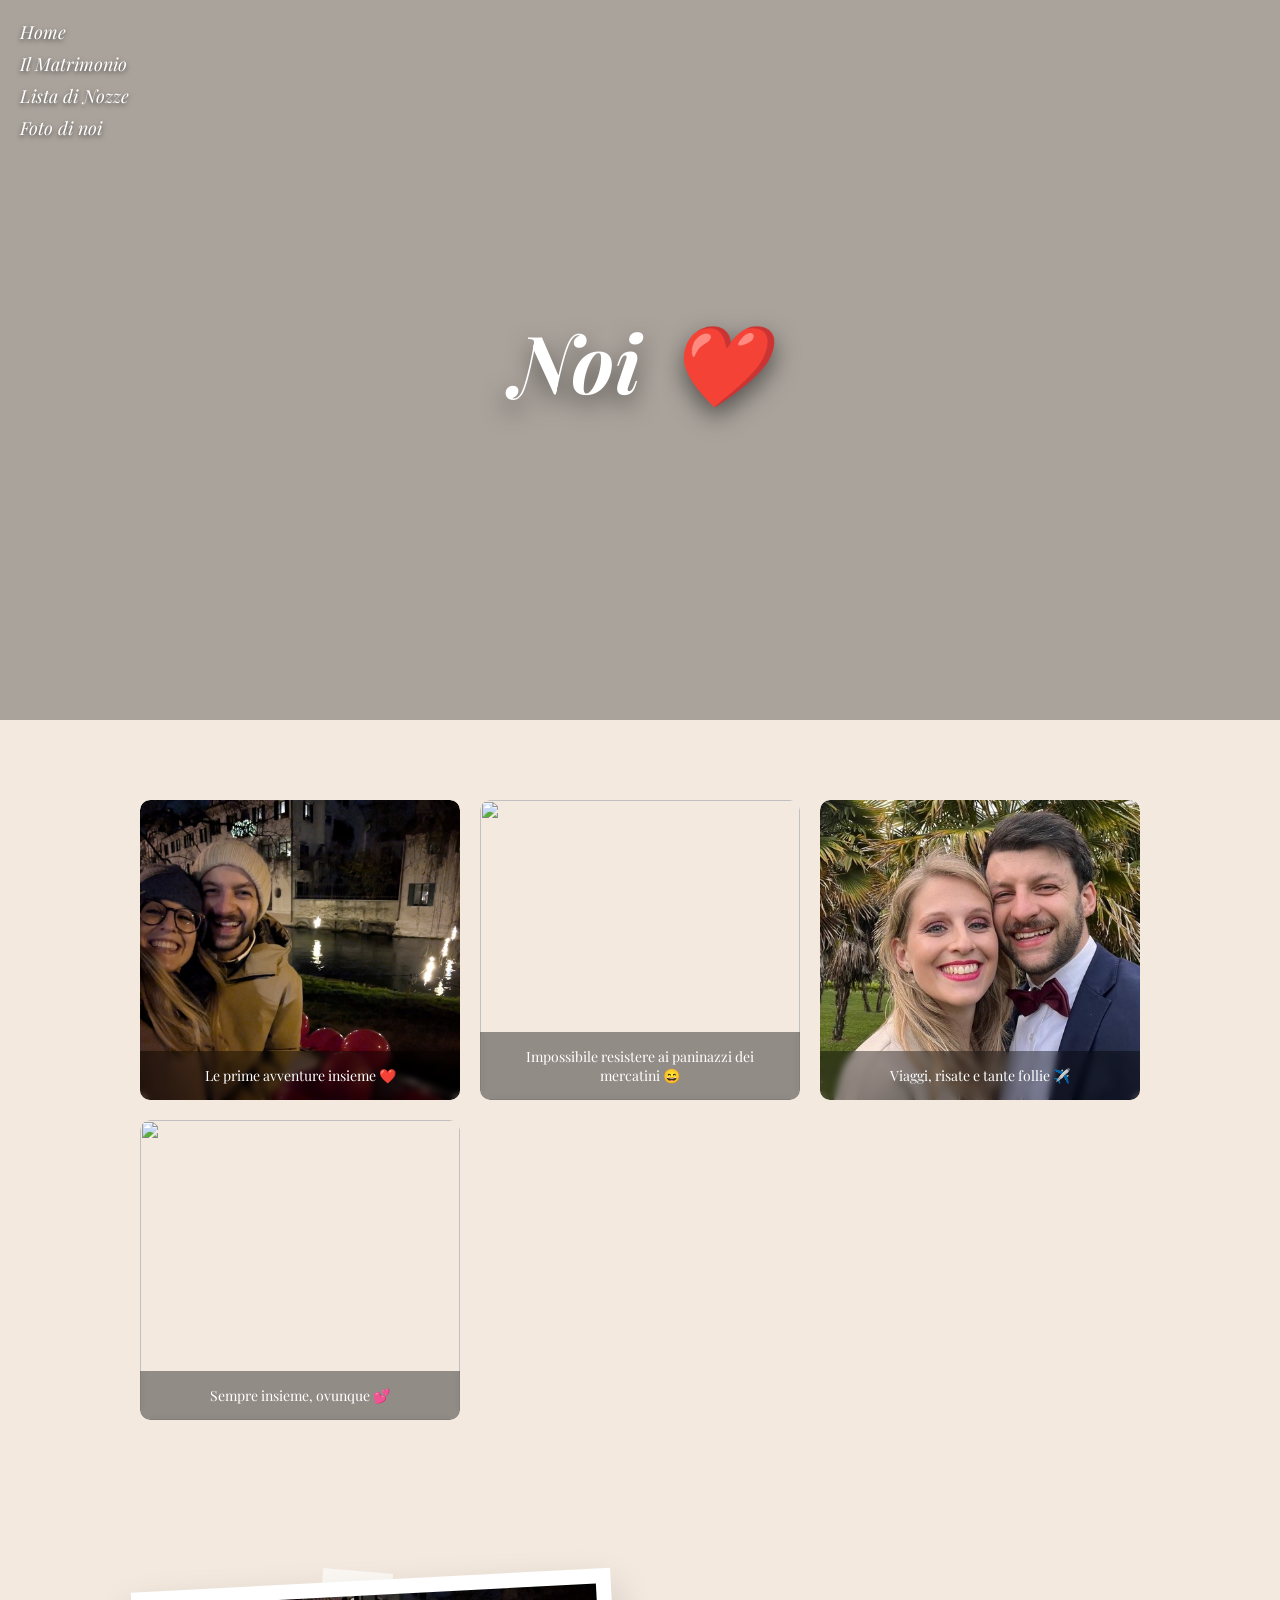
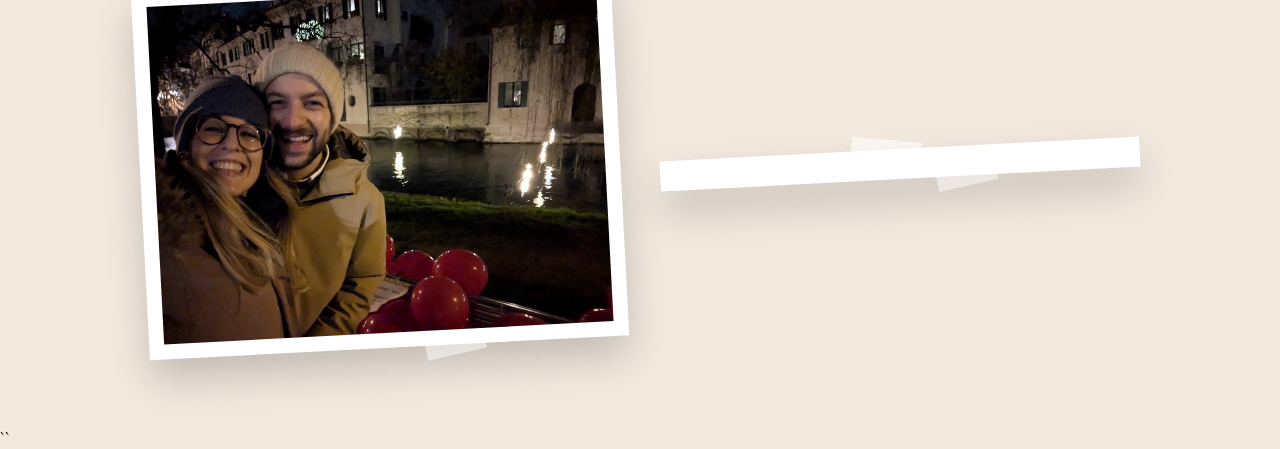
==== foto.html @ 4dd93241 "Add files via upload" ====
<!DOCTYPE html>
<html lang="it">
<head>
<meta charset="UTF-8">
<title>Foto di noi</title>
<meta name="viewport" content="width=device-width, initial-scale=1.0">
<link rel="stylesheet" href="style.css">
<link href="https://fonts.googleapis.com/css2?family=Playfair+Display:ital@0;1&display=swap" rel="stylesheet">
</head>

<body class="beige">

<!-- MENU -->
<nav class="menu">
  <a href="index.html">Home</a>
  <a href="matrimonio.html">Il Matrimonio</a>
  <a href="#">Lista di Nozze</a>
  <a href="foto.html">Foto di noi</a>
</nav>

<!-- VIDEO HERO -->
<section class="video-hero">
  <video autoplay muted loop playsinline>
    <source src="video.mp4" type="video/mp4">
  </video>

  <div class="video-overlay">
   <h1 class="title title-anim">
   Noi <span class="heart">❤️</span>
  </h1>
  </div>
</section>


<section class="section">

  <div class="gallery">

    <div class="photo-card">
      <img src="foto1.jpg" alt="">
      <div class="caption">Le prime avventure insieme ❤️</div>
    </div>

    <div class="photo-card">
      <img src="foto2.jpg" alt="">
      <div class="caption">
        Impossibile resistere ai paninazzi dei mercatini 😄
      </div>
    </div>

    <div class="photo-card">
      <img src="foto3.jpg" alt="">
      <div class="caption">Viaggi, risate e tante follie ✈️</div>
    </div>

    <div class="photo-card">
      <img src="foto4.jpg" alt="">
      <div class="caption">Sempre insieme, ovunque 💕</div>
    </div>

  </div>

</section>

<!-- FOTO -->
<section class="section">

  <div class="grid">

    <div class="photo polaroid">
      <img src="foto1.jpg" alt="">
    </div>

    <div class="photo polaroid">
      <img src="foto2.jpg" alt="">
    </div>

  </div>

</section>

</body>
</html>
``
---- style.css ----
/* FONT */
body {
  margin: 0;
  font-family: 'Playfair Display', serif;
}

/* MENU */
/* MENU */
.menu {
  position: absolute;
  top: 20px;
  left: 20px;
  z-index: 10;

  display: flex;
  flex-direction: column;   /* verticale ✅ */
  gap: 8px;
}

.menu a {
  color: white;              /* bianco ✅ */
  text-decoration: none;
  font-style: italic;
  font-family: 'Playfair Display', serif; /* font elegante ✅ */
  font-size: 18px;

  text-shadow: 0 2px 5px rgba(0,0,0,0.6);

  transition: opacity 0.3s;
}

.menu a:hover {
  opacity: 0.7;
}

/* ANIMAZIONE */
@keyframes menuFade {
  from {
    opacity: 1;
    transform: translateY(-10px);
  }
  to {
    opacity: 1;
    transform: translateY(0);
  }
}

/* RITARDI */
.menu a:nth-child(1) { animation-delay: 0.3s; }
.menu a:nth-child(2) { animation-delay: 0.6s; }
.menu a:nth-child(3) { animation-delay: 0.9s; }
.menu a:nth-child(4) { animation-delay: 1.2s; }
``
/* ANIMAZIONE */
@keyframes menuFade {
  0% {
    opacity: 1;
    transform: translateY(-10px);
  }
  100% {
    opacity: 1;
    transform: translateY(0);
  }
}

/* ANIMAZIONE MENU */
@keyframes menuFade {
  to {
    opacity: 1;
    transform: translateY(0);
  }
}

/* RITARDI MENU */
.menu a:nth-child(1) { animation-delay: 0.3s; }
.menu a:nth-child(2) { animation-delay: 0.6s; }
.menu a:nth-child(3) { animation-delay: 0.9s; }
.menu a:nth-child(4) { animation-delay: 1.2s; }

/* HERO */
.hero {
  height: 100vh;
  background: url("sfondo.jpg") center/cover no-repeat;
  display: flex;
  justify-content: center;
  align-items: center;
}

.hero-small {
  position: relative;
  height: 60vh;
  background: url("anello.jpg") center/cover no-repeat;
  display: flex;
  justify-content: center;
  align-items: center;
}

.hero-small::after {
  content: "";
  position: absolute;
  inset: 0;
  background: rgba(0,0,0,0.25);
}

/* TITOLI */
.title {
  position: relative;
  z-index: 1;
  color: white;
  font-size: 80px;
  font-style: italic;
  letter-spacing: 1px;
  text-shadow: 0 10px 25px rgba(0,0,0,0.5);
}

/* ANIMAZIONE TITOLI */
.title-anim {
  opacity: 1;
  transform: translateY(40px);
  animation: titleFade 1.5s ease forwards;
}

@keyframes titleFade {
  to {
    opacity: 1;
    transform: translateY(0);
  }
}

/* NOMI HOME */
.name {
  font-size: 80px;
  color: white;
  font-style: italic;
  margin: 0;
}

.and {
  font-size: 30px;
  color: white;
}

/* BACKGROUND */
.beige {
  background: #f3e9df;
}

/* SEZIONI */
.section {
  padding: 80px 20px;
}

.section.light {
  background: #ebe3da;
}

/* GRID */
.grid {
  display: flex;
  gap: 40px;
  align-items: center;
  max-width: 1000px;
  margin: auto;
}

.grid.reverse {
  flex-direction: row-reverse;
}

/* TESTO */
.text {
  flex: 1;
  text-align: center;
}

.text.left {
  text-align: left;
}

.text h2 {
  font-style: italic;
  font-size: 34px;
  color: #6b5b4d;
  margin-bottom: 20px;
}

.text p {
  max-width: 350px;
  margin: auto;
  line-height: 1.8;
  color: #6b5b4d;
}

/* FOTO */
.photo {
  flex: 1;
}

.polaroid {
  background: white;
  padding: 15px;
  transform: rotate(-3deg);
  box-shadow: 0 20px 40px rgba(0,0,0,0.2);
  position: relative;
}

.polaroid img {
  width: 100%;
  display: block;
}

/* SCOTCH */
.polaroid::before {
  content: "";
  width: 70px;
  height: 20px;
  background: rgba(255,255,255,0.6);
  position: absolute;
  top: -10px;
  left: 40%;
  transform: rotate(8deg);
}

.polaroid::after {
  content: "";
  width: 60px;
  height: 18px;
  background: rgba(255,255,255,0.5);
  position: absolute;
  bottom: -10px;
  right: 30%;
  transform: rotate(-10deg);
}

/* MAPPA */
.map {
  width: 100%;
  height: 250px;
  border: 0;
  border-radius: 8px;
  margin-top: 20px;
}

/* LINK HOME */
.center-home {
  text-align: center;
  margin-top: 50px;
}

.center-home a {
  font-style: italic;
  color: #6b5b4d;
  text-decoration: underline;
}

/* FORM RSVP */
form {
  max-width: 400px;
  margin: 30px auto;
}

form input,
form textarea {
  width: 100%;
  padding: 12px;
  margin: 10px 0;
  border: 1px solid #ddd;
  border-radius: 5px;
  font-family: inherit;
}

form button {
  background: #8b6f5c;
  color: white;
  border: none;
  padding: 12px 20px;
  border-radius: 5px;
  cursor: pointer;
  font-style: italic;
}

form button:hover {
  background: #6b5b4d;
}

/* ANIMAZIONI GENERICHE */
.fade-in {
  opacity: 1;
  transform: translateY(20px);
  animation: fadeUp 1s ease forwards;
}

@keyframes fadeUp {
  to {
    opacity: 1;
    transform: translateY(0);
  }
}

/* MOBILE */
@media (max-width: 768px) {
  .grid {
    flex-direction: column;
  }

  .name {
    font-size: 40px;
  }

  .title {
    font-size: 40px;
  }
}
/* ANIMAZIONE MENU (SAFE) */
.menu a {
  animation: menuAppear 0.8s ease both;
}

/* RITARDI */
.menu a:nth-child(1) { animation-delay: 0.2s; }
.menu a:nth-child(2) { animation-delay: 0.4s; }
.menu a:nth-child(3) { animation-delay: 0.6s; }
.menu a:nth-child(4) { animation-delay: 0.8s; }

/* KEYFRAMES */
@keyframes menuAppear {
  from {
    transform: translateY(-10px);
    opacity: 0.4;   /* ⚠️ NON 0 → così NON spariscono */
  }
  to {
    transform: translateY(0);
    opacity: 1;
  }
}
@media (max-width: 768px) {

  .grid {
    flex-direction: column !important;
    text-align: center;
  }

  .photo,
  .text {
    width: 100%;
  }

}
/* VIDEO HERO */
.video-hero {
  position: relative;
  height: 70vh;
  overflow: hidden;
}

.video-hero video {
  width: 100%;
  height: 100%;
  object-fit: cover;
}

/* OVERLAY (scritta sopra) */
.video-overlay {
  position: absolute;
  inset: 0;
  background: rgba(0,0,0,0.3);

  display: flex;
  align-items: center;
  justify-content: center;
}

/* MOBILE */
@media (max-width: 768px) {
  .video-hero {
    height: 50vh;
  }
}
/* VIDEO HERO */
.video-hero {
  position: relative;
  height: 80vh;          /* più grande */
  overflow: hidden;
}

/* VIDEO */
.video-hero video {
  width: 100%;
  height: 100%;
  object-fit: cover;     /* IMPORTANTISSIMO */
}

/* OVERLAY */
.video-overlay {
  position: absolute;
  inset: 0;
  background: rgba(0,0,0,0.3);

  display: flex;
  align-items: center;
  justify-content: center;
}

/* MOBILE */
@media (max-width: 768px) {
  .video-hero {
    height: 50vh;
  }
}
.heart {
  display: inline-block;
  margin-left: 5px;
  animation: pulse 1.5s infinite;
}

@keyframes pulse {
  0%   { transform: scale(1); }
  50%  { transform: scale(1.2); }
  100% { transform: scale(1); }
}
/* GALLERIA MODERNA */
.gallery {
  display: grid;
  grid-template-columns: repeat(3, 1fr);
  gap: 20px;
  max-width: 1000px;
  margin: auto;
}

/* IMMAGINI */
.gallery img {
  width: 100%;
  border-radius: 10px;
  object-fit: cover;
  height: 300px;

  transition: transform 0.3s, box-shadow 0.3s;
}

/* HOVER FIGO */
.gallery img:hover {
  transform: scale(1.03);
  box-shadow: 0 10px 25px rgba(0,0,0,0.2);
}
@media (max-width: 768px) {
  .gallery {
    grid-template-columns: 1fr 1fr;
  }

  .gallery img {
    height: 200px;
  }
}
/* GALLERIA */
.gallery {
  display: grid;
  grid-template-columns: repeat(3, 1fr);
  gap: 20px;
  max-width: 1000px;
  margin: auto;
}

/* CARD */
.photo-card {
  position: relative;
  overflow: hidden;
  border-radius: 10px;
}

/* IMMAGINE */
.photo-card img {
  width: 100%;
  height: 300px;
  object-fit: cover;
  display: block;
}

/* TESTO SOPRA FOTO */
.caption {
  position: absolute;
  bottom: 0;
  left: 0;
  right: 0;
  padding: 15px;

  background: rgba(0,0,0,0.4);
  color: white;
  font-size: 14px;
  text-align: center;

  backdrop-filter: blur(3px);
}

/* HOVER */
.photo-card:hover img {
  transform: scale(1.05);
  transition: 0.3s;
}
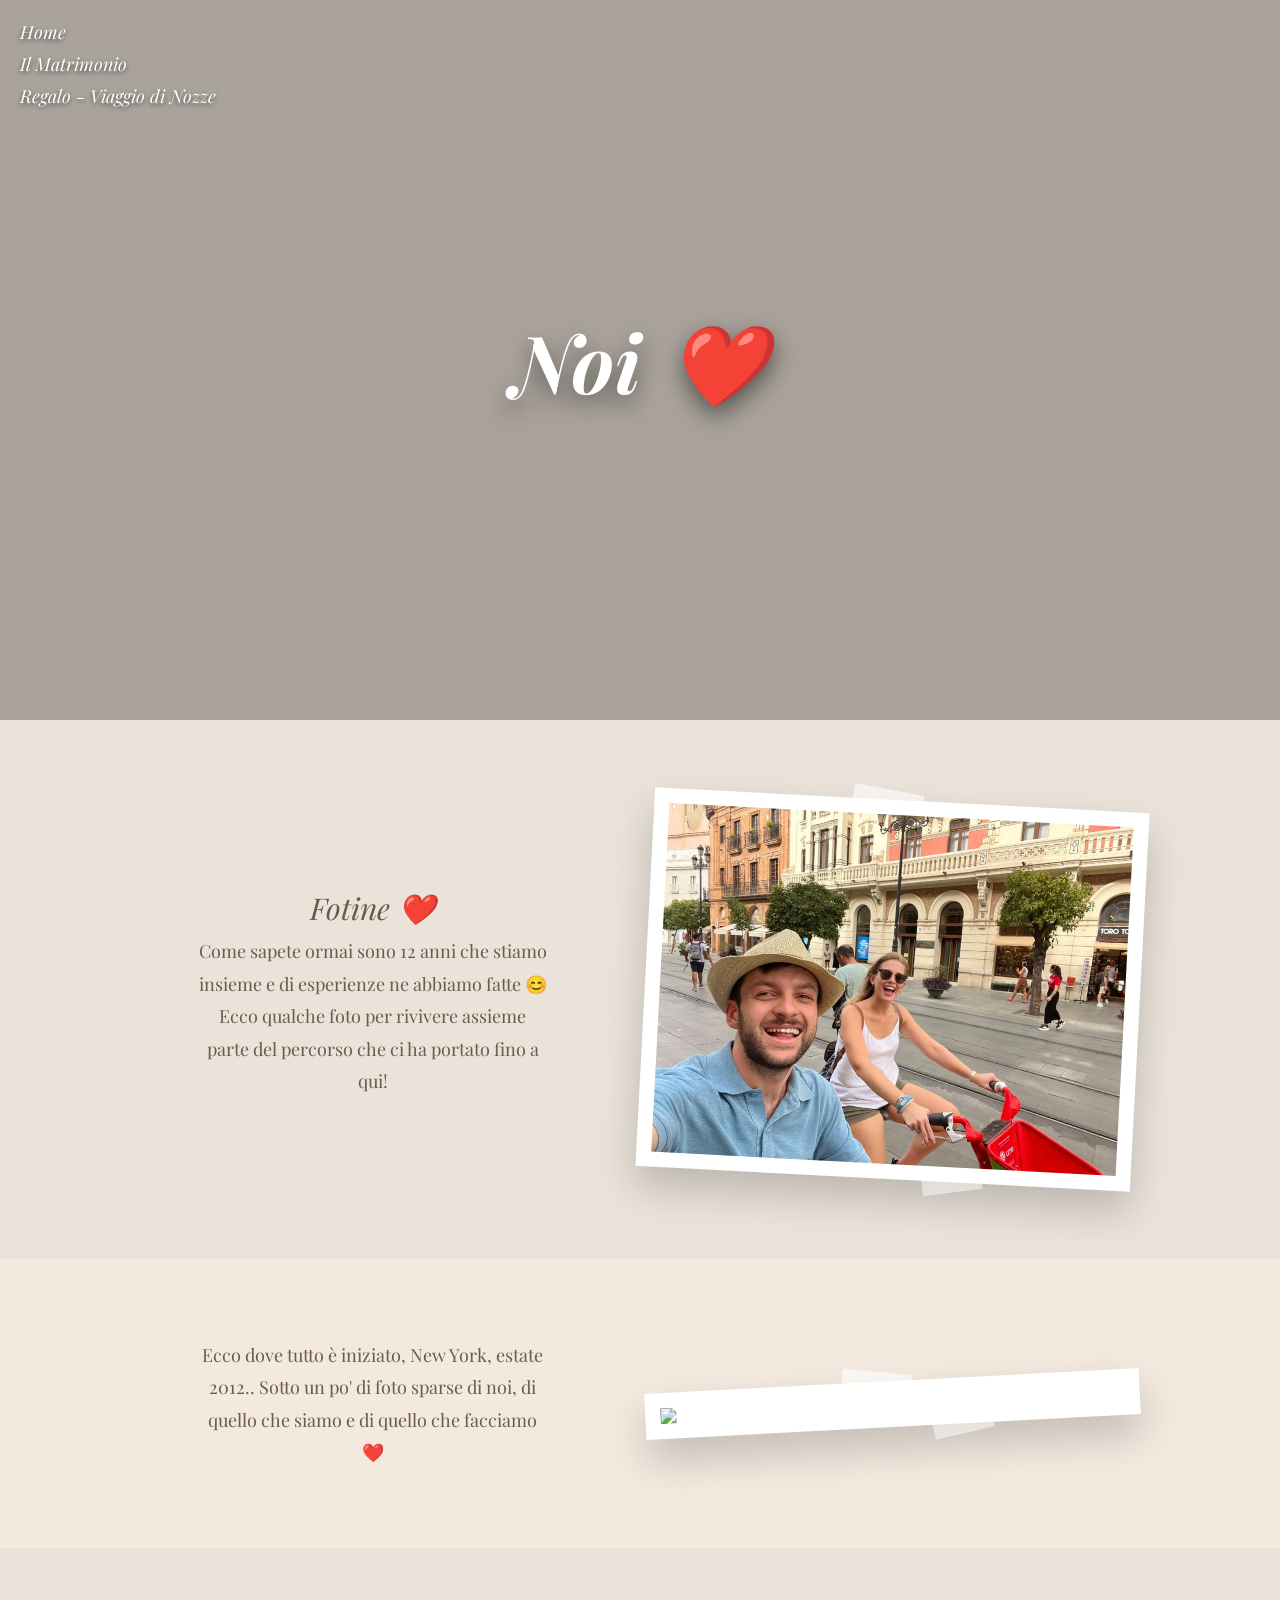
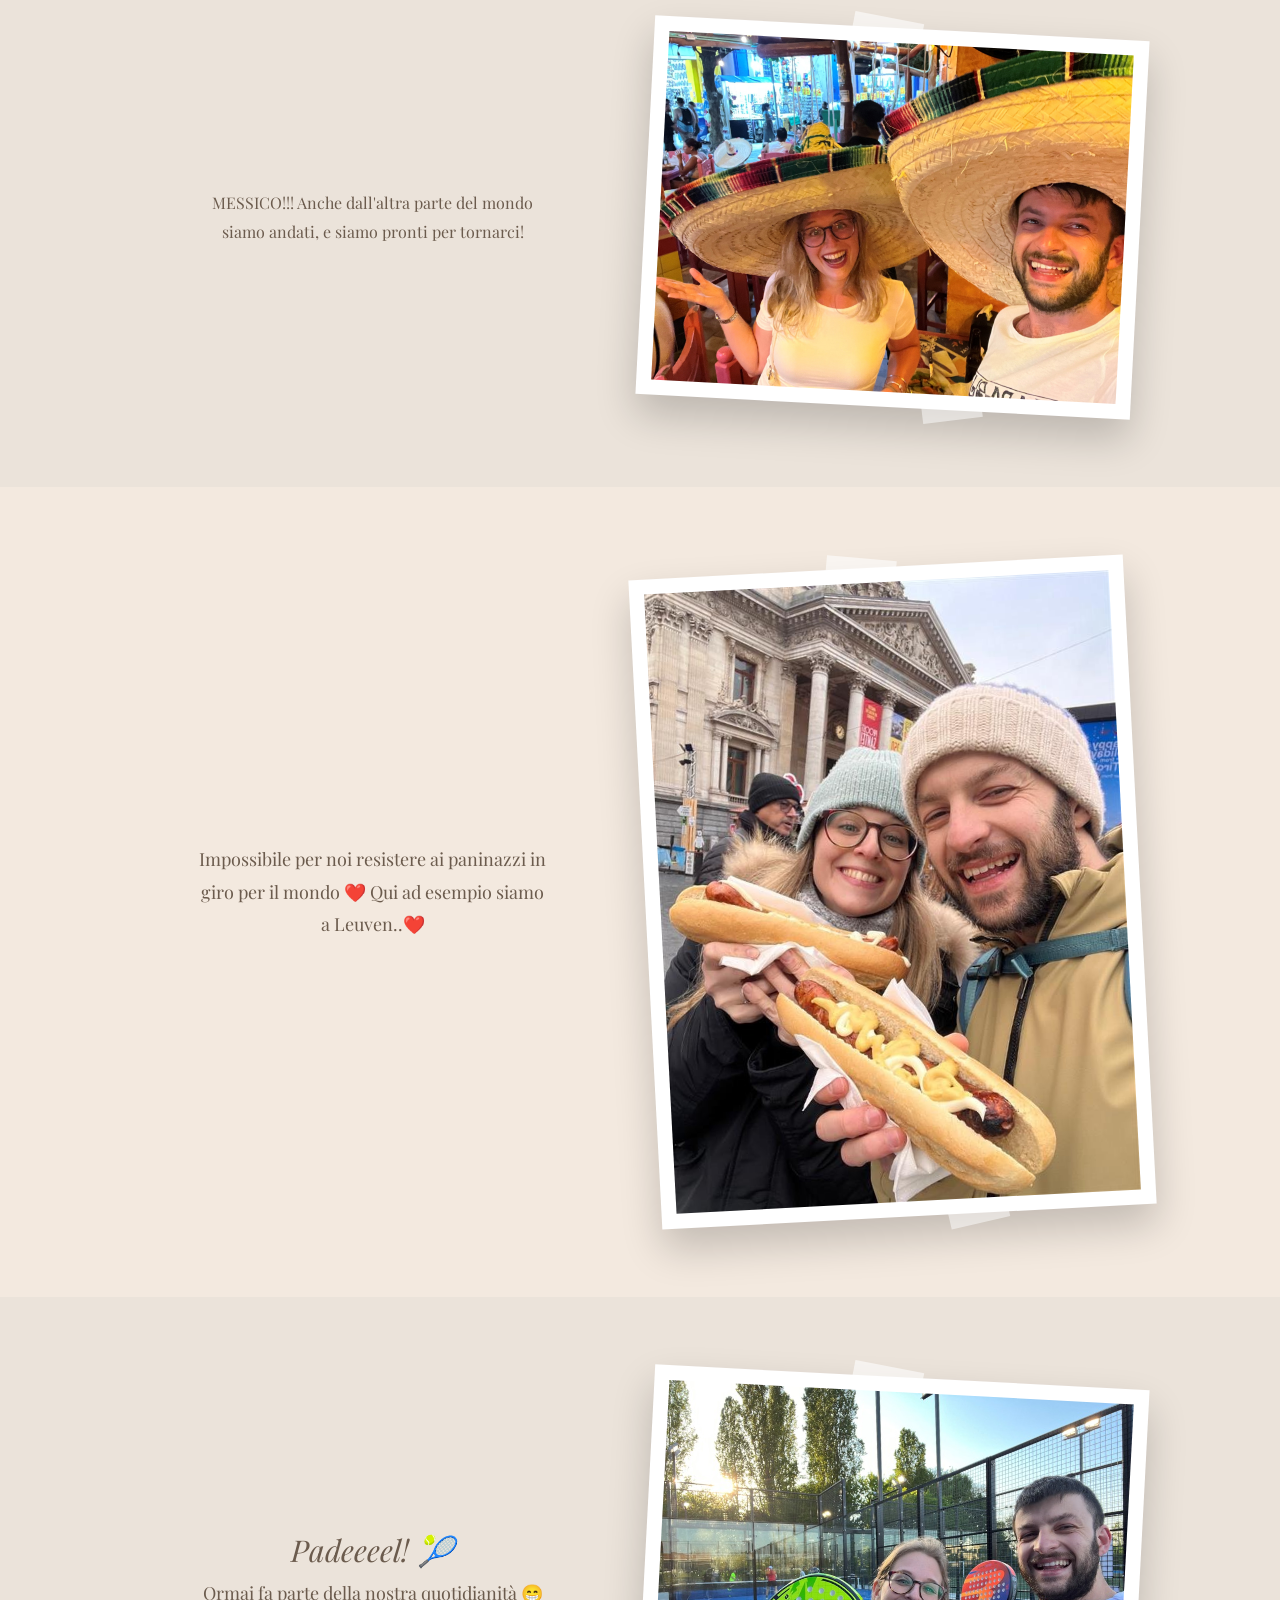
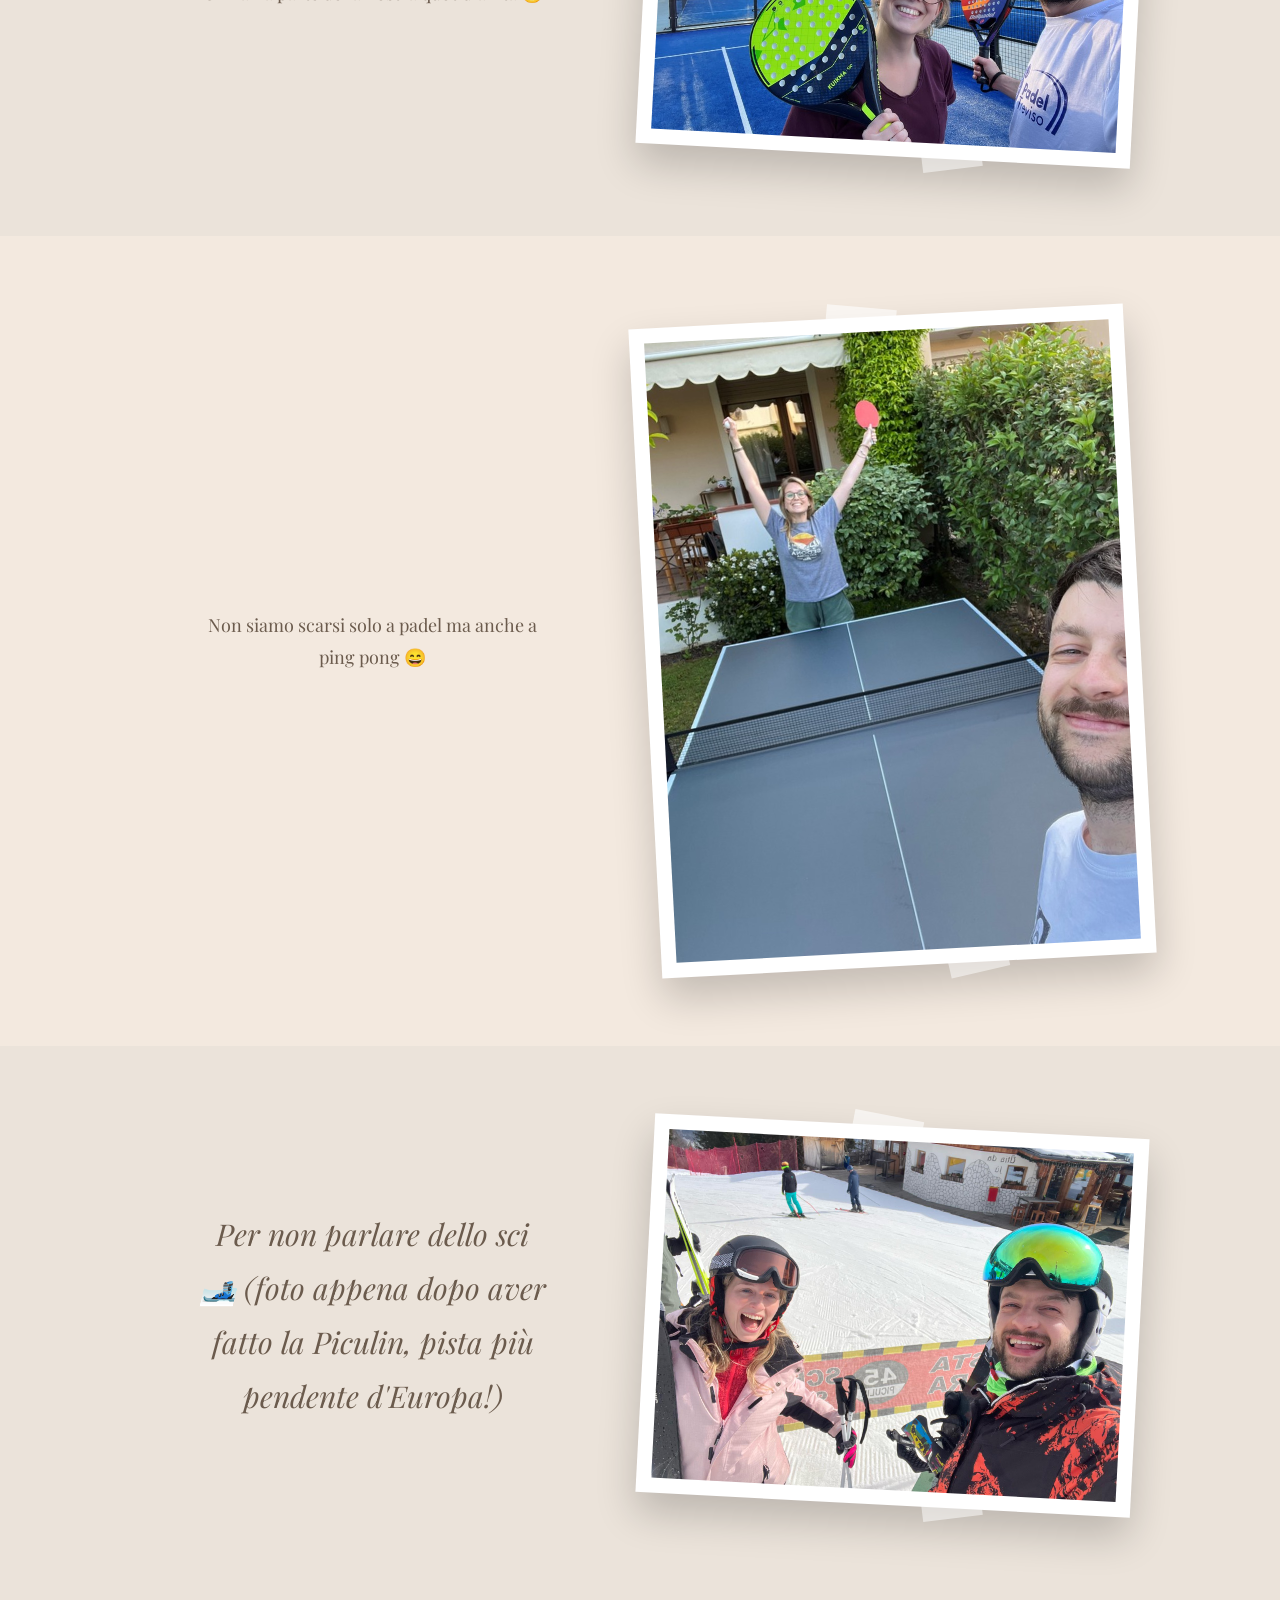
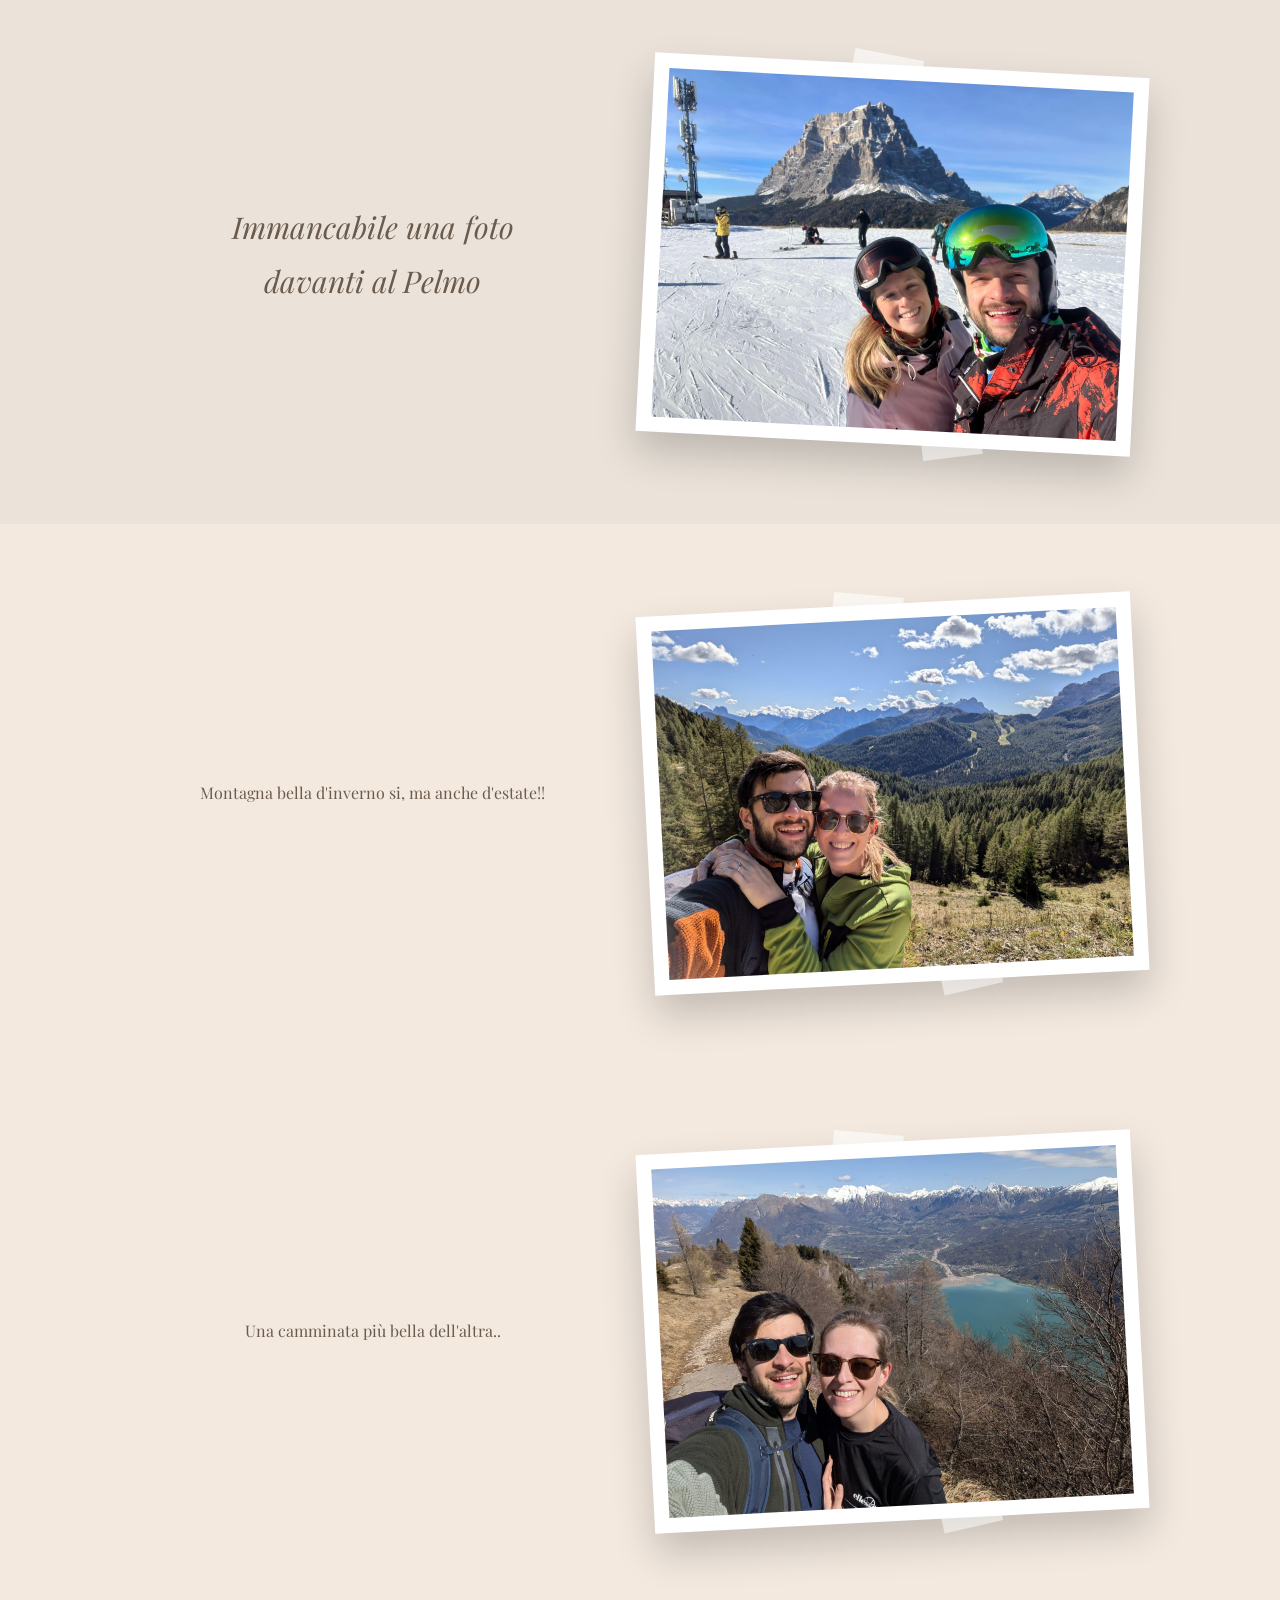
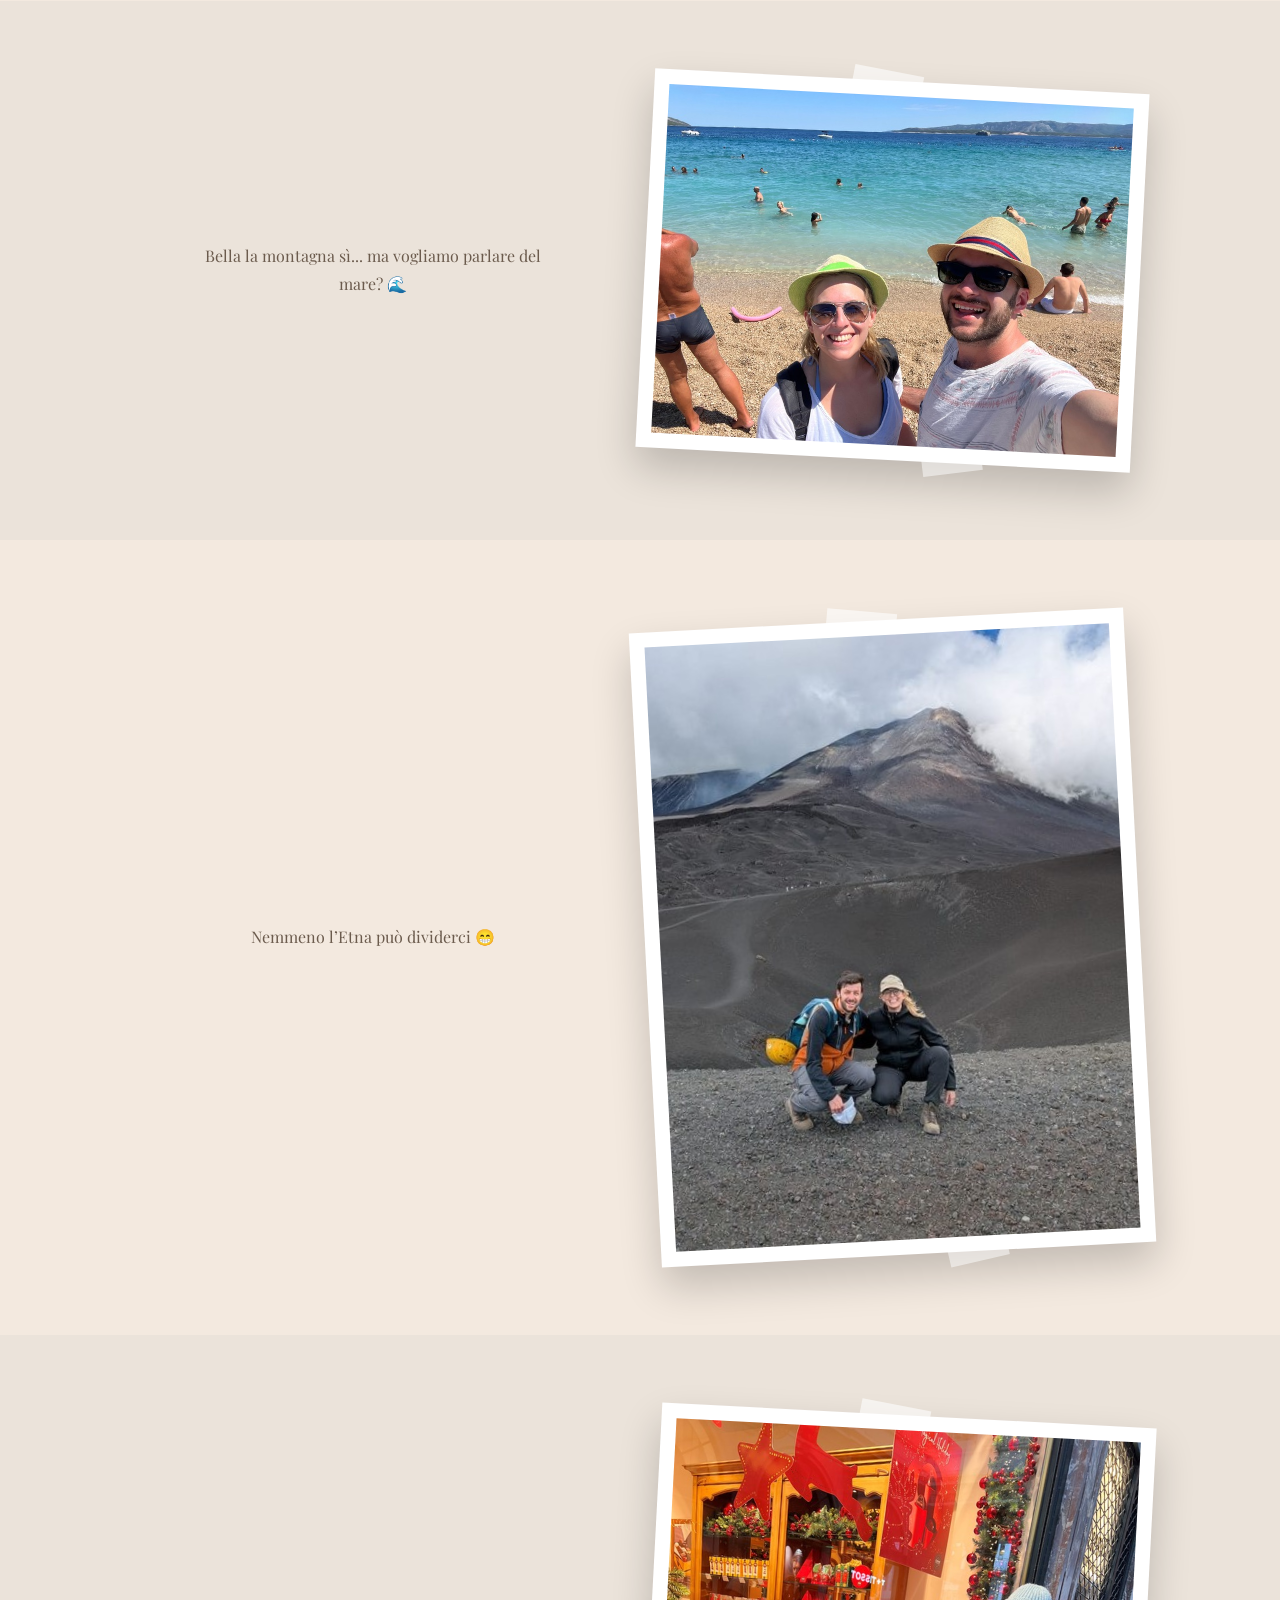
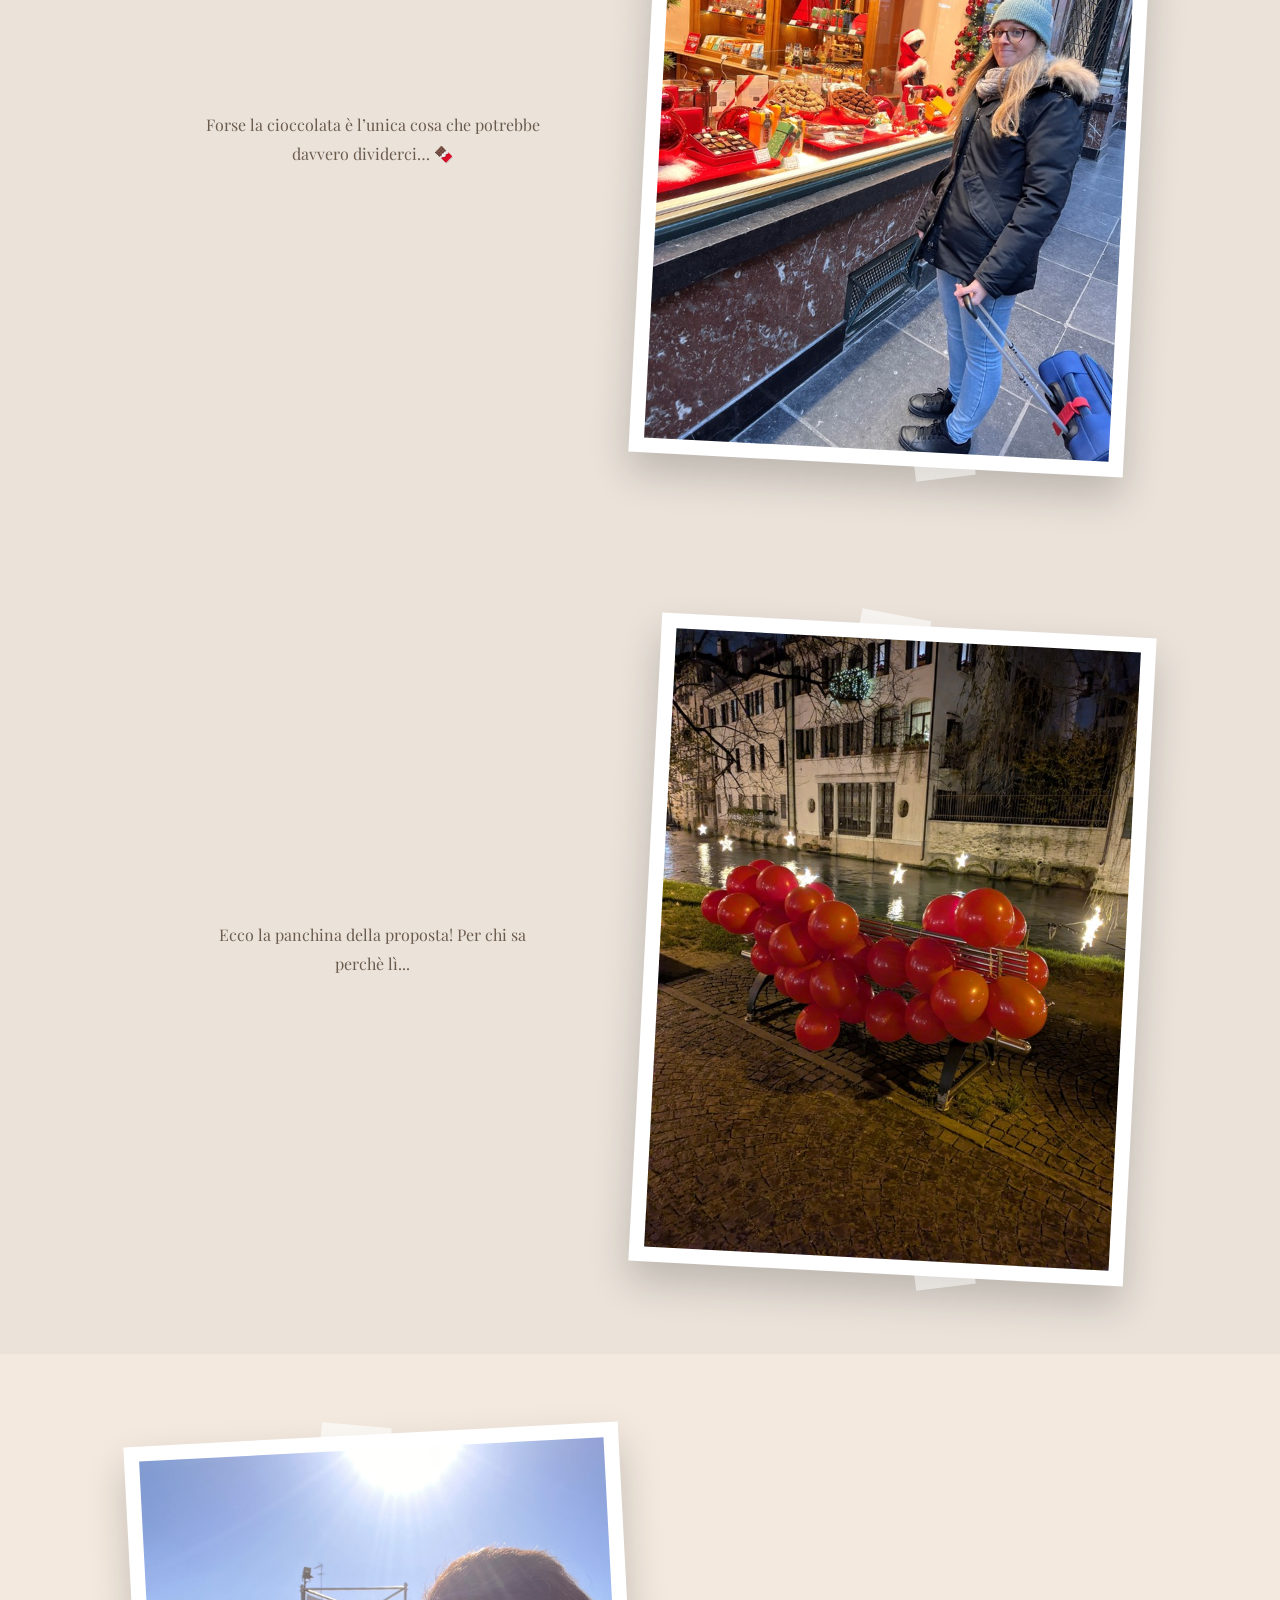
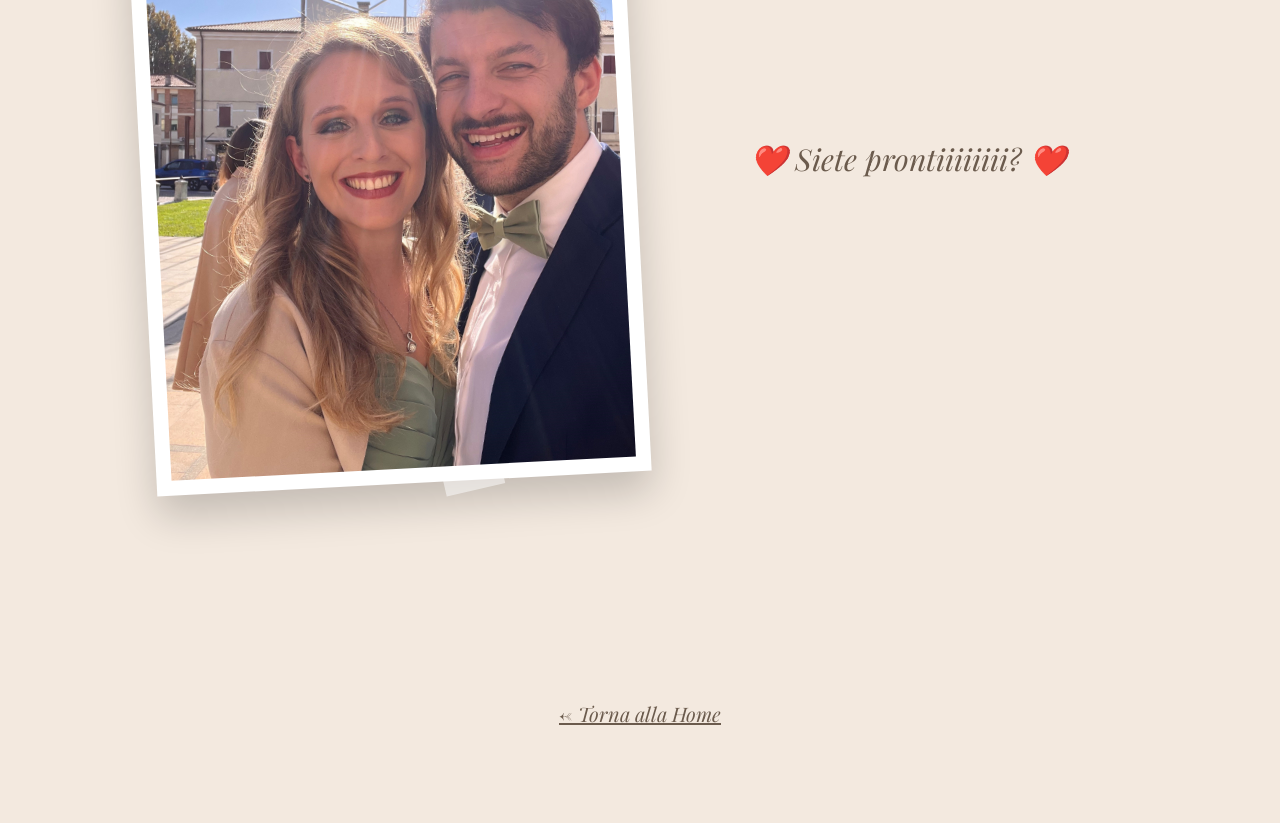
==== commit 7a213923: "Add files via upload" ====
--- a/foto.html
+++ b/foto.html
@@ -14,8 +14,7 @@
 <nav class="menu">
   <a href="index.html">Home</a>
   <a href="matrimonio.html">Il Matrimonio</a>
-  <a href="#">Lista di Nozze</a>
-  <a href="foto.html">Foto di noi</a>
+  <a href="viaggio.html">Regalo - Viaggio di Nozze</a>
 </nav>
 
 <!-- VIDEO HERO -->
@@ -25,60 +24,270 @@
   </video>
 
   <div class="video-overlay">
-   <h1 class="title title-anim">
-   Noi <span class="heart">❤️</span>
-  </h1>
-  </div>
-</section>
-
-
-<section class="section">
-
-  <div class="gallery">
-
-    <div class="photo-card">
-      <img src="foto1.jpg" alt="">
-      <div class="caption">Le prime avventure insieme ❤️</div>
-    </div>
-
-    <div class="photo-card">
-      <img src="foto2.jpg" alt="">
-      <div class="caption">
-        Impossibile resistere ai paninazzi dei mercatini 😄
-      </div>
-    </div>
-
-    <div class="photo-card">
-      <img src="foto3.jpg" alt="">
-      <div class="caption">Viaggi, risate e tante follie ✈️</div>
-    </div>
-
-    <div class="photo-card">
-      <img src="foto4.jpg" alt="">
-      <div class="caption">Sempre insieme, ovunque 💕</div>
-    </div>
-
-  </div>
-
-</section>
-
-<!-- FOTO -->
-<section class="section">
-
-  <div class="grid">
-
-    <div class="photo polaroid">
-      <img src="foto1.jpg" alt="">
-    </div>
-
-    <div class="photo polaroid">
-      <img src="foto2.jpg" alt="">
-    </div>
-
-  </div>
-
+    <h1 class="title title-anim">
+      Noi <span class="heart">❤️</span>
+    </h1>
+  </div>
+</section>
+
+<!-- INTRO -->
+<section class="section light">
+  <div class="grid">
+
+    <div class="text">
+      <p class="title-photo">Fotine ❤️</p>
+
+      <p class="desc-photo">
+        Come sapete ormai sono 12 anni che stiamo insieme  
+        e di esperienze ne abbiamo fatte 😊  
+        Ecco qualche foto per rivivere assieme parte del percorso  
+        che ci ha portato fino a qui!
+      </p>
+    </div>
+
+    <div class="photo polaroid right">
+      <img src="andalucia.jpg">
+    </div>
+
+  </div>
+</section>
+
+<!-- NY -->
+<section class="section">
+  <div class="grid reverse">
+
+    <div class="photo polaroid">
+      <img src="NY.jpg">
+    </div>
+
+    <div class="text">
+      <p class="desc-photo">
+        Ecco dove tutto è iniziato, New York, estate 2012.. Sotto un po' di foto sparse di noi, di quello che siamo e di quello che facciamo ❤️
+      </p>
+    </div>
+
+  </div>
+</section>
+
+<!-- MESSICO -->
+<section class="section light">
+  <div class="grid">
+
+    <div class="text">
+      <p>
+        MESSICO!!! Anche dall'altra parte del mondo siamo andati, e siamo pronti per tornarci!
+      </p>
+    </div>
+
+    <div class="photo polaroid right">
+      <img src="messico.jpg">
+    </div>
+
+  </div>
+</section>
+
+<!-- PANINI -->
+<section class="section">
+  <div class="grid reverse">
+
+    <div class="photo polaroid">
+      <img src="panino.jpg">
+    </div>
+
+    <div class="text">
+      <p class="desc-photo">
+        Impossibile per noi resistere ai paninazzi in giro per il mondo ❤️ Qui ad esempio siamo a Leuven..❤️
+      </p>
+    </div>
+
+  </div>
+</section>
+
+<!-- PADEL -->
+<section class="section light">
+  <div class="grid">
+
+    <div class="text">
+      <p class="title-photo">Padeeeel! 🎾</p>
+      <p class="desc-photo">
+        Ormai fa parte della nostra quotidianità 😁
+      </p>
+    </div>
+
+    <div class="photo polaroid right">
+      <img src="padel.jpg">
+    </div>
+
+  </div>
+</section>
+<!-- PING PONG -->
+<section class="section">
+  <div class="grid reverse">
+
+    <div class="photo polaroid">
+      <img src="pingpong.jpg">
+    </div>
+
+    <div class="text">
+      <p class="desc-photo">
+        Non siamo scarsi solo a padel ma anche a ping pong 😄
+      </p>
+    </div>
+
+  </div>
+</section>
+<!-- SCI -->
+<section class="section light">
+  <div class="grid">
+
+    <div class="text">
+      <p class="title-photo">Per non parlare dello sci 🎿 (foto appena dopo aver fatto la Piculin, pista più pendente d'Europa!)</p>
+    </div>
+
+    <div class="photo polaroid right">
+      <img src="sci.jpg">
+    </div>
+
+  </div>
+</section>
+
+<!-- SCI2 -->
+<section class="section light">
+  <div class="grid">
+
+    <div class="text">
+      <p class="title-photo">Immancabile una foto davanti al Pelmo</p>
+    </div>
+
+    <div class="photo polaroid right">
+      <img src="pelmo.jpg">
+    </div>
+
+  </div>
+</section>
+
+<!-- MONTAGNA -->
+<section class="section">
+  <div class="grid reverse">
+
+    <div class="photo polaroid">
+      <img src="montagna.jpg">
+    </div>
+
+    <div class="text">
+      <p>
+        Montagna bella d'inverno si, ma anche d'estate!!
+      </p>
+    </div>
+
+  </div>
+</section>
+<!-- MONTAGNA2 -->
+<section class="section">
+  <div class="grid reverse">
+
+    <div class="photo polaroid">
+      <img src="montagnaLago.jpg">
+    </div>
+
+    <div class="text">
+      <p>
+        Una camminata più bella dell'altra..
+      </p>
+    </div>
+
+  </div>
+</section>
+
+<!-- MARE -->
+<section class="section light">
+  <div class="grid">
+
+    <div class="text">
+      <p>
+        Bella la montagna sì... ma vogliamo parlare del mare? 🌊
+      </p>
+    </div>
+
+    <div class="photo polaroid right">
+      <img src="mare.jpg">
+    </div>
+
+  </div>
+</section>
+
+<!-- ETNA -->
+<section class="section">
+  <div class="grid reverse">
+
+    <div class="photo polaroid">
+      <img src="etna.jpg">
+    </div>
+
+    <div class="text">
+      <p>
+        Nemmeno l’Etna può dividerci 😁
+      </p>
+    </div>
+
+  </div>
+</section>
+
+<!-- CIOCCO -->
+<section class="section light">
+  <div class="grid">
+
+    <div class="text">
+      <p>
+        Forse la cioccolata è l’unica cosa che potrebbe davvero dividerci… 🍫
+      </p>
+    </div>
+
+    <div class="photo polaroid right">
+      <img src="ciocco.jpg">
+    </div>
+
+  </div>
+</section>
+
+<!-- Panchina -->
+<section class="section light">
+  <div class="grid">
+
+    <div class="text">
+      <p>
+        Ecco la panchina della proposta! Per chi sa perchè lì...
+      </p>
+    </div>
+
+    <div class="photo polaroid right">
+      <img src="panchina.jpg">
+    </div>
+
+  </div>
+</section>
+
+
+<!-- FINALE -->
+<section class="section">
+  <div class="grid">
+
+    <div class="photo polaroid">
+      <img src="noiVale.jpg">
+    </div>
+
+    <div class="text">
+      <p class="title-photo">❤️ Siete prontiiiiiiii? ❤️</p>
+    </div>
+
+  </div>
 </section>
 
 </body>
 </html>
-``+<!-- LINK HOME FINALE -->
+<section class="section center-home">
+  <p>
+    <a href="index.html">← Torna alla Home</a>
+  </p>
+</section>
--- a/style.css
+++ b/style.css
@@ -5,77 +5,45 @@
 }
 
 /* MENU */
-/* MENU */
 .menu {
   position: absolute;
   top: 20px;
   left: 20px;
   z-index: 10;
-
-  display: flex;
-  flex-direction: column;   /* verticale ✅ */
+  display: flex;
+  flex-direction: column;
   gap: 8px;
 }
 
 .menu a {
-  color: white;              /* bianco ✅ */
+  color: white;
   text-decoration: none;
   font-style: italic;
-  font-family: 'Playfair Display', serif; /* font elegante ✅ */
   font-size: 18px;
-
   text-shadow: 0 2px 5px rgba(0,0,0,0.6);
-
   transition: opacity 0.3s;
+  animation: menuAppear 0.8s ease both;
 }
 
 .menu a:hover {
   opacity: 0.7;
 }
 
-/* ANIMAZIONE */
-@keyframes menuFade {
+.menu a:nth-child(1) { animation-delay: 0.2s; }
+.menu a:nth-child(2) { animation-delay: 0.4s; }
+.menu a:nth-child(3) { animation-delay: 0.6s; }
+.menu a:nth-child(4) { animation-delay: 0.8s; }
+
+@keyframes menuAppear {
   from {
+    transform: translateY(-10px);
+    opacity: 0.4;
+  }
+  to {
+    transform: translateY(0);
     opacity: 1;
-    transform: translateY(-10px);
-  }
-  to {
-    opacity: 1;
-    transform: translateY(0);
-  }
-}
-
-/* RITARDI */
-.menu a:nth-child(1) { animation-delay: 0.3s; }
-.menu a:nth-child(2) { animation-delay: 0.6s; }
-.menu a:nth-child(3) { animation-delay: 0.9s; }
-.menu a:nth-child(4) { animation-delay: 1.2s; }
-``
-/* ANIMAZIONE */
-@keyframes menuFade {
-  0% {
-    opacity: 1;
-    transform: translateY(-10px);
-  }
-  100% {
-    opacity: 1;
-    transform: translateY(0);
-  }
-}
-
-/* ANIMAZIONE MENU */
-@keyframes menuFade {
-  to {
-    opacity: 1;
-    transform: translateY(0);
-  }
-}
-
-/* RITARDI MENU */
-.menu a:nth-child(1) { animation-delay: 0.3s; }
-.menu a:nth-child(2) { animation-delay: 0.6s; }
-.menu a:nth-child(3) { animation-delay: 0.9s; }
-.menu a:nth-child(4) { animation-delay: 1.2s; }
+  }
+}
 
 /* HERO */
 .hero {
@@ -84,6 +52,7 @@
   display: flex;
   justify-content: center;
   align-items: center;
+  text-align: center;
 }
 
 .hero-small {
@@ -113,26 +82,26 @@
   text-shadow: 0 10px 25px rgba(0,0,0,0.5);
 }
 
-/* ANIMAZIONE TITOLI */
 .title-anim {
-  opacity: 1;
-  transform: translateY(40px);
   animation: titleFade 1.5s ease forwards;
 }
 
 @keyframes titleFade {
+  from {
+    transform: translateY(40px);
+    opacity: 0.5;
+  }
   to {
+    transform: translateY(0);
     opacity: 1;
-    transform: translateY(0);
-  }
-}
-
-/* NOMI HOME */
+  }
+}
+
+/* HOME TEXT */
 .name {
-  font-size: 80px;
-  color: white;
-  font-style: italic;
-  margin: 0;
+  font-size: 120px;
+  color: white;
+  font-style: italic;
 }
 
 .and {
@@ -181,7 +150,6 @@
   font-style: italic;
   font-size: 34px;
   color: #6b5b4d;
-  margin-bottom: 20px;
 }
 
 .text p {
@@ -204,6 +172,10 @@
   position: relative;
 }
 
+.polaroid.right {
+  transform: rotate(3deg);
+}
+
 .polaroid img {
   width: 100%;
   display: block;
@@ -236,24 +208,11 @@
 .map {
   width: 100%;
   height: 250px;
-  border: 0;
   border-radius: 8px;
   margin-top: 20px;
 }
 
-/* LINK HOME */
-.center-home {
-  text-align: center;
-  margin-top: 50px;
-}
-
-.center-home a {
-  font-style: italic;
-  color: #6b5b4d;
-  text-decoration: underline;
-}
-
-/* FORM RSVP */
+/* FORM */
 form {
   max-width: 400px;
   margin: 30px auto;
@@ -266,90 +225,20 @@
   margin: 10px 0;
   border: 1px solid #ddd;
   border-radius: 5px;
-  font-family: inherit;
 }
 
 form button {
   background: #8b6f5c;
   color: white;
+  padding: 12px 20px;
   border: none;
-  padding: 12px 20px;
   border-radius: 5px;
-  cursor: pointer;
-  font-style: italic;
-}
-
-form button:hover {
-  background: #6b5b4d;
-}
-
-/* ANIMAZIONI GENERICHE */
-.fade-in {
-  opacity: 1;
-  transform: translateY(20px);
-  animation: fadeUp 1s ease forwards;
-}
-
-@keyframes fadeUp {
-  to {
-    opacity: 1;
-    transform: translateY(0);
-  }
-}
-
-/* MOBILE */
-@media (max-width: 768px) {
-  .grid {
-    flex-direction: column;
-  }
-
-  .name {
-    font-size: 40px;
-  }
-
-  .title {
-    font-size: 40px;
-  }
-}
-/* ANIMAZIONE MENU (SAFE) */
-.menu a {
-  animation: menuAppear 0.8s ease both;
-}
-
-/* RITARDI */
-.menu a:nth-child(1) { animation-delay: 0.2s; }
-.menu a:nth-child(2) { animation-delay: 0.4s; }
-.menu a:nth-child(3) { animation-delay: 0.6s; }
-.menu a:nth-child(4) { animation-delay: 0.8s; }
-
-/* KEYFRAMES */
-@keyframes menuAppear {
-  from {
-    transform: translateY(-10px);
-    opacity: 0.4;   /* ⚠️ NON 0 → così NON spariscono */
-  }
-  to {
-    transform: translateY(0);
-    opacity: 1;
-  }
-}
-@media (max-width: 768px) {
-
-  .grid {
-    flex-direction: column !important;
-    text-align: center;
-  }
-
-  .photo,
-  .text {
-    width: 100%;
-  }
-
-}
+}
+
 /* VIDEO HERO */
 .video-hero {
   position: relative;
-  height: 70vh;
+  height: 80vh;
   overflow: hidden;
 }
 
@@ -359,54 +248,16 @@
   object-fit: cover;
 }
 
-/* OVERLAY (scritta sopra) */
 .video-overlay {
   position: absolute;
   inset: 0;
   background: rgba(0,0,0,0.3);
-
   display: flex;
   align-items: center;
   justify-content: center;
 }
 
-/* MOBILE */
-@media (max-width: 768px) {
-  .video-hero {
-    height: 50vh;
-  }
-}
-/* VIDEO HERO */
-.video-hero {
-  position: relative;
-  height: 80vh;          /* più grande */
-  overflow: hidden;
-}
-
-/* VIDEO */
-.video-hero video {
-  width: 100%;
-  height: 100%;
-  object-fit: cover;     /* IMPORTANTISSIMO */
-}
-
-/* OVERLAY */
-.video-overlay {
-  position: absolute;
-  inset: 0;
-  background: rgba(0,0,0,0.3);
-
-  display: flex;
-  align-items: center;
-  justify-content: center;
-}
-
-/* MOBILE */
-@media (max-width: 768px) {
-  .video-hero {
-    height: 50vh;
-  }
-}
+/* HEART */
 .heart {
   display: inline-block;
   margin-left: 5px;
@@ -414,85 +265,120 @@
 }
 
 @keyframes pulse {
-  0%   { transform: scale(1); }
-  50%  { transform: scale(1.2); }
+  0% { transform: scale(1); }
+  50% { transform: scale(1.2); }
   100% { transform: scale(1); }
 }
-/* GALLERIA MODERNA */
-.gallery {
-  display: grid;
-  grid-template-columns: repeat(3, 1fr);
-  gap: 20px;
-  max-width: 1000px;
+
+/* MOBILE */
+@media (max-width: 768px) {
+
+  .grid {
+    flex-direction: column;
+    text-align: center;
+  }
+
+  .photo,
+  .text {
+    width: 100%;
+  }
+
+  .title {
+    font-size: 40px;
+  }
+
+  .name {
+    font-size: 40px;
+  }
+
+  .video-hero {
+    height: 50vh;
+  }
+
+  .polaroid {
+    transform: rotate(0deg);
+  }
+}
+/* TITOLI FOTO */
+.title-photo {
+  font-size: 32px;
+  font-style: italic;
+  color: #6b5b4d;
+  margin-bottom: 15px;
+}
+
+/* TESTO FOTO */
+.desc-photo {
+  font-size: 18px;
+  line-height: 1.8;
+  color: #6b5b4d;
+  max-width: 400px;
   margin: auto;
 }
-
-/* IMMAGINI */
-.gallery img {
-  width: 100%;
-  border-radius: 10px;
-  object-fit: cover;
-  height: 300px;
-
-  transition: transform 0.3s, box-shadow 0.3s;
-}
-
-/* HOVER FIGO */
-.gallery img:hover {
-  transform: scale(1.03);
-  box-shadow: 0 10px 25px rgba(0,0,0,0.2);
-}
-@media (max-width: 768px) {
-  .gallery {
-    grid-template-columns: 1fr 1fr;
-  }
-
-  .gallery img {
-    height: 200px;
-  }
-}
-/* GALLERIA */
-.gallery {
-  display: grid;
-  grid-template-columns: repeat(3, 1fr);
-  gap: 20px;
-  max-width: 1000px;
+/* BLOCCA layout corretto */
+.grid {
+  display: flex;
+  justify-content: space-between;
+}
+
+/* INVERSIONE SICURA */
+.grid.reverse {
+  flex-direction: row-reverse !important;
+}
+.title-photo {
+  font-size: 30px;
+  font-style: italic;
+  color: #6b5b4d;
+  text-align: center;
+  margin-bottom: 15px;
+}
+
+.desc-photo {
+  font-size: 18px;
+  line-height: 1.8;
+  color: #6b5b4d;
+  text-align: center;
+  max-width: 400px;
   margin: auto;
 }
-
-/* CARD */
-.photo-card {
-  position: relative;
-  overflow: hidden;
-  border-radius: 10px;
-}
-
-/* IMMAGINE */
-.photo-card img {
-  width: 100%;
-  height: 300px;
-  object-fit: cover;
-  display: block;
-}
-
-/* TESTO SOPRA FOTO */
-.caption {
-  position: absolute;
-  bottom: 0;
-  left: 0;
-  right: 0;
-  padding: 15px;
-
-  background: rgba(0,0,0,0.4);
-  color: white;
-  font-size: 14px;
-  text-align: center;
-
-  backdrop-filter: blur(3px);
-}
-
-/* HOVER */
-.photo-card:hover img {
-  transform: scale(1.05);
-  transition: 0.3s;
+.center-home {
+  text-align: center;
+  margin-top: 40px;
+}
+
+.center-home a {
+  font-size: 20px;
+  font-style: italic;
+  color: #6b5b4d;
+  text-decoration: underline;
+  transition: opacity 0.3s;
+}
+
+.center-home a:hover {
+  opacity: 0.7;
+}
+/* HERO VIAGGIO */
+.viaggio-hero {
+  height: 100vh;
+  background: url("viaggio.jpg") center/cover no-repeat;
+  display: flex;
+  justify-content: center;
+  align-items: center;
+}
+
+.viaggio-hero .title {
+  color: #f2e7dc;
+  text-align: center;
+  line-height: 1.2;
+}
+
+/* QR */
+.qr {
+  margin: 40px 0;
+  text-align: center;
+}
+
+.qr img {
+  width: 140px;
+  height: auto;
 }
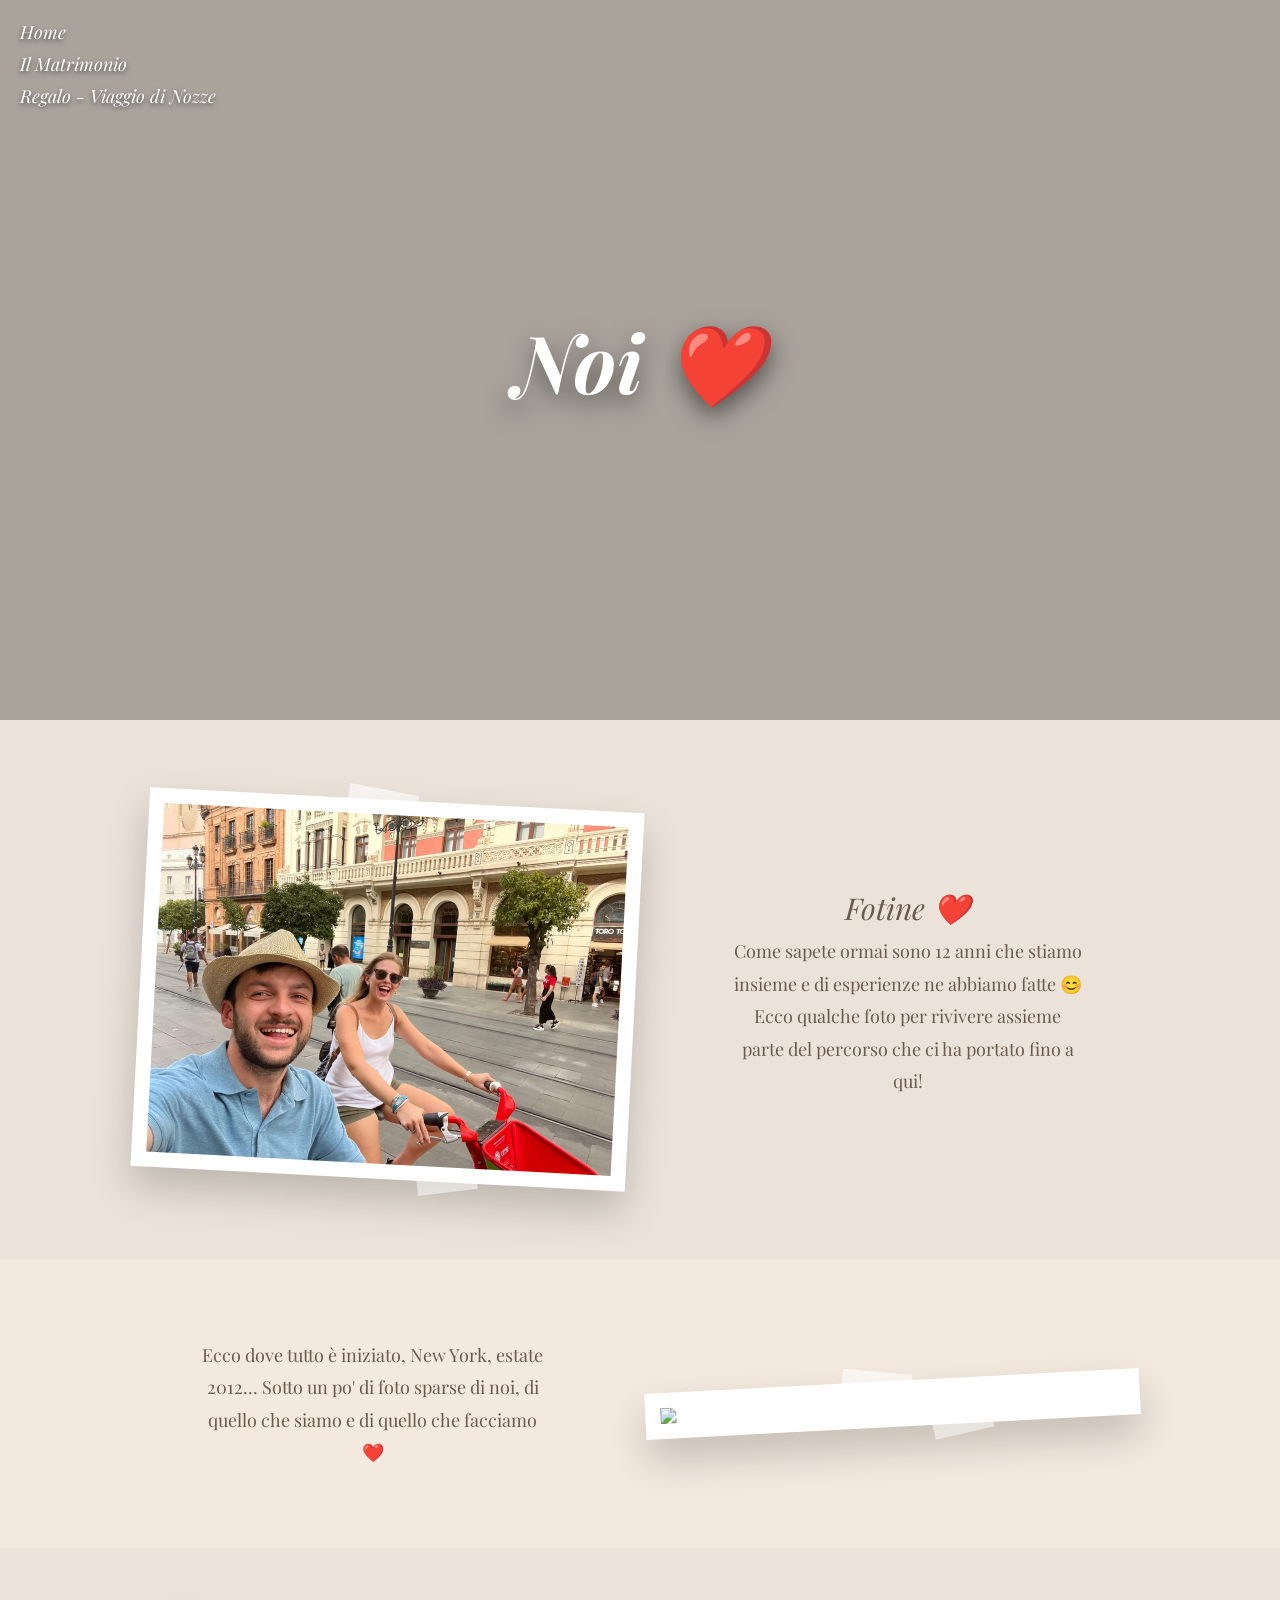
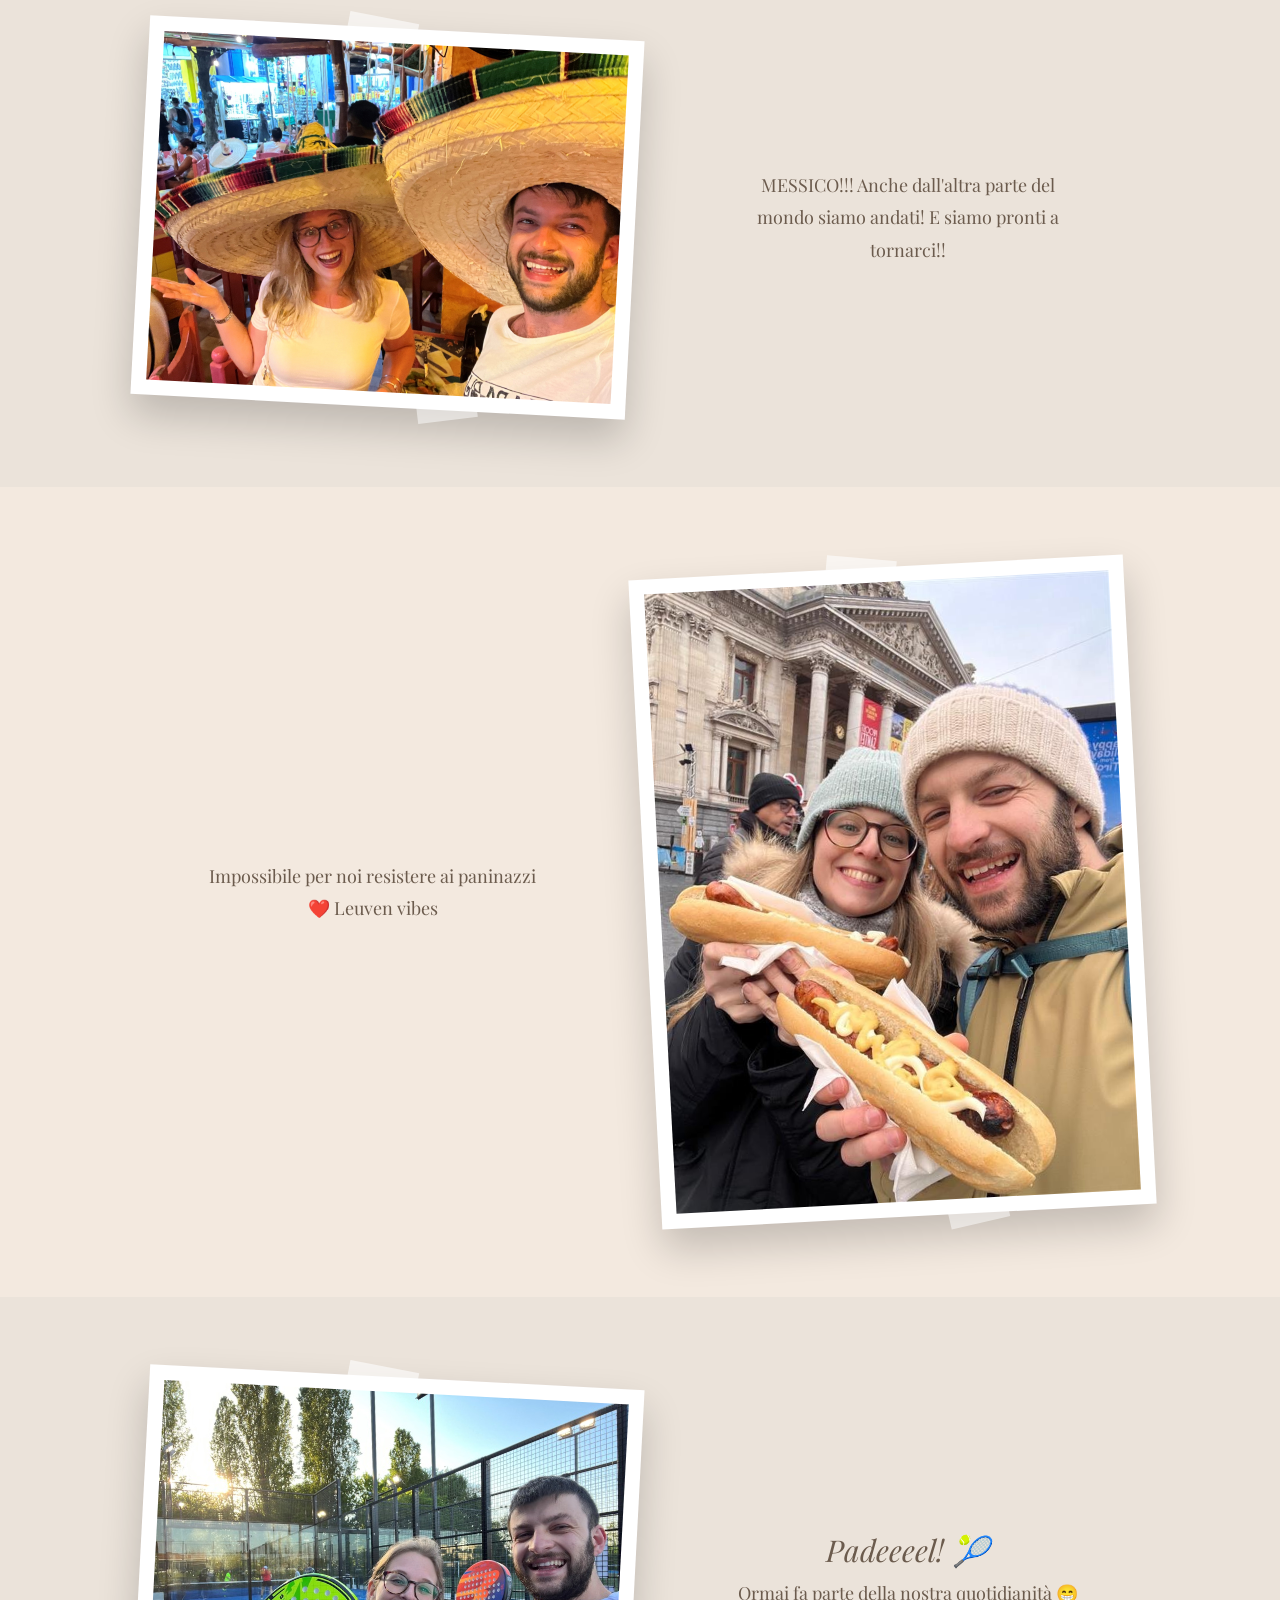
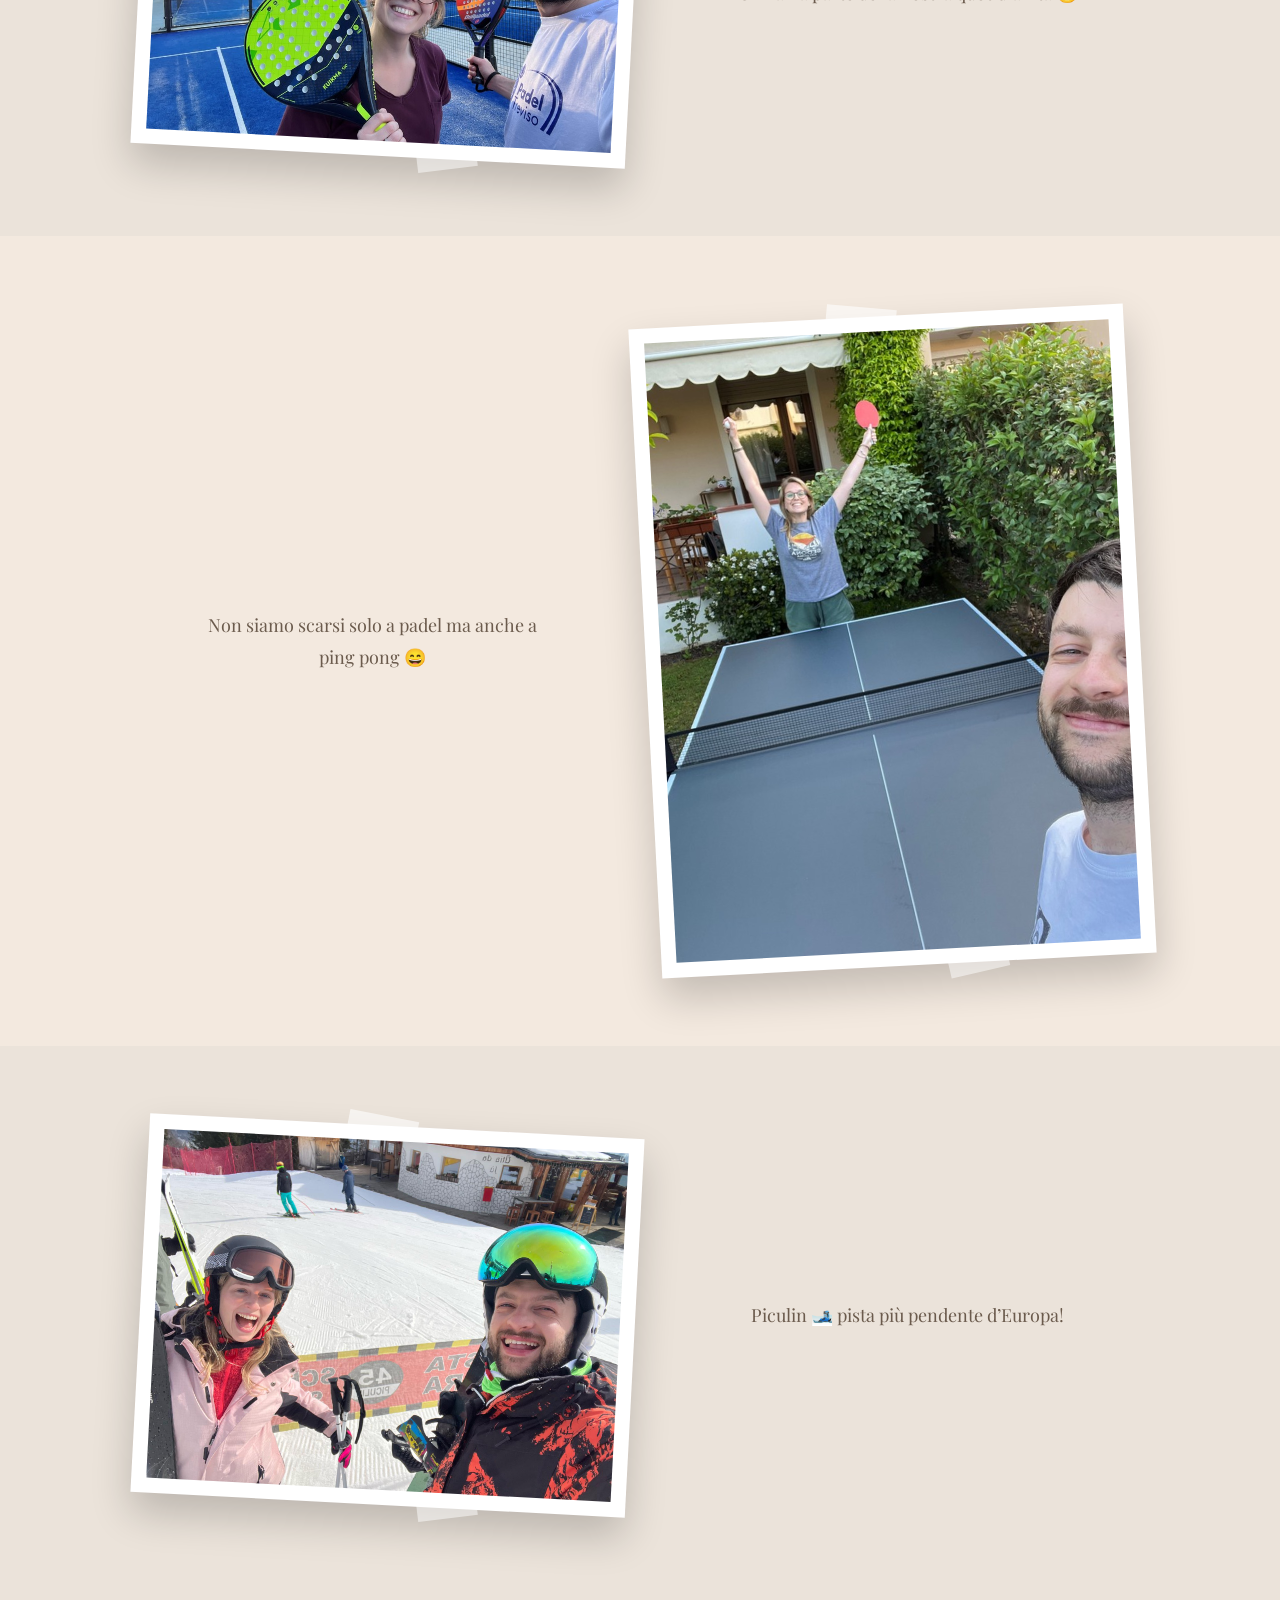
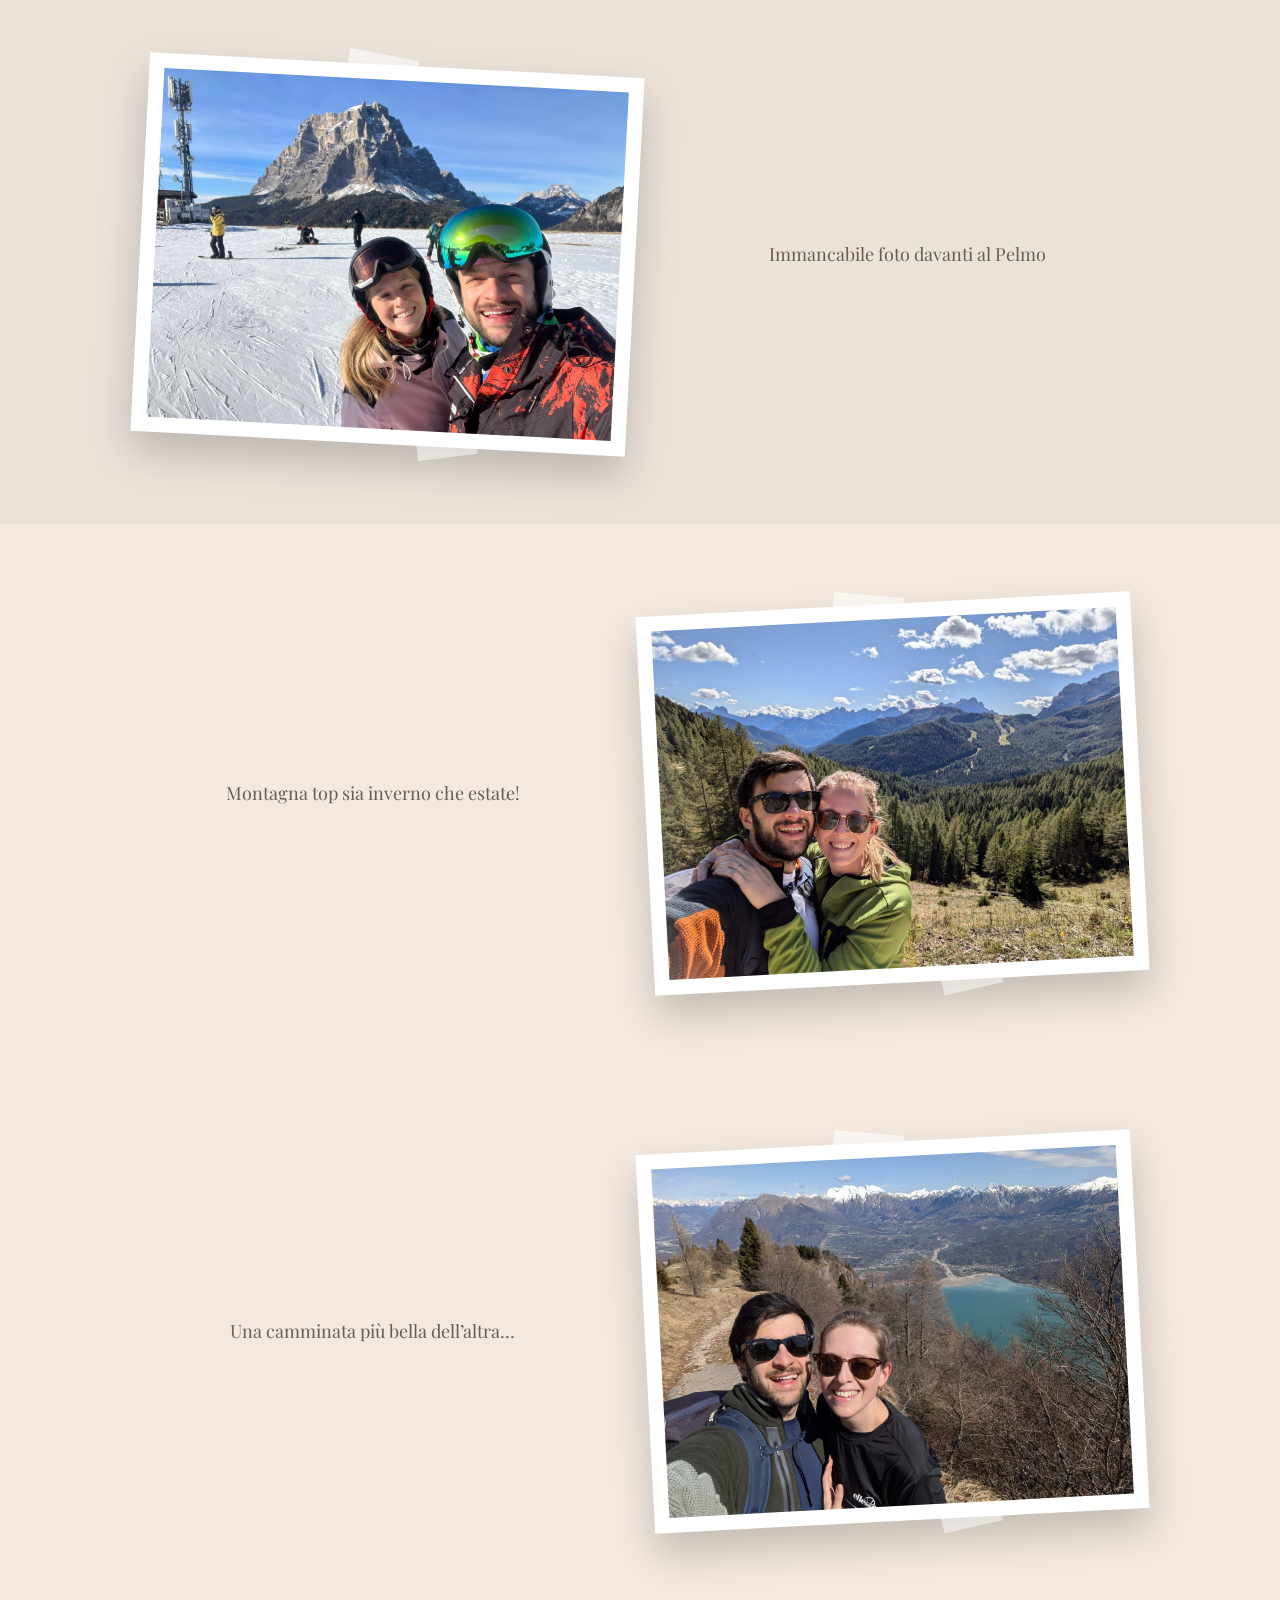
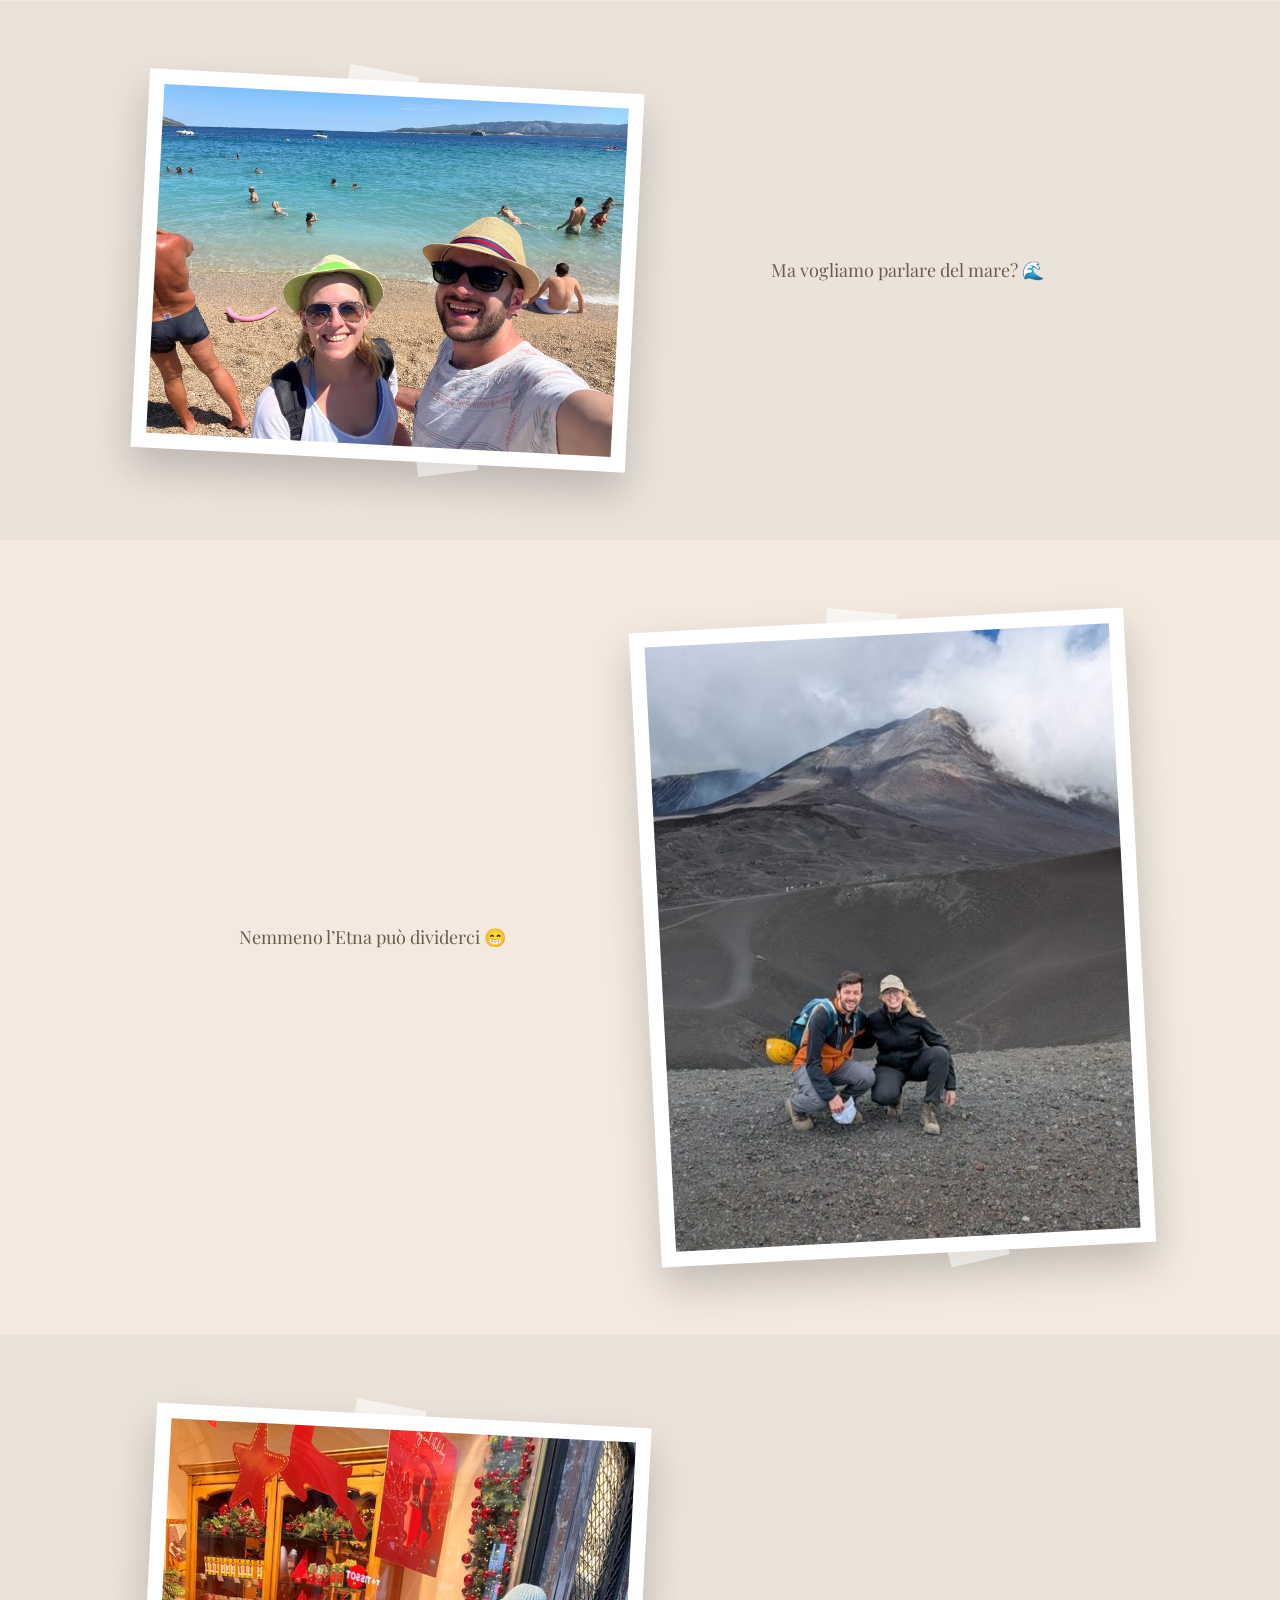
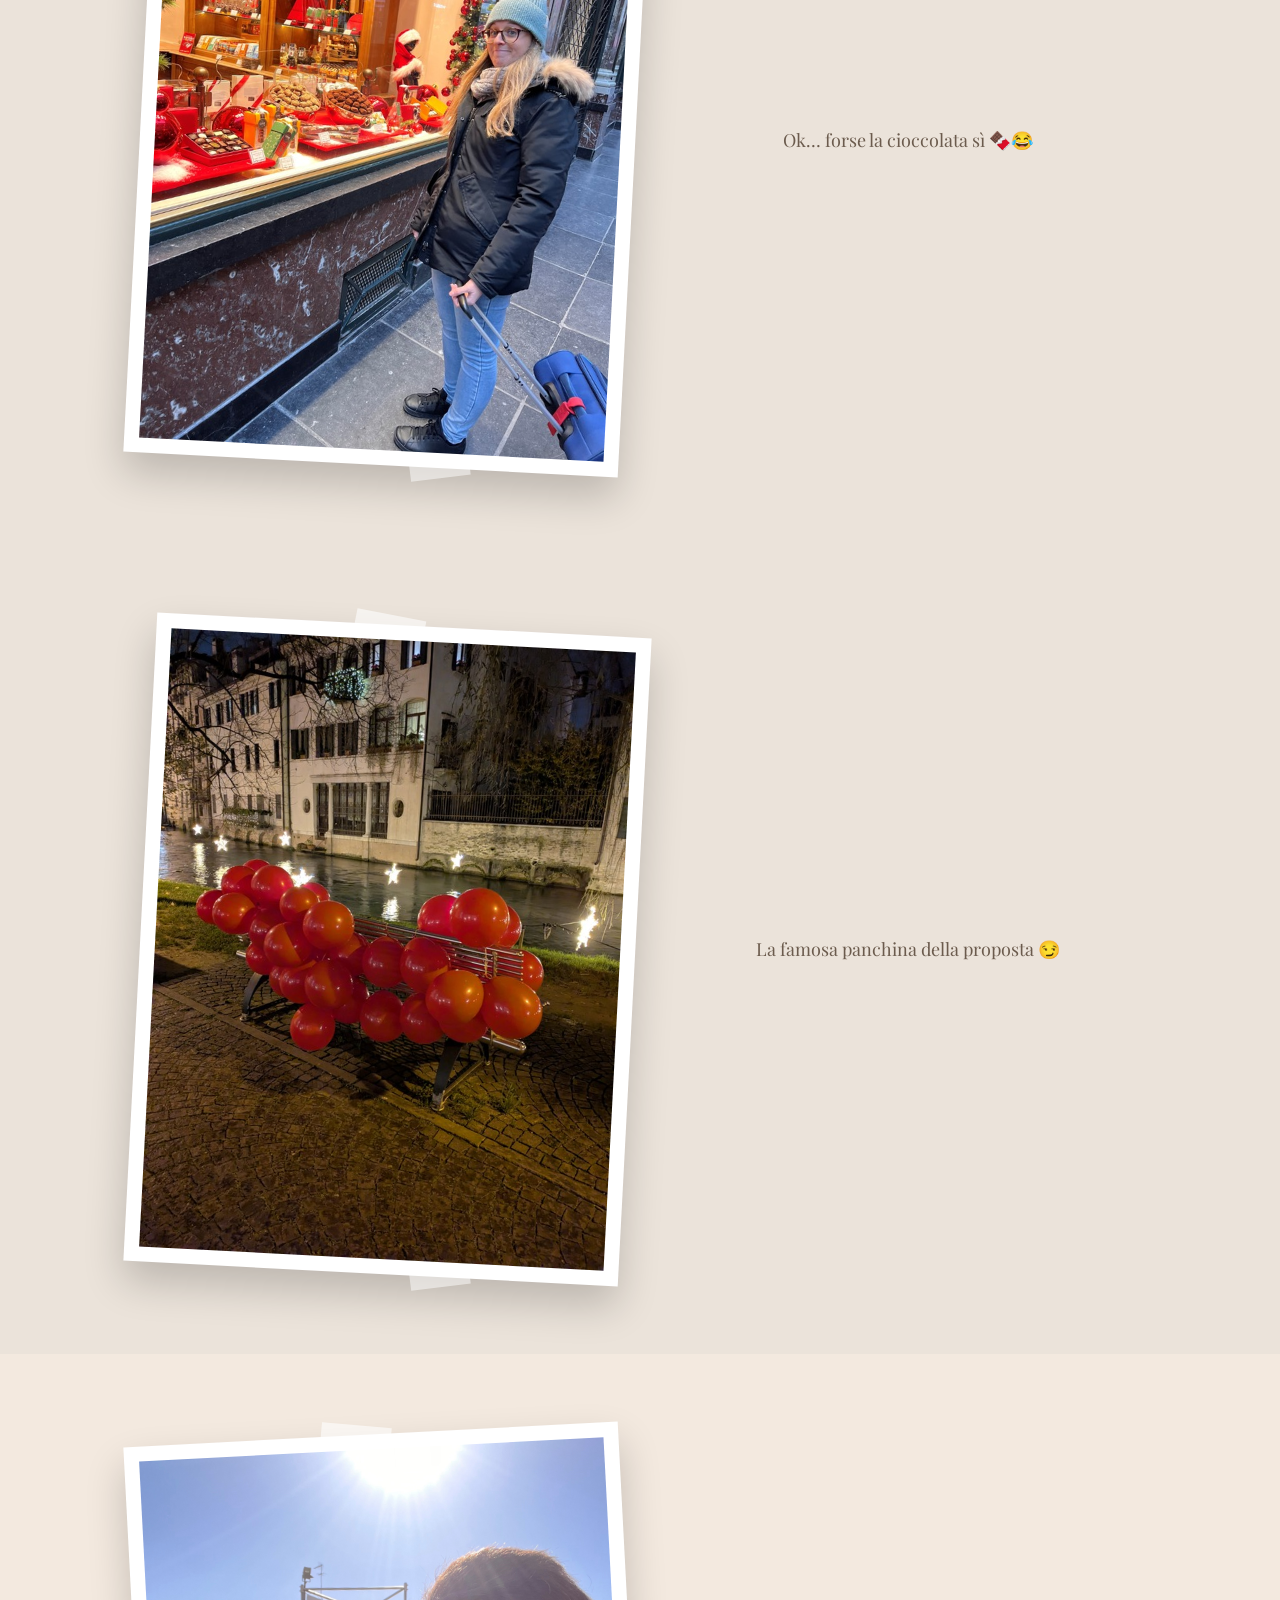
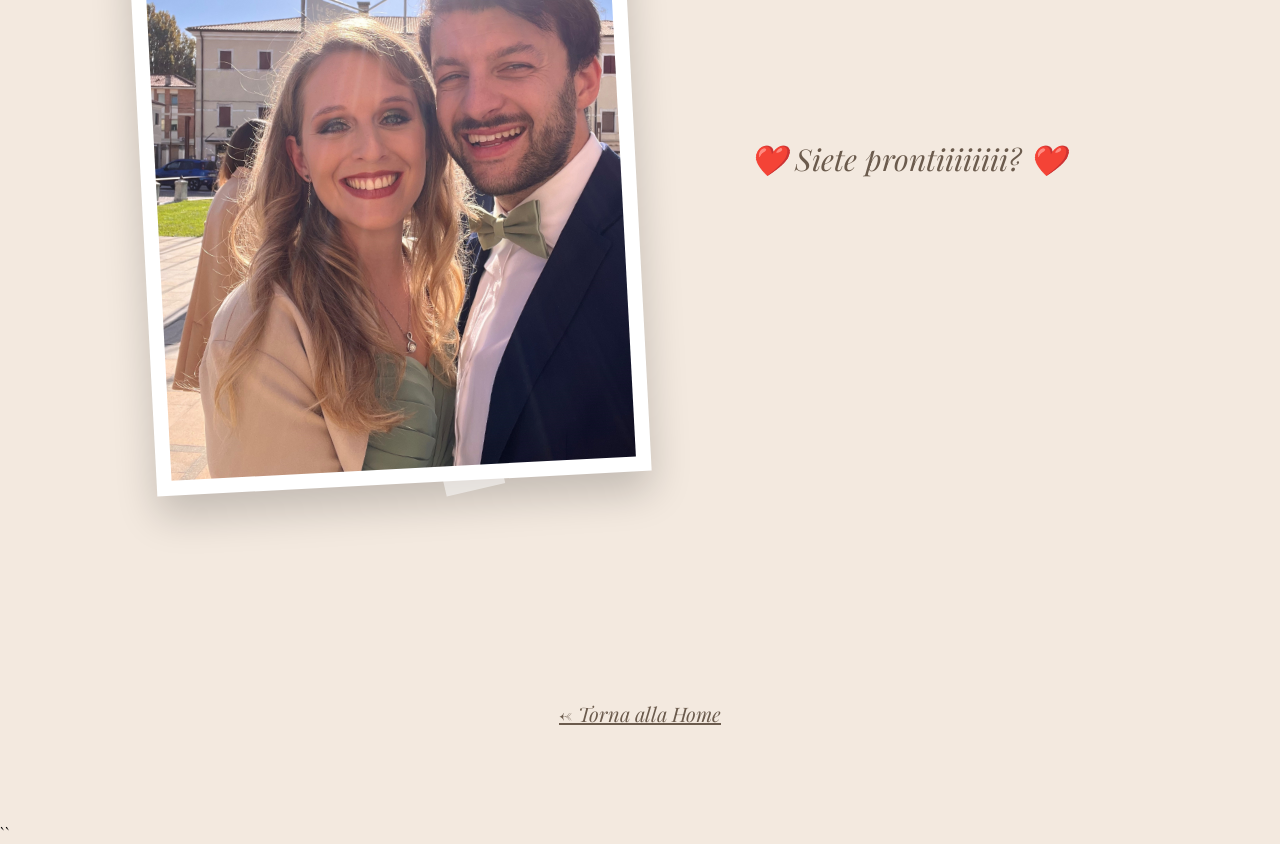
==== commit 95d8cc8a: "Add files via upload" ====
--- a/foto.html
+++ b/foto.html
@@ -10,33 +10,30 @@
 
 <body class="beige">
 
-<!-- MENU -->
 <nav class="menu">
   <a href="index.html">Home</a>
   <a href="matrimonio.html">Il Matrimonio</a>
   <a href="viaggio.html">Regalo - Viaggio di Nozze</a>
 </nav>
 
-<!-- VIDEO HERO -->
+<!-- HERO -->
 <section class="video-hero">
   <video autoplay muted loop playsinline>
     <source src="video.mp4" type="video/mp4">
   </video>
-
   <div class="video-overlay">
-    <h1 class="title title-anim">
-      Noi <span class="heart">❤️</span>
-    </h1>
+    <h1 class="title title-anim">Noi ❤️</h1>
   </div>
 </section>
 
 <!-- INTRO -->
 <section class="section light">
   <div class="grid">
-
+    <div class="photo polaroid right">
+      <img src="andalucia.jpg">
+    </div>
     <div class="text">
       <p class="title-photo">Fotine ❤️</p>
-
       <p class="desc-photo">
         Come sapete ormai sono 12 anni che stiamo insieme  
         e di esperienze ne abbiamo fatte 😊  
@@ -44,250 +41,210 @@
         che ci ha portato fino a qui!
       </p>
     </div>
-
-    <div class="photo polaroid right">
-      <img src="andalucia.jpg">
-    </div>
-
   </div>
 </section>
 
 <!-- NY -->
 <section class="section">
   <div class="grid reverse">
-
     <div class="photo polaroid">
       <img src="NY.jpg">
     </div>
-
-    <div class="text">
-      <p class="desc-photo">
-        Ecco dove tutto è iniziato, New York, estate 2012.. Sotto un po' di foto sparse di noi, di quello che siamo e di quello che facciamo ❤️
-      </p>
-    </div>
-
+    <div class="text">
+      <p class="desc-photo">
+        Ecco dove tutto è iniziato, New York, estate 2012… Sotto un po' di foto sparse di noi, di quello che siamo e di quello che facciamo ❤️
+      </p>
+    </div>
   </div>
 </section>
 
 <!-- MESSICO -->
 <section class="section light">
   <div class="grid">
-
-    <div class="text">
-      <p>
-        MESSICO!!! Anche dall'altra parte del mondo siamo andati, e siamo pronti per tornarci!
-      </p>
-    </div>
-
     <div class="photo polaroid right">
       <img src="messico.jpg">
     </div>
-
+    <div class="text">
+      <p class="desc-photo">
+        MESSICO!!! Anche dall'altra parte del mondo siamo andati! E siamo pronti a tornarci!!
+      </p>
+    </div>
   </div>
 </section>
 
 <!-- PANINI -->
 <section class="section">
   <div class="grid reverse">
-
     <div class="photo polaroid">
       <img src="panino.jpg">
     </div>
-
-    <div class="text">
-      <p class="desc-photo">
-        Impossibile per noi resistere ai paninazzi in giro per il mondo ❤️ Qui ad esempio siamo a Leuven..❤️
-      </p>
-    </div>
-
+    <div class="text">
+      <p class="desc-photo">
+        Impossibile per noi resistere ai paninazzi ❤️ Leuven vibes
+      </p>
+    </div>
   </div>
 </section>
 
 <!-- PADEL -->
 <section class="section light">
   <div class="grid">
-
+    <div class="photo polaroid right">
+      <img src="padel.jpg">
+    </div>
     <div class="text">
       <p class="title-photo">Padeeeel! 🎾</p>
       <p class="desc-photo">
         Ormai fa parte della nostra quotidianità 😁
       </p>
     </div>
-
-    <div class="photo polaroid right">
-      <img src="padel.jpg">
-    </div>
-
-  </div>
-</section>
+  </div>
+</section>
+
 <!-- PING PONG -->
 <section class="section">
   <div class="grid reverse">
-
     <div class="photo polaroid">
       <img src="pingpong.jpg">
     </div>
-
     <div class="text">
       <p class="desc-photo">
         Non siamo scarsi solo a padel ma anche a ping pong 😄
       </p>
     </div>
-
-  </div>
-</section>
+  </div>
+</section>
+
 <!-- SCI -->
 <section class="section light">
   <div class="grid">
-
-    <div class="text">
-      <p class="title-photo">Per non parlare dello sci 🎿 (foto appena dopo aver fatto la Piculin, pista più pendente d'Europa!)</p>
-    </div>
-
     <div class="photo polaroid right">
       <img src="sci.jpg">
     </div>
-
-  </div>
-</section>
-
-<!-- SCI2 -->
-<section class="section light">
-  <div class="grid">
-
-    <div class="text">
-      <p class="title-photo">Immancabile una foto davanti al Pelmo</p>
-    </div>
-
+    <div class="text">
+      <p class="desc-photo">
+        Piculin 🎿 pista più pendente d’Europa!
+      </p>
+    </div>
+  </div>
+</section>
+
+<!-- SCI 2 -->
+<section class="section light">
+  <div class="grid">
     <div class="photo polaroid right">
       <img src="pelmo.jpg">
     </div>
-
+    <div class="text">
+      <p class="desc-photo">
+        Immancabile foto davanti al Pelmo
+      </p>
+    </div>
   </div>
 </section>
 
 <!-- MONTAGNA -->
 <section class="section">
   <div class="grid reverse">
-
     <div class="photo polaroid">
       <img src="montagna.jpg">
     </div>
-
-    <div class="text">
-      <p>
-        Montagna bella d'inverno si, ma anche d'estate!!
-      </p>
-    </div>
-
-  </div>
-</section>
-<!-- MONTAGNA2 -->
-<section class="section">
-  <div class="grid reverse">
-
+    <div class="text">
+      <p class="desc-photo">
+        Montagna top sia inverno che estate!
+      </p>
+    </div>
+  </div>
+</section>
+
+<!-- MONTAGNA 2 -->
+<section class="section">
+  <div class="grid reverse">
     <div class="photo polaroid">
       <img src="montagnaLago.jpg">
     </div>
-
-    <div class="text">
-      <p>
-        Una camminata più bella dell'altra..
-      </p>
-    </div>
-
+    <div class="text">
+      <p class="desc-photo">
+        Una camminata più bella dell’altra…
+      </p>
+    </div>
   </div>
 </section>
 
 <!-- MARE -->
 <section class="section light">
   <div class="grid">
-
-    <div class="text">
-      <p>
-        Bella la montagna sì... ma vogliamo parlare del mare? 🌊
-      </p>
-    </div>
-
     <div class="photo polaroid right">
       <img src="mare.jpg">
     </div>
-
+    <div class="text">
+      <p class="desc-photo">
+        Ma vogliamo parlare del mare? 🌊
+      </p>
+    </div>
   </div>
 </section>
 
 <!-- ETNA -->
 <section class="section">
   <div class="grid reverse">
-
     <div class="photo polaroid">
       <img src="etna.jpg">
     </div>
-
-    <div class="text">
-      <p>
+    <div class="text">
+      <p class="desc-photo">
         Nemmeno l’Etna può dividerci 😁
       </p>
     </div>
-
   </div>
 </section>
 
 <!-- CIOCCO -->
 <section class="section light">
   <div class="grid">
-
-    <div class="text">
-      <p>
-        Forse la cioccolata è l’unica cosa che potrebbe davvero dividerci… 🍫
-      </p>
-    </div>
-
     <div class="photo polaroid right">
       <img src="ciocco.jpg">
     </div>
-
-  </div>
-</section>
-
-<!-- Panchina -->
-<section class="section light">
-  <div class="grid">
-
-    <div class="text">
-      <p>
-        Ecco la panchina della proposta! Per chi sa perchè lì...
-      </p>
-    </div>
-
+    <div class="text">
+      <p class="desc-photo">
+        Ok… forse la cioccolata sì 🍫😂
+      </p>
+    </div>
+  </div>
+</section>
+
+<!-- PANCHINA -->
+<section class="section light">
+  <div class="grid">
     <div class="photo polaroid right">
       <img src="panchina.jpg">
     </div>
-
-  </div>
-</section>
-
+    <div class="text">
+      <p class="desc-photo">
+        La famosa panchina della proposta 😏
+      </p>
+    </div>
+  </div>
+</section>
 
 <!-- FINALE -->
 <section class="section">
   <div class="grid">
-
     <div class="photo polaroid">
       <img src="noiVale.jpg">
     </div>
-
     <div class="text">
       <p class="title-photo">❤️ Siete prontiiiiiiii? ❤️</p>
     </div>
-
-  </div>
-</section>
-
-</body>
-</html>
-<!-- LINK HOME FINALE -->
+  </div>
+</section>
+
 <section class="section center-home">
   <p>
     <a href="index.html">← Torna alla Home</a>
   </p>
-</section>+</section>
+
+</body>
+</html>
+``
--- a/style.css
+++ b/style.css
@@ -270,7 +270,6 @@
   100% { transform: scale(1); }
 }
 
-/* MOBILE */
 @media (max-width: 768px) {
 
   .grid {
@@ -278,9 +277,20 @@
     text-align: center;
   }
 
-  .photo,
+  /* 🔥 FIX PRINCIPALE */
+  .grid.reverse {
+    flex-direction: column;
+  }
+
+  /* 🔥 ORDINE SEMPRE FOTO → TESTO */
+  .photo {
+    width: 100%;
+    order: 1;
+  }
+
   .text {
     width: 100%;
+    order: 2;
   }
 
   .title {
@@ -295,10 +305,15 @@
     height: 50vh;
   }
 
+  /* FOTO DRITTE E CENTRATE */
   .polaroid {
     transform: rotate(0deg);
-  }
-}
+    max-width: 500px;
+    margin: auto;
+  }
+
+}
+
 /* TITOLI FOTO */
 .title-photo {
   font-size: 32px;
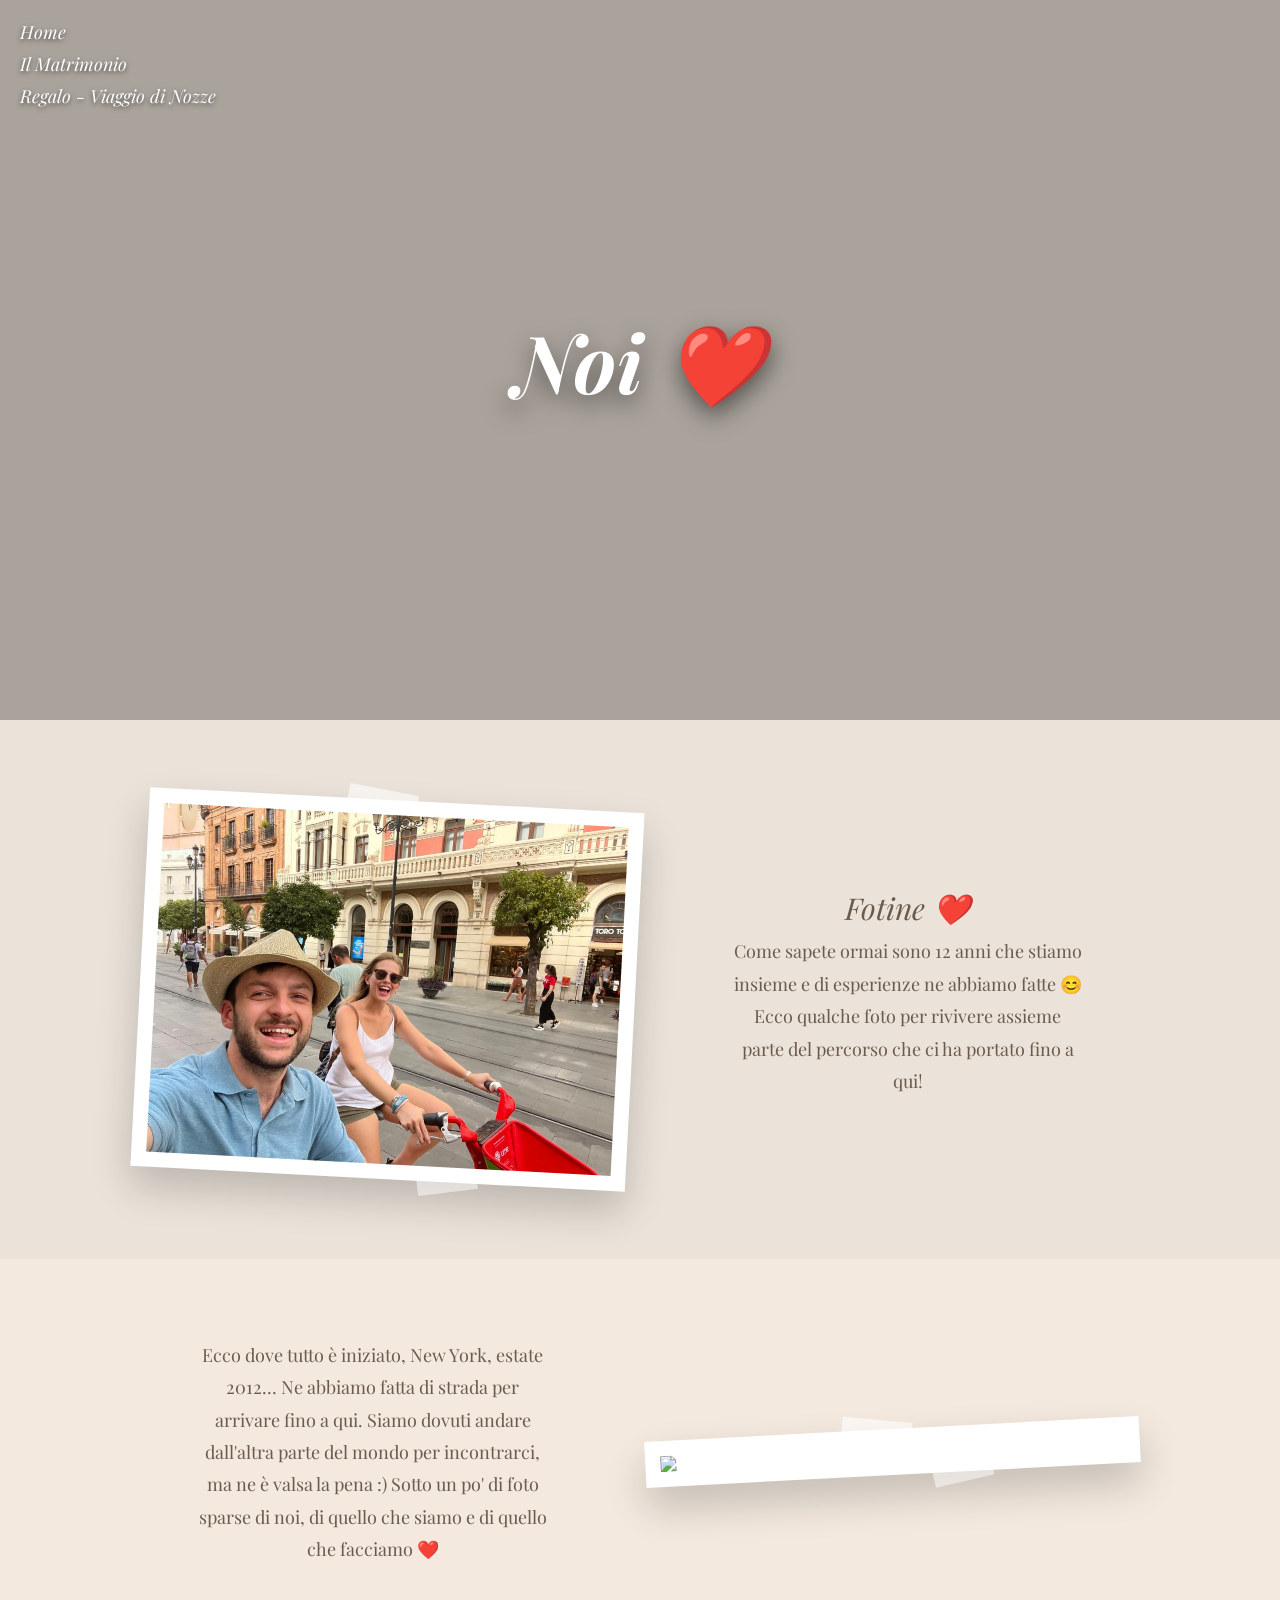
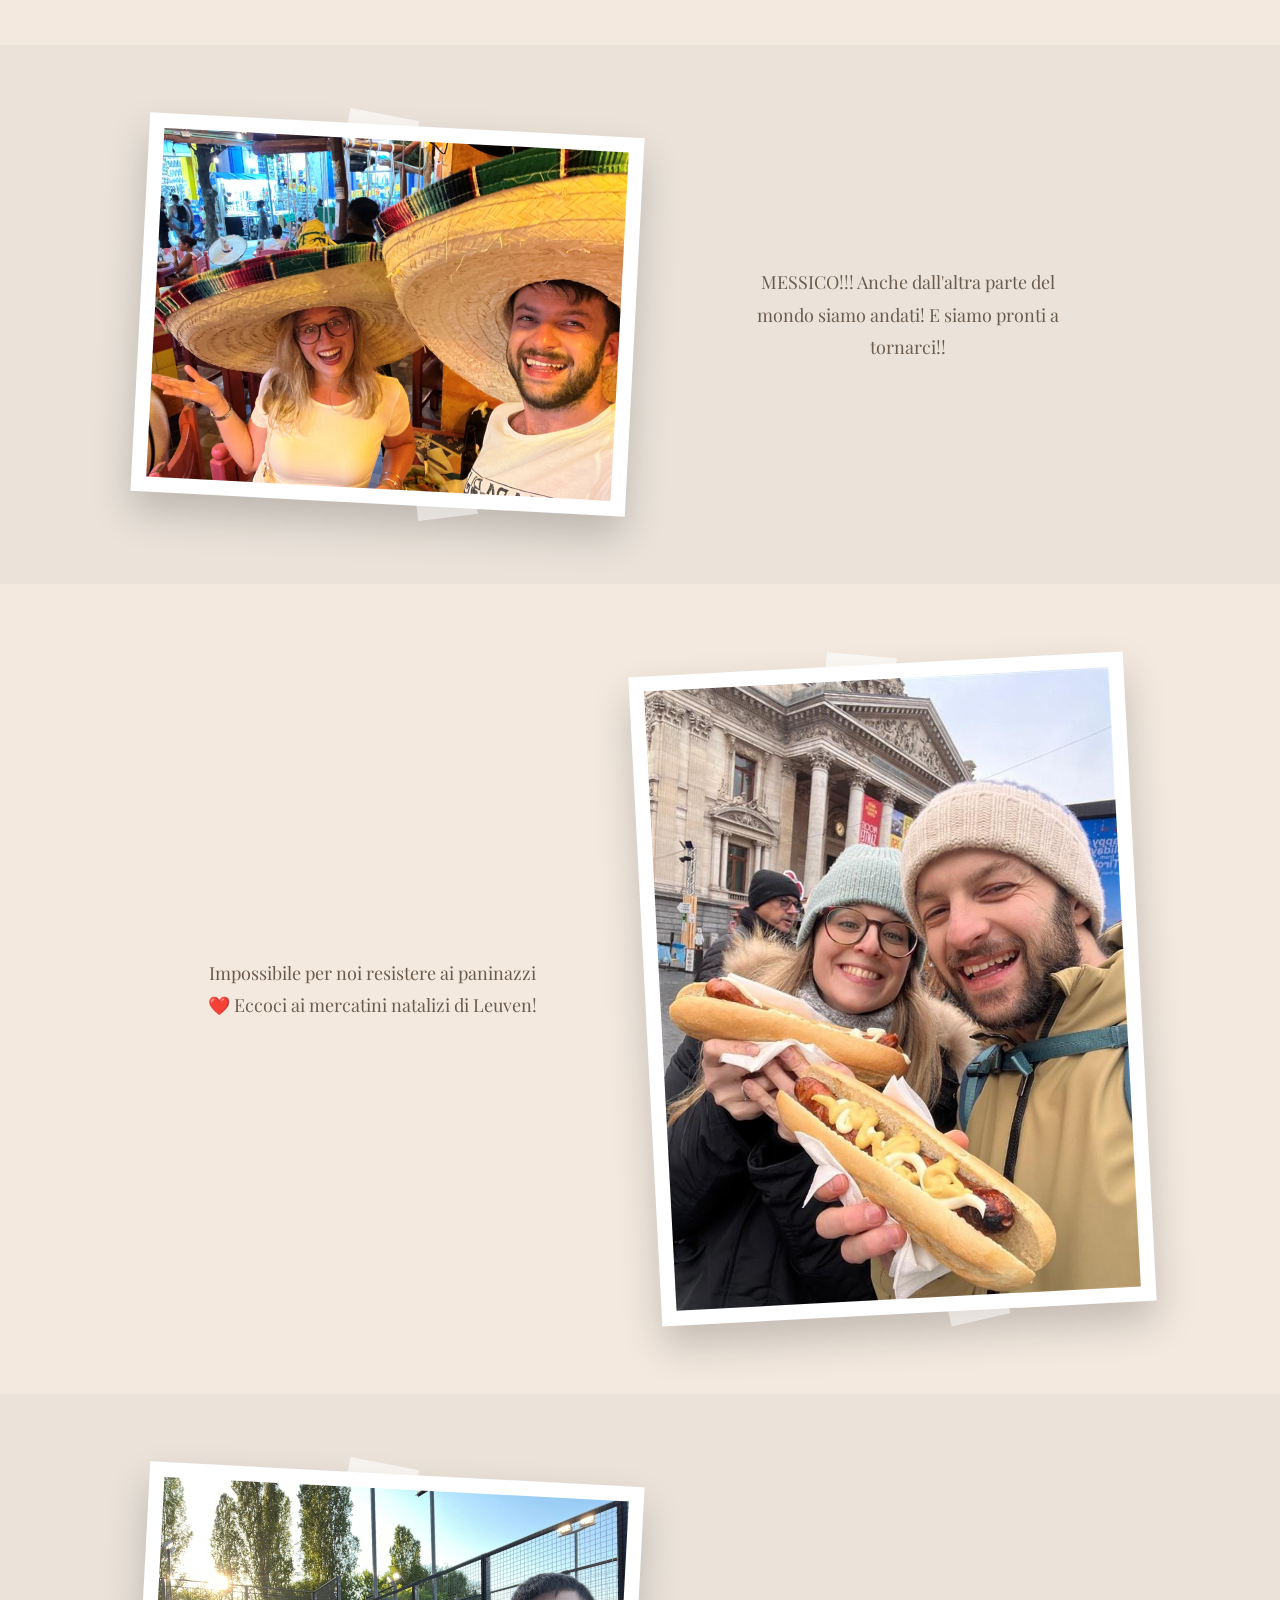
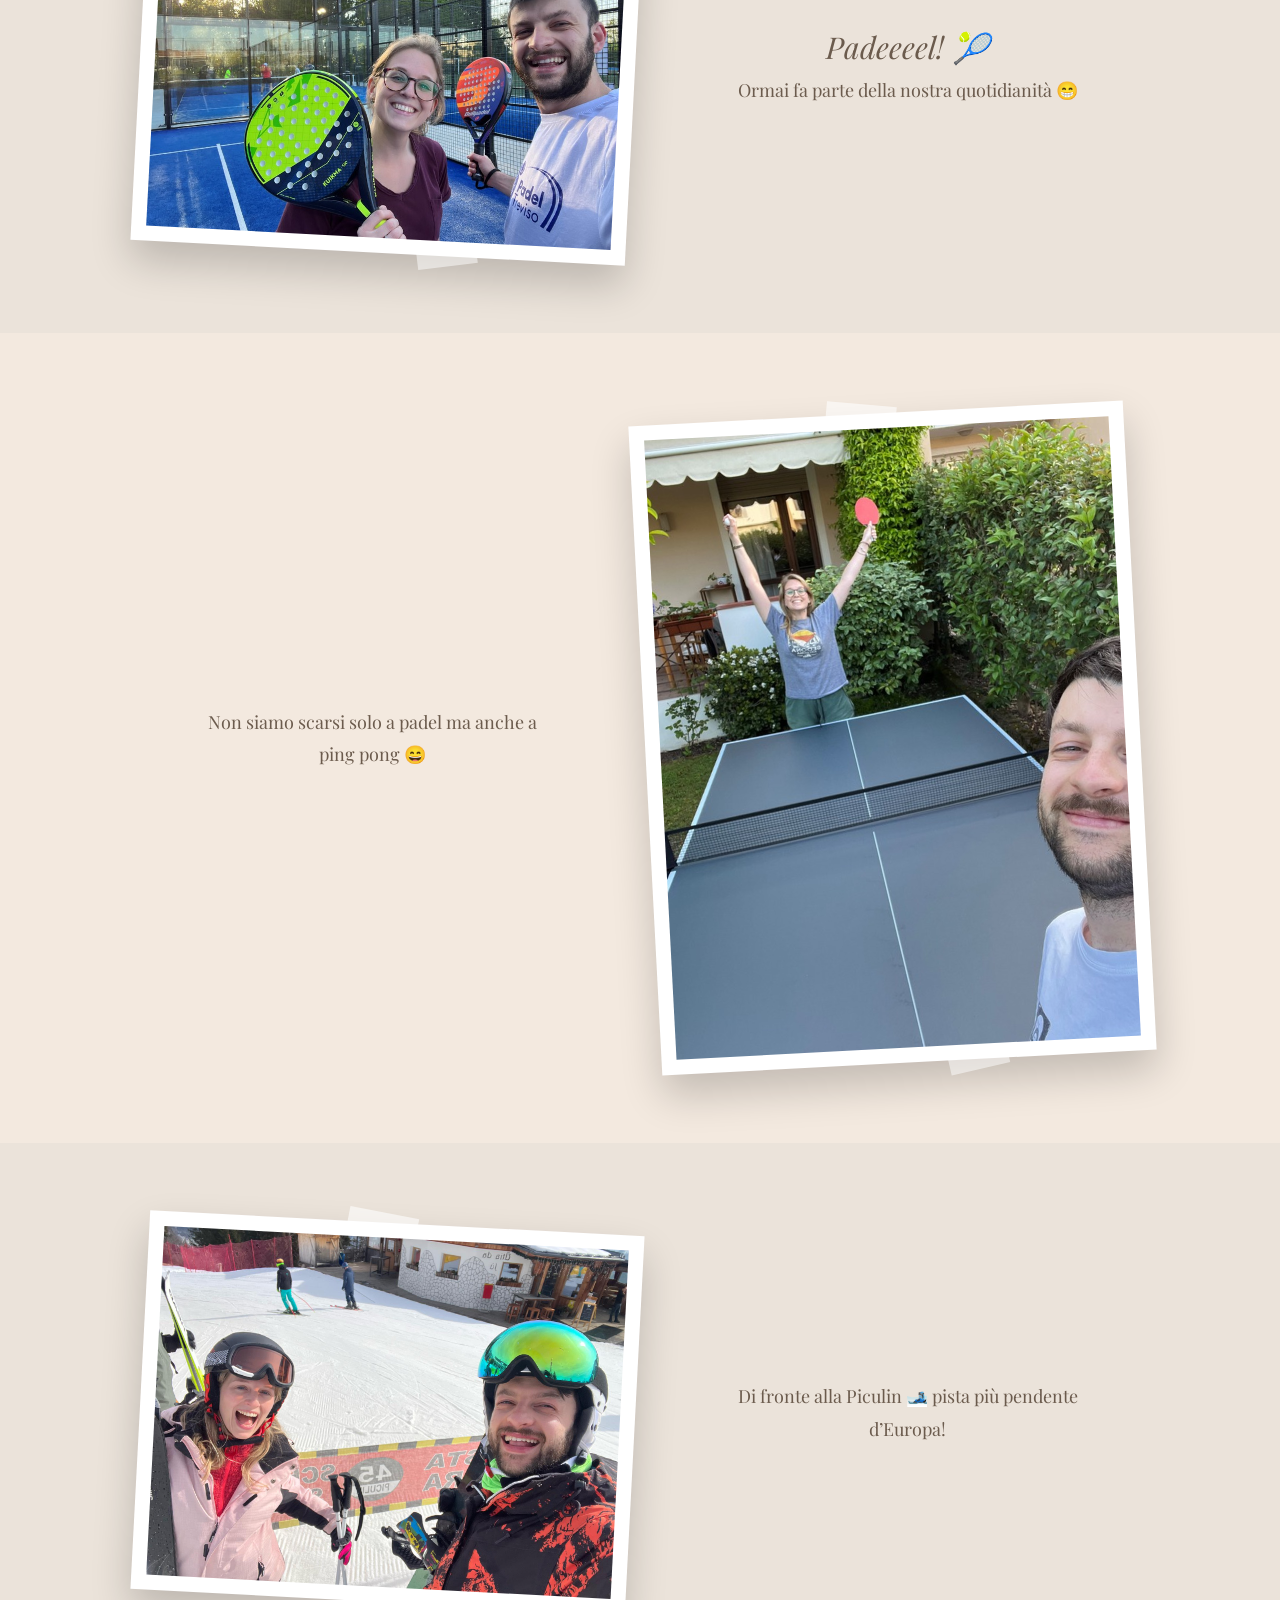
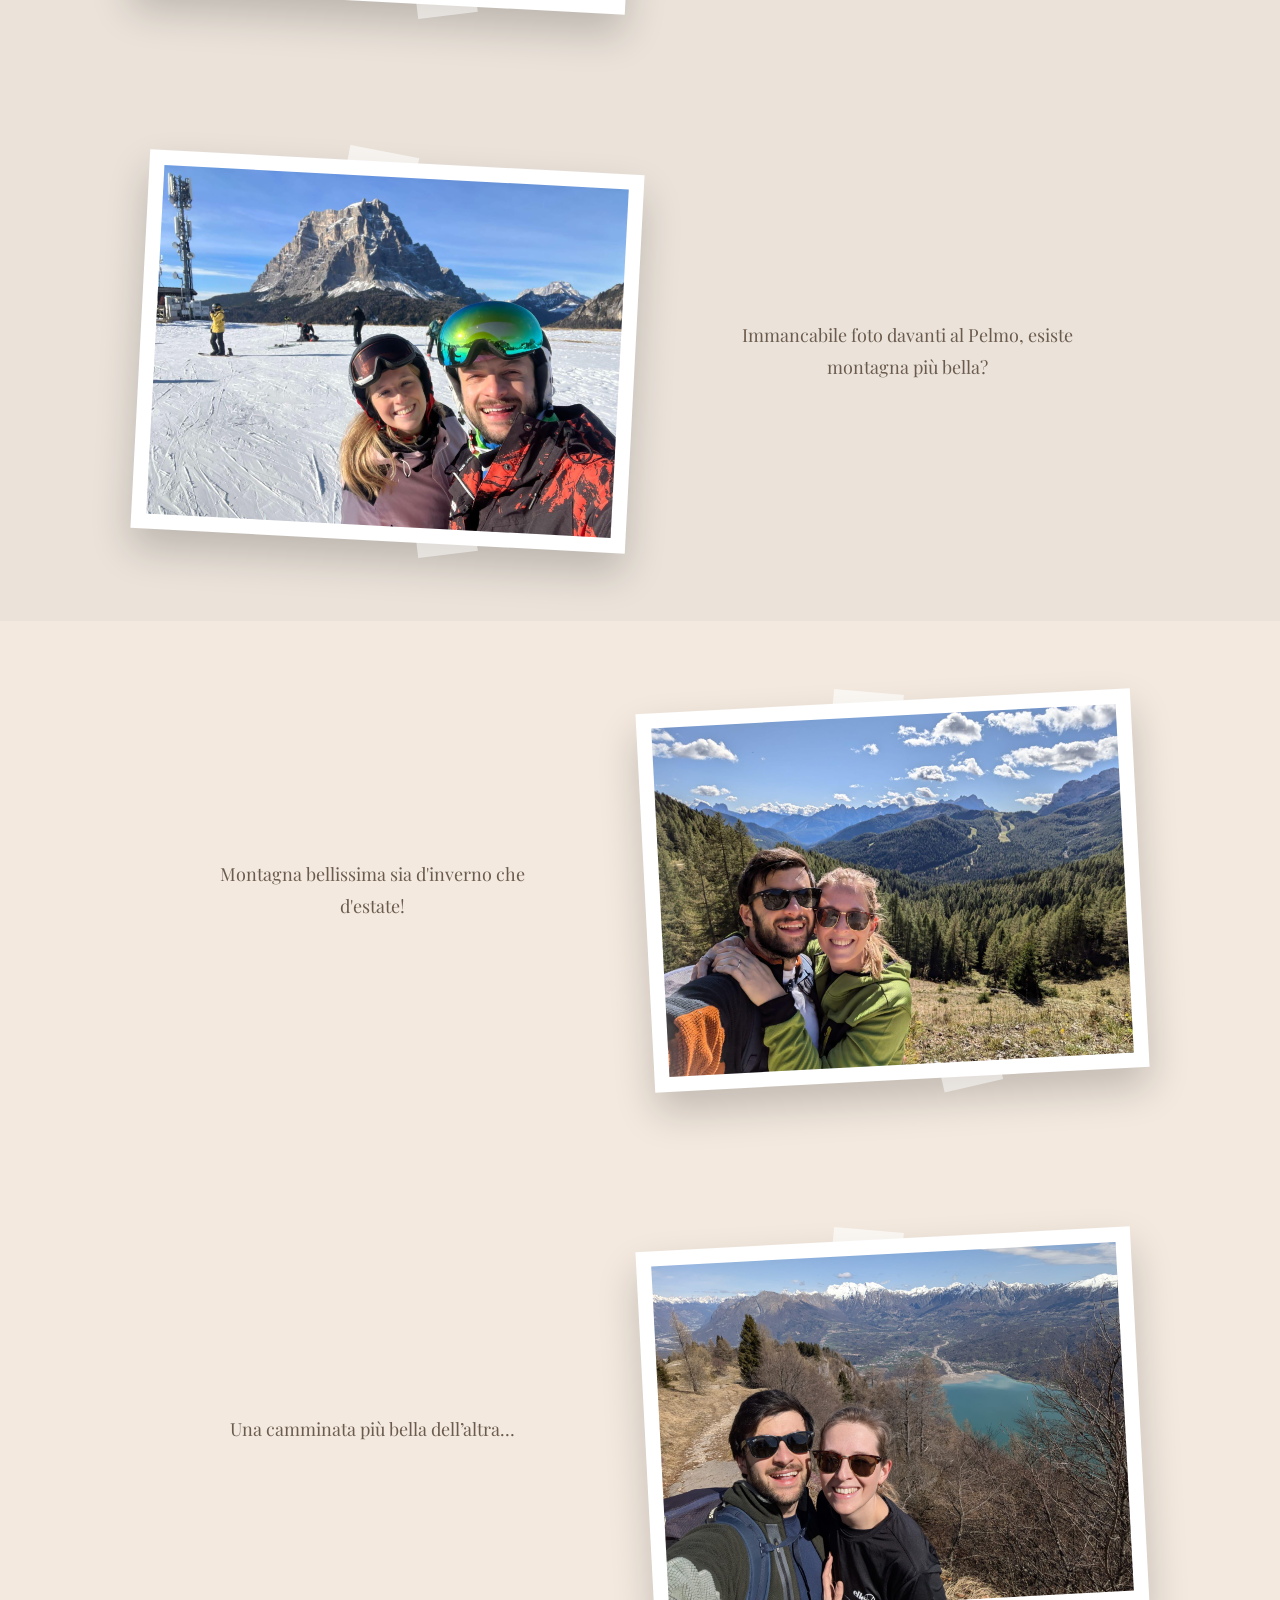
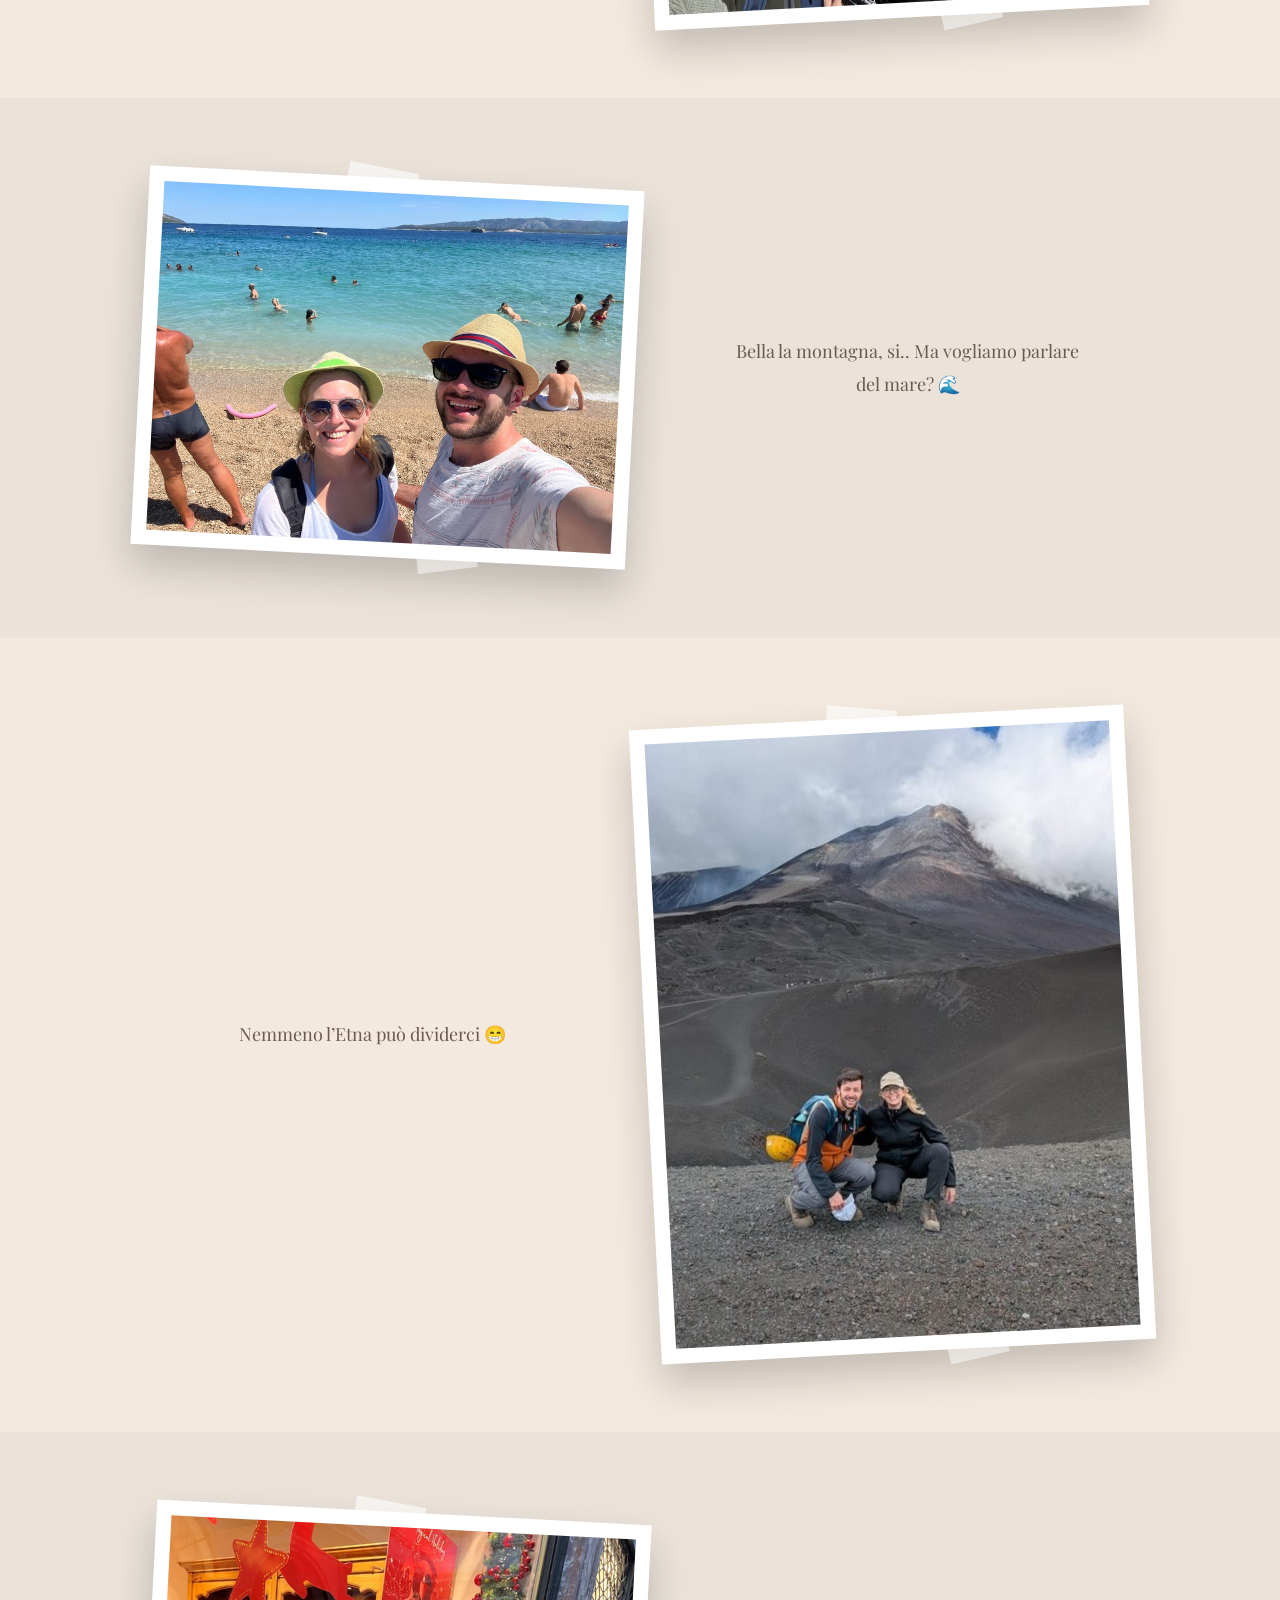
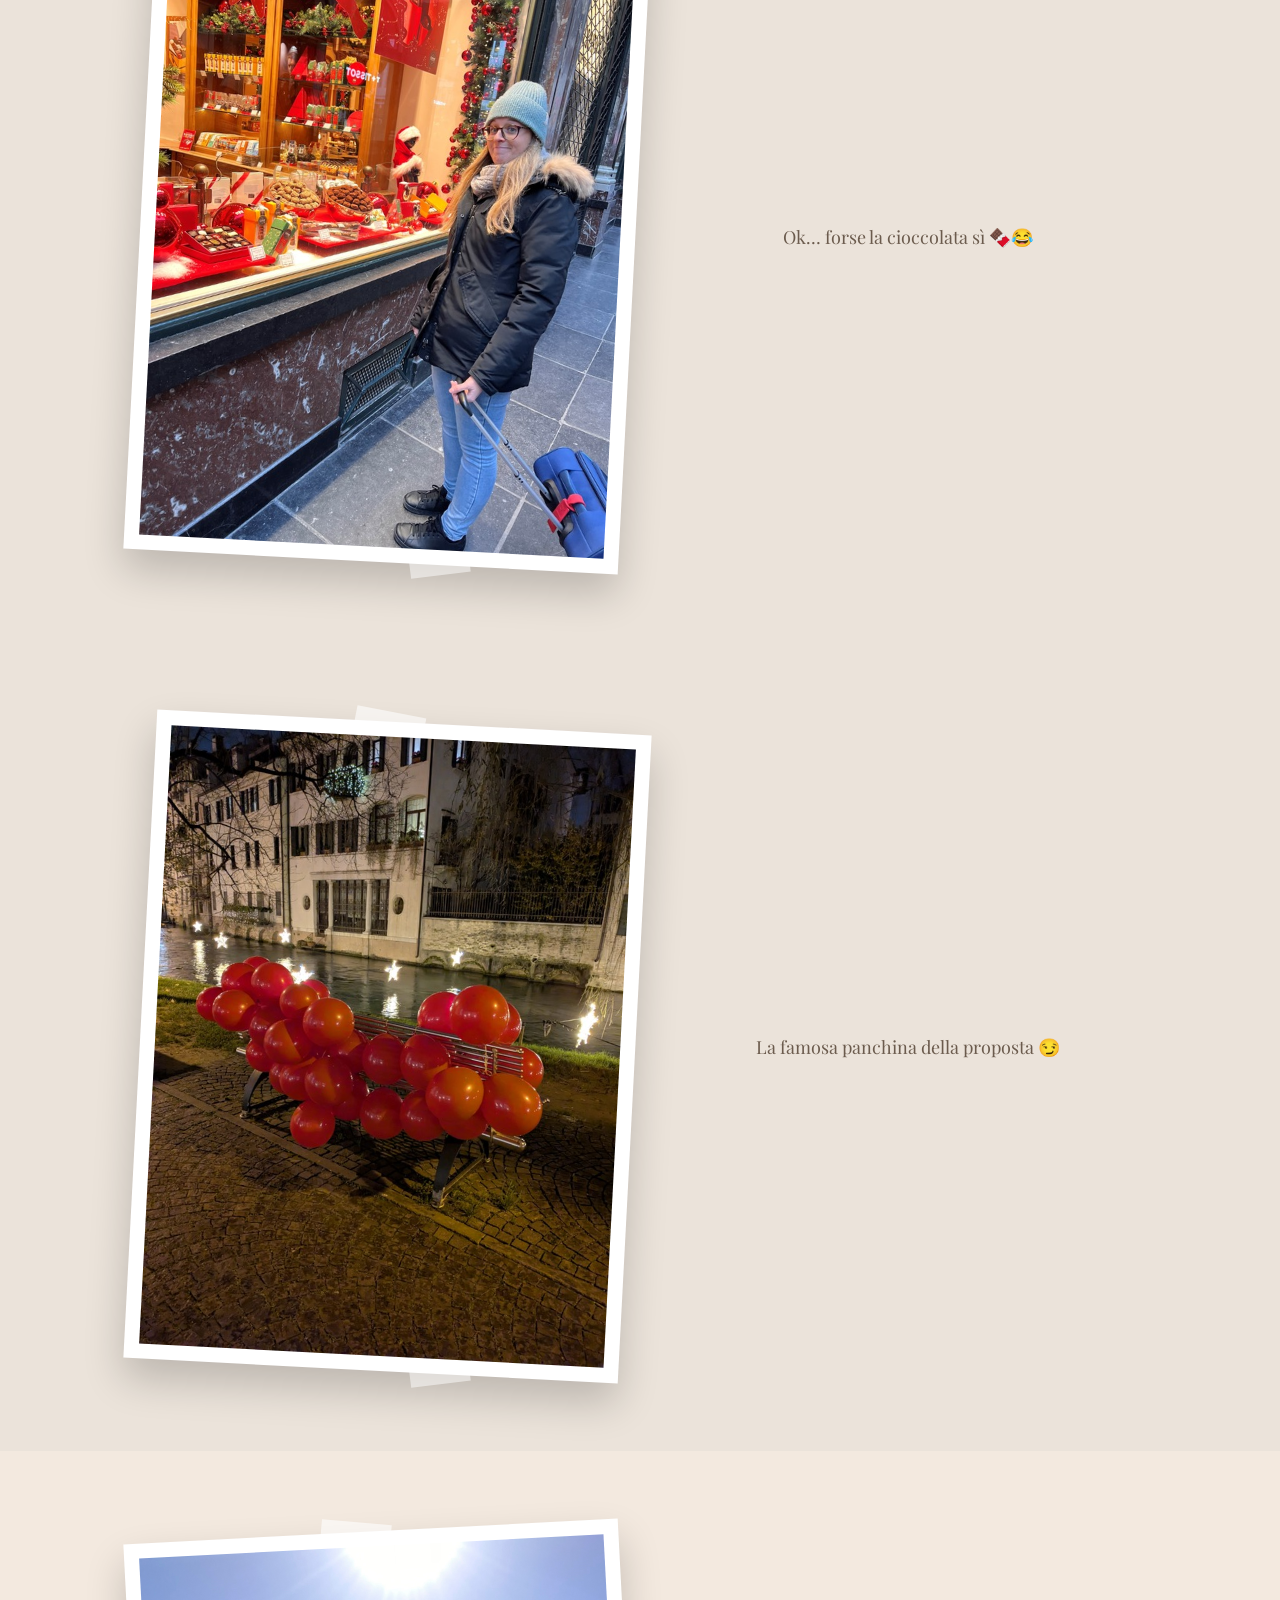
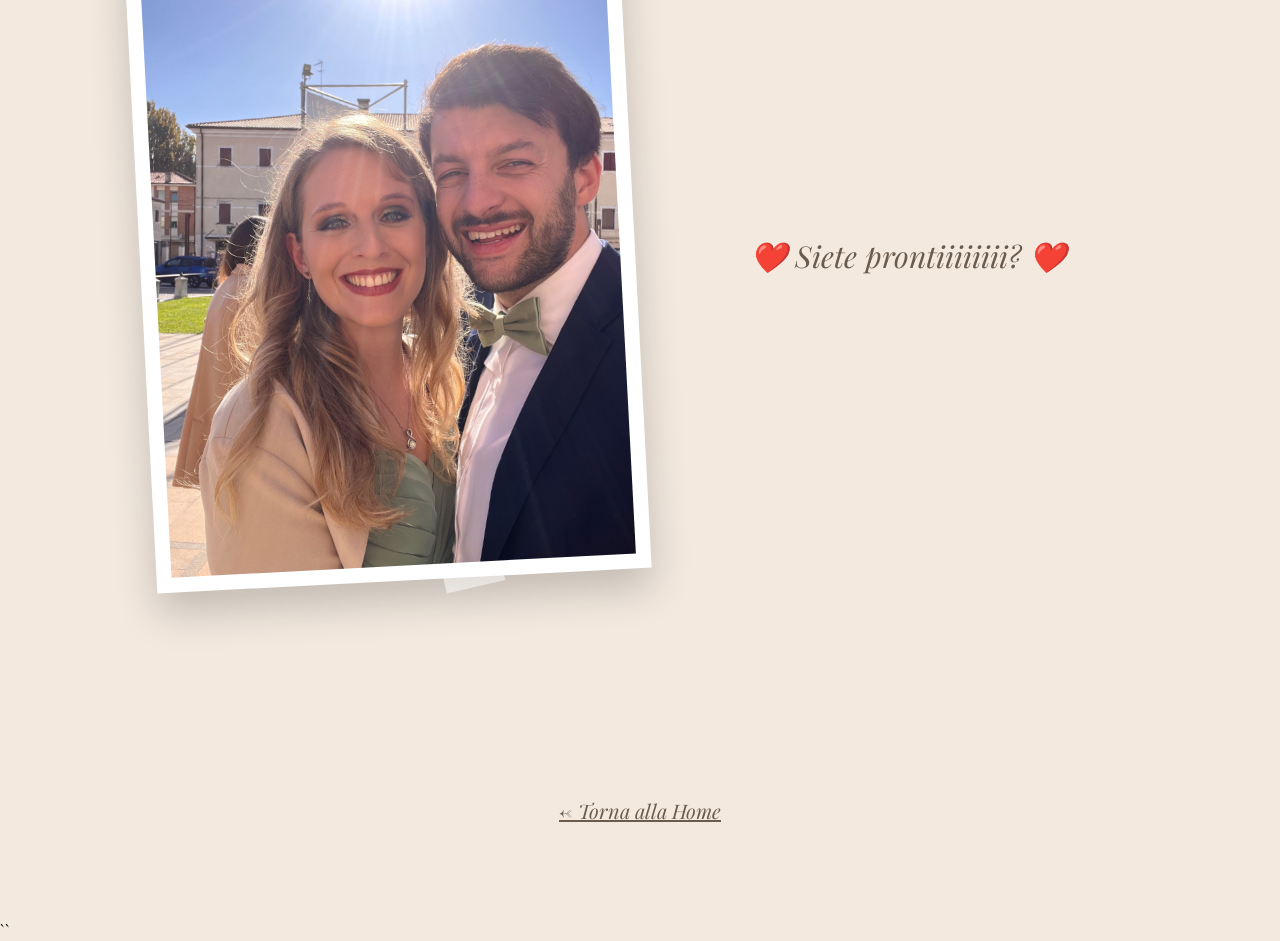
==== commit bac31d70: "Add files via upload" ====
--- a/foto.html
+++ b/foto.html
@@ -52,7 +52,8 @@
     </div>
     <div class="text">
       <p class="desc-photo">
-        Ecco dove tutto è iniziato, New York, estate 2012… Sotto un po' di foto sparse di noi, di quello che siamo e di quello che facciamo ❤️
+        Ecco dove tutto è iniziato, New York, estate 2012… Ne abbiamo fatta di strada per arrivare fino a qui. Siamo dovuti andare dall'altra parte del mondo per incontrarci, ma ne è valsa la pena :)
+        Sotto un po' di foto sparse di noi, di quello che siamo e di quello che facciamo ❤️
       </p>
     </div>
   </div>
@@ -80,7 +81,7 @@
     </div>
     <div class="text">
       <p class="desc-photo">
-        Impossibile per noi resistere ai paninazzi ❤️ Leuven vibes
+        Impossibile per noi resistere ai paninazzi ❤️ Eccoci ai mercatini natalizi di Leuven!
       </p>
     </div>
   </div>
@@ -123,7 +124,7 @@
     </div>
     <div class="text">
       <p class="desc-photo">
-        Piculin 🎿 pista più pendente d’Europa!
+        Di fronte alla Piculin 🎿 pista più pendente d’Europa!
       </p>
     </div>
   </div>
@@ -137,7 +138,7 @@
     </div>
     <div class="text">
       <p class="desc-photo">
-        Immancabile foto davanti al Pelmo
+        Immancabile foto davanti al Pelmo, esiste montagna più bella?
       </p>
     </div>
   </div>
@@ -151,7 +152,7 @@
     </div>
     <div class="text">
       <p class="desc-photo">
-        Montagna top sia inverno che estate!
+        Montagna bellissima sia d'inverno che d'estate!
       </p>
     </div>
   </div>
@@ -179,7 +180,7 @@
     </div>
     <div class="text">
       <p class="desc-photo">
-        Ma vogliamo parlare del mare? 🌊
+        Bella la montagna, si.. Ma vogliamo parlare del mare? 🌊
       </p>
     </div>
   </div>
@@ -217,7 +218,7 @@
 <section class="section light">
   <div class="grid">
     <div class="photo polaroid right">
-      <img src="panchina.jpg">
+      <img src="panchina2.jpg">
     </div>
     <div class="text">
       <p class="desc-photo">
--- a/style.css
+++ b/style.css
@@ -126,8 +126,9 @@
 /* GRID */
 .grid {
   display: flex;
+  align-items: center;
+  justify-content: center;
   gap: 40px;
-  align-items: center;
   max-width: 1000px;
   margin: auto;
 }
@@ -162,6 +163,8 @@
 /* FOTO */
 .photo {
   flex: 1;
+  display: flex;
+  justify-content: center;
 }
 
 .polaroid {
@@ -270,6 +273,7 @@
   100% { transform: scale(1); }
 }
 
+/* MOBILE */
 @media (max-width: 768px) {
 
   .grid {
@@ -277,48 +281,40 @@
     text-align: center;
   }
 
-  /* 🔥 FIX PRINCIPALE */
   .grid.reverse {
     flex-direction: column;
   }
 
-  /* 🔥 ORDINE SEMPRE FOTO → TESTO */
-  .photo {
-    width: 100%;
-    order: 1;
-  }
-
+  .photo,
   .text {
     width: 100%;
-    order: 2;
-  }
-
-  .title {
-    font-size: 40px;
-  }
-
-  .name {
-    font-size: 40px;
-  }
-
-  .video-hero {
-    height: 50vh;
-  }
-
-  /* FOTO DRITTE E CENTRATE */
+  }
+
   .polaroid {
     transform: rotate(0deg);
     max-width: 500px;
     margin: auto;
   }
 
+  .title {
+    font-size: 40px;
+  }
+
+  .name {
+    font-size: 40px;
+  }
+
+  .video-hero {
+    height: 50vh;
+  }
 }
 
 /* TITOLI FOTO */
 .title-photo {
-  font-size: 32px;
-  font-style: italic;
-  color: #6b5b4d;
+  font-size: 30px;
+  font-style: italic;
+  color: #6b5b4d;
+  text-align: center;
   margin-bottom: 15px;
 }
 
@@ -327,35 +323,12 @@
   font-size: 18px;
   line-height: 1.8;
   color: #6b5b4d;
+  text-align: center;
   max-width: 400px;
   margin: auto;
 }
-/* BLOCCA layout corretto */
-.grid {
-  display: flex;
-  justify-content: space-between;
-}
-
-/* INVERSIONE SICURA */
-.grid.reverse {
-  flex-direction: row-reverse !important;
-}
-.title-photo {
-  font-size: 30px;
-  font-style: italic;
-  color: #6b5b4d;
-  text-align: center;
-  margin-bottom: 15px;
-}
-
-.desc-photo {
-  font-size: 18px;
-  line-height: 1.8;
-  color: #6b5b4d;
-  text-align: center;
-  max-width: 400px;
-  margin: auto;
-}
+
+/* LINK HOME */
 .center-home {
   text-align: center;
   margin-top: 40px;
@@ -372,6 +345,7 @@
 .center-home a:hover {
   opacity: 0.7;
 }
+
 /* HERO VIAGGIO */
 .viaggio-hero {
   height: 100vh;
@@ -383,7 +357,6 @@
 
 .viaggio-hero .title {
   color: #f2e7dc;
-  text-align: center;
   line-height: 1.2;
 }
 
@@ -395,5 +368,4 @@
 
 .qr img {
   width: 140px;
-  height: auto;
 }
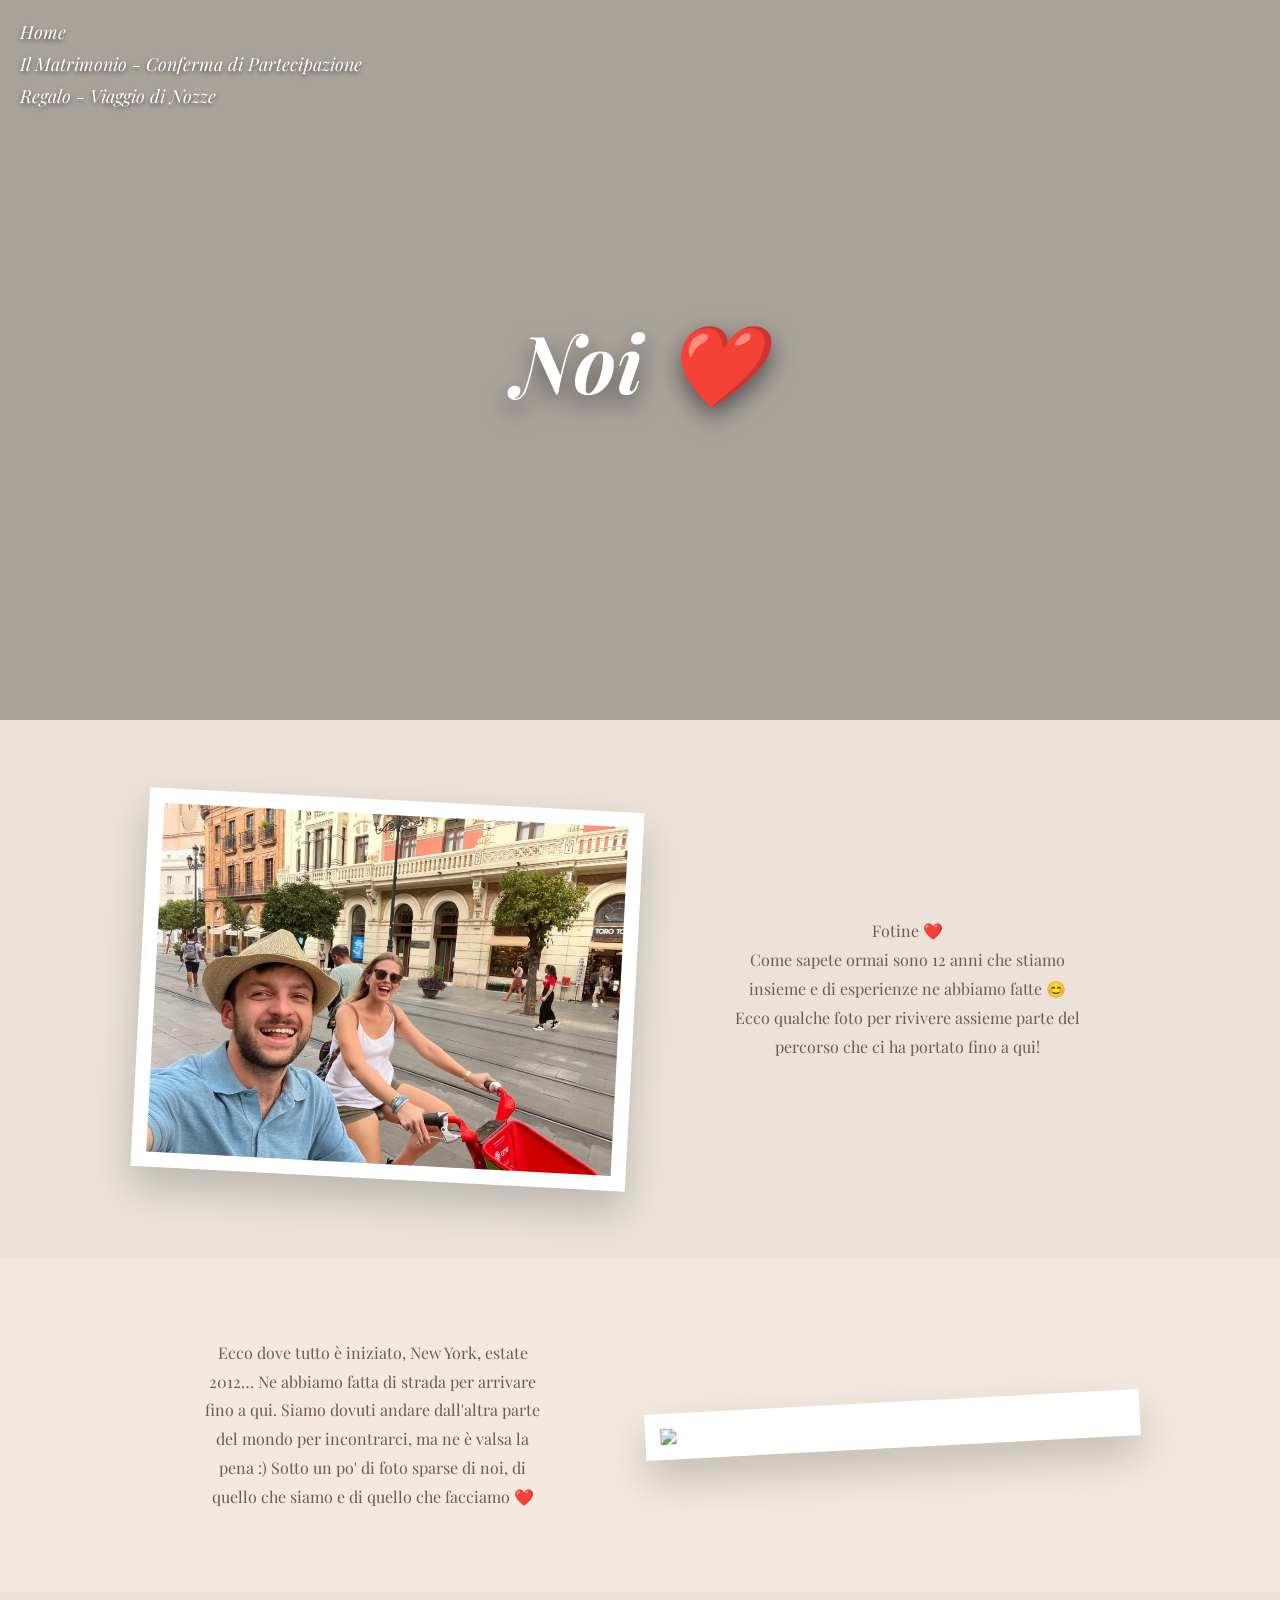
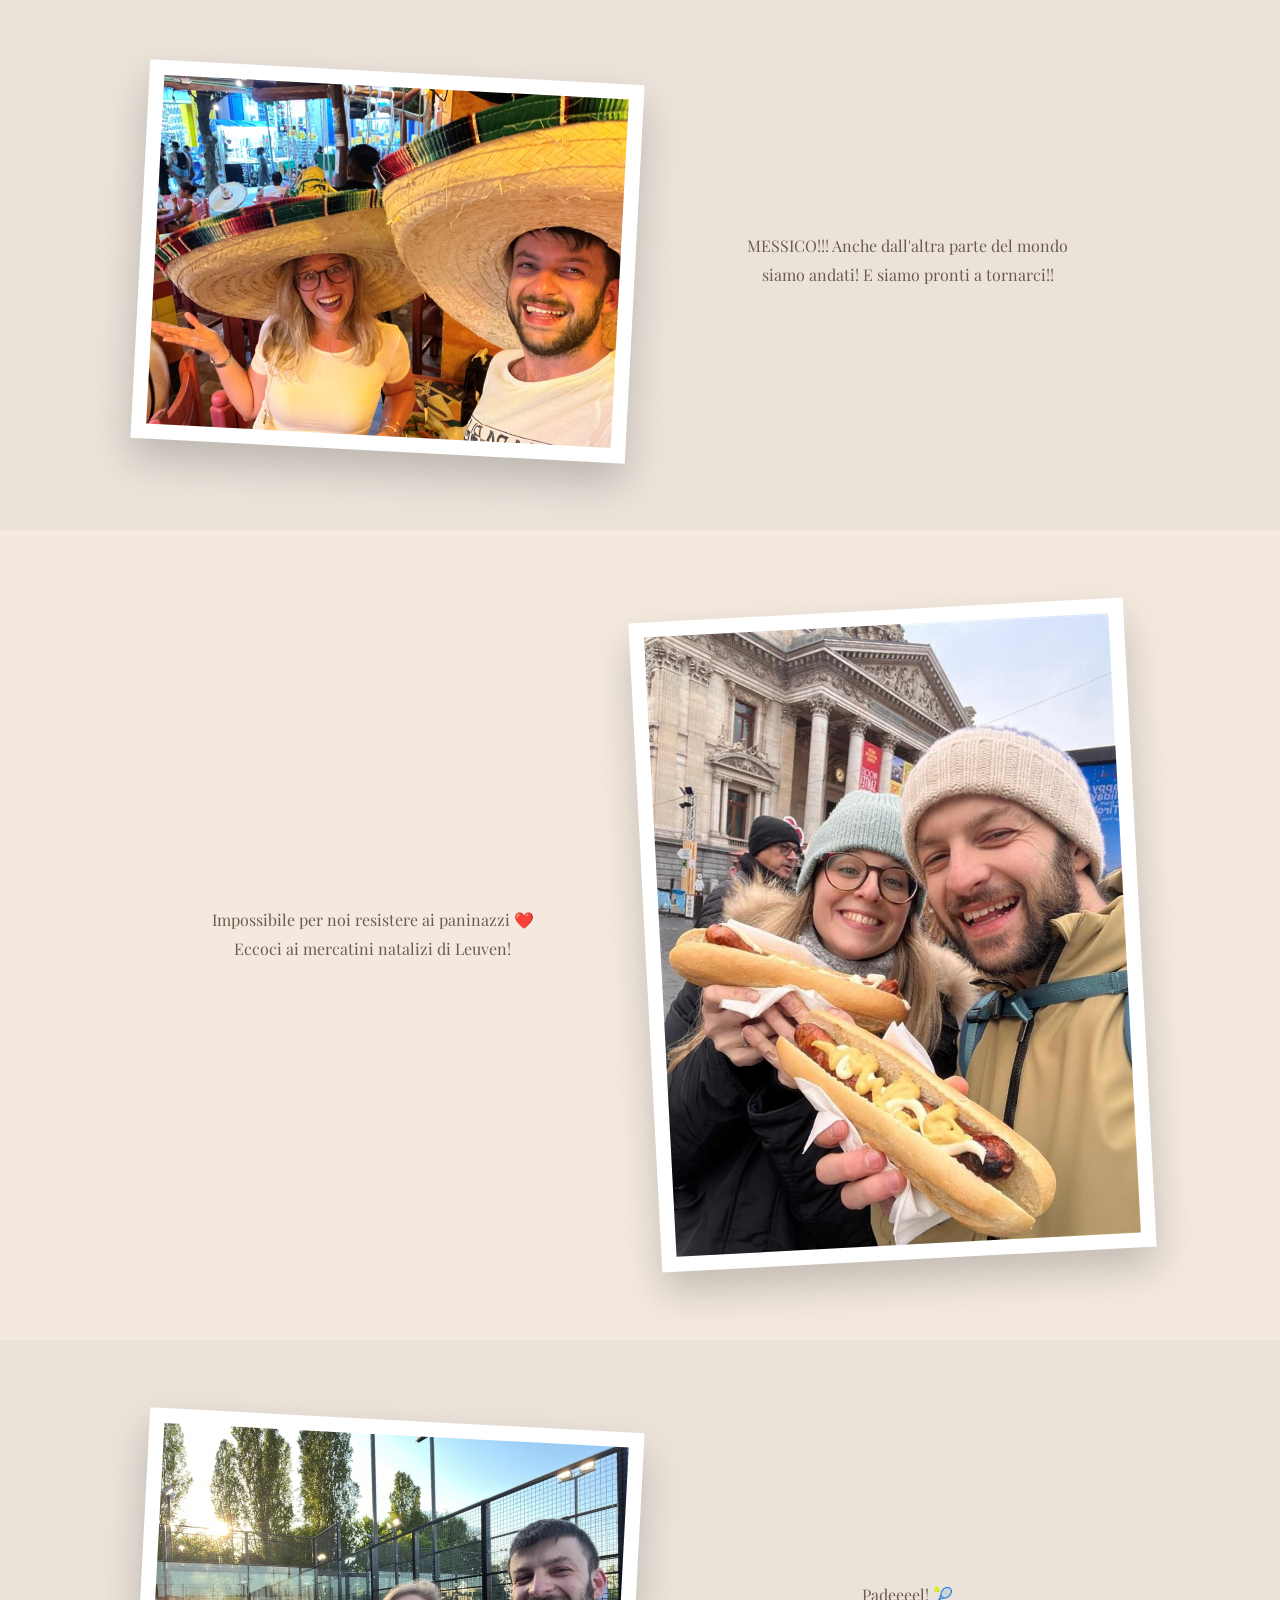
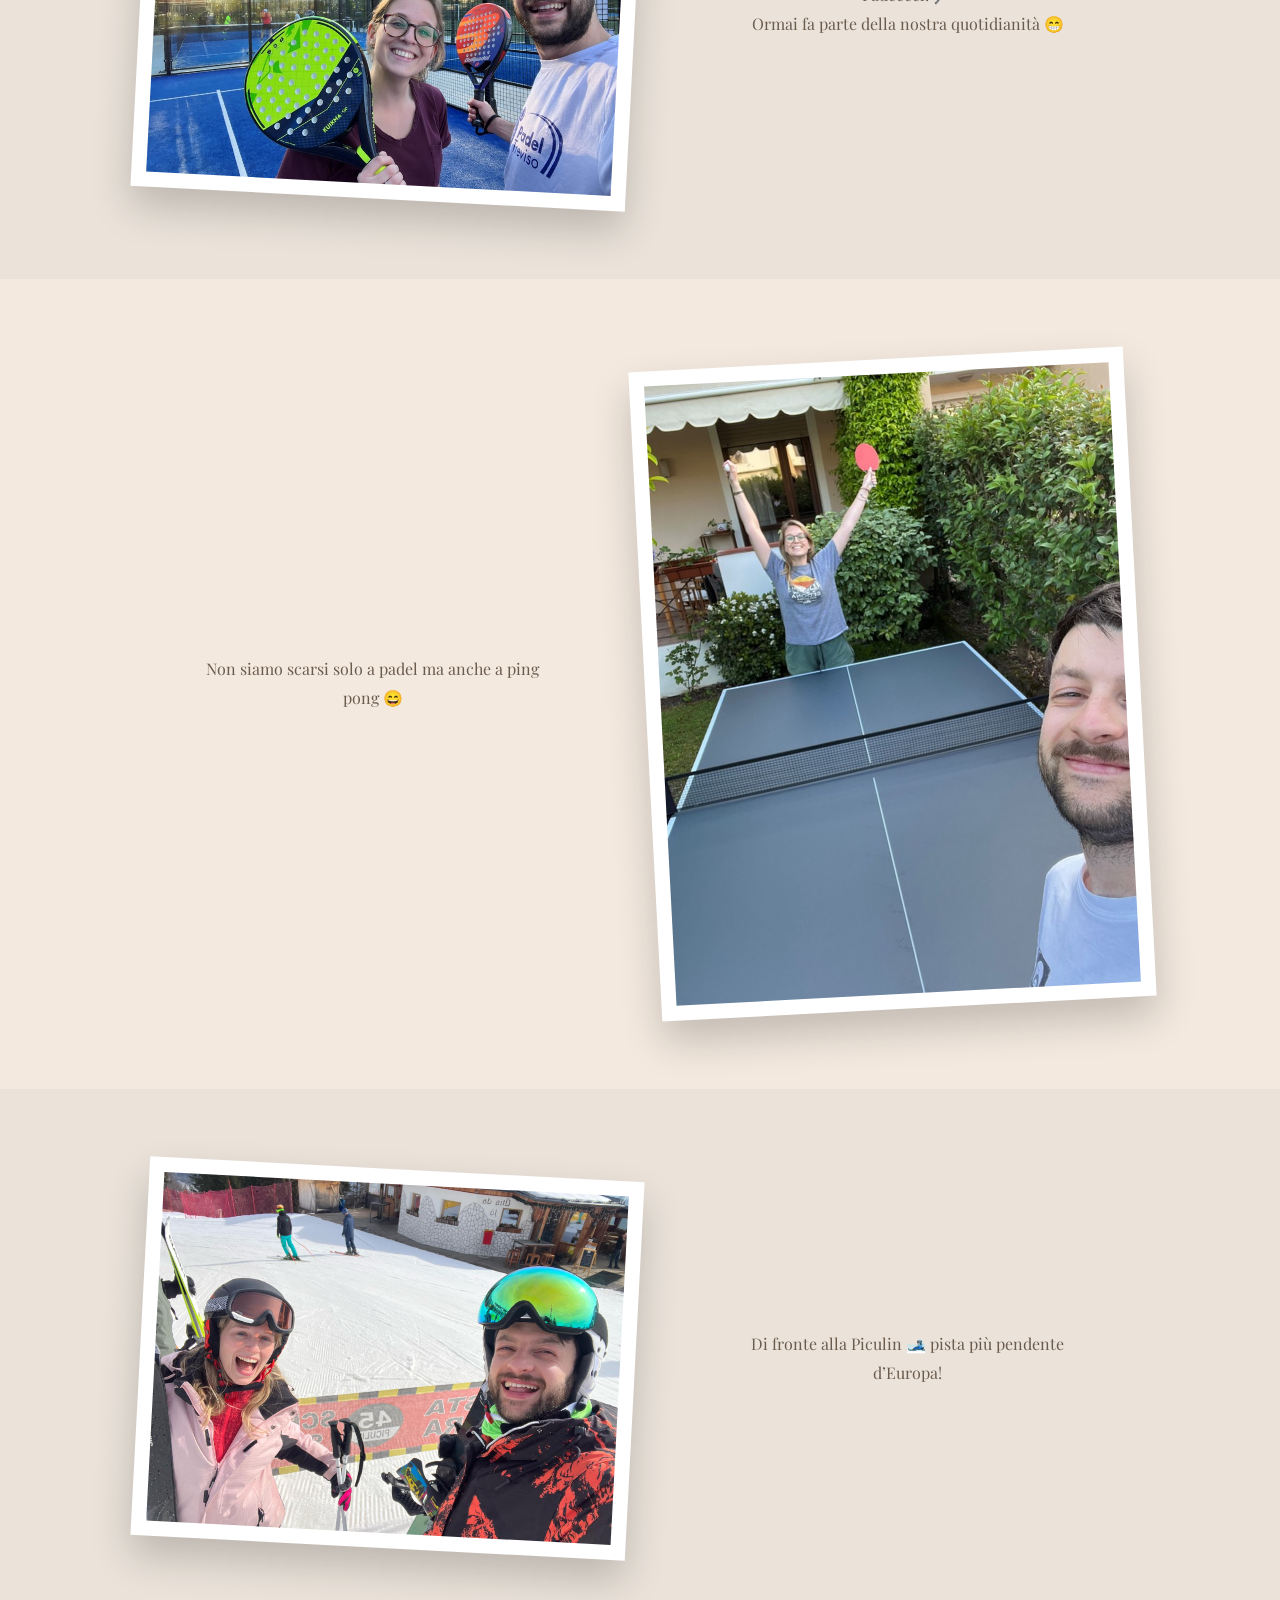
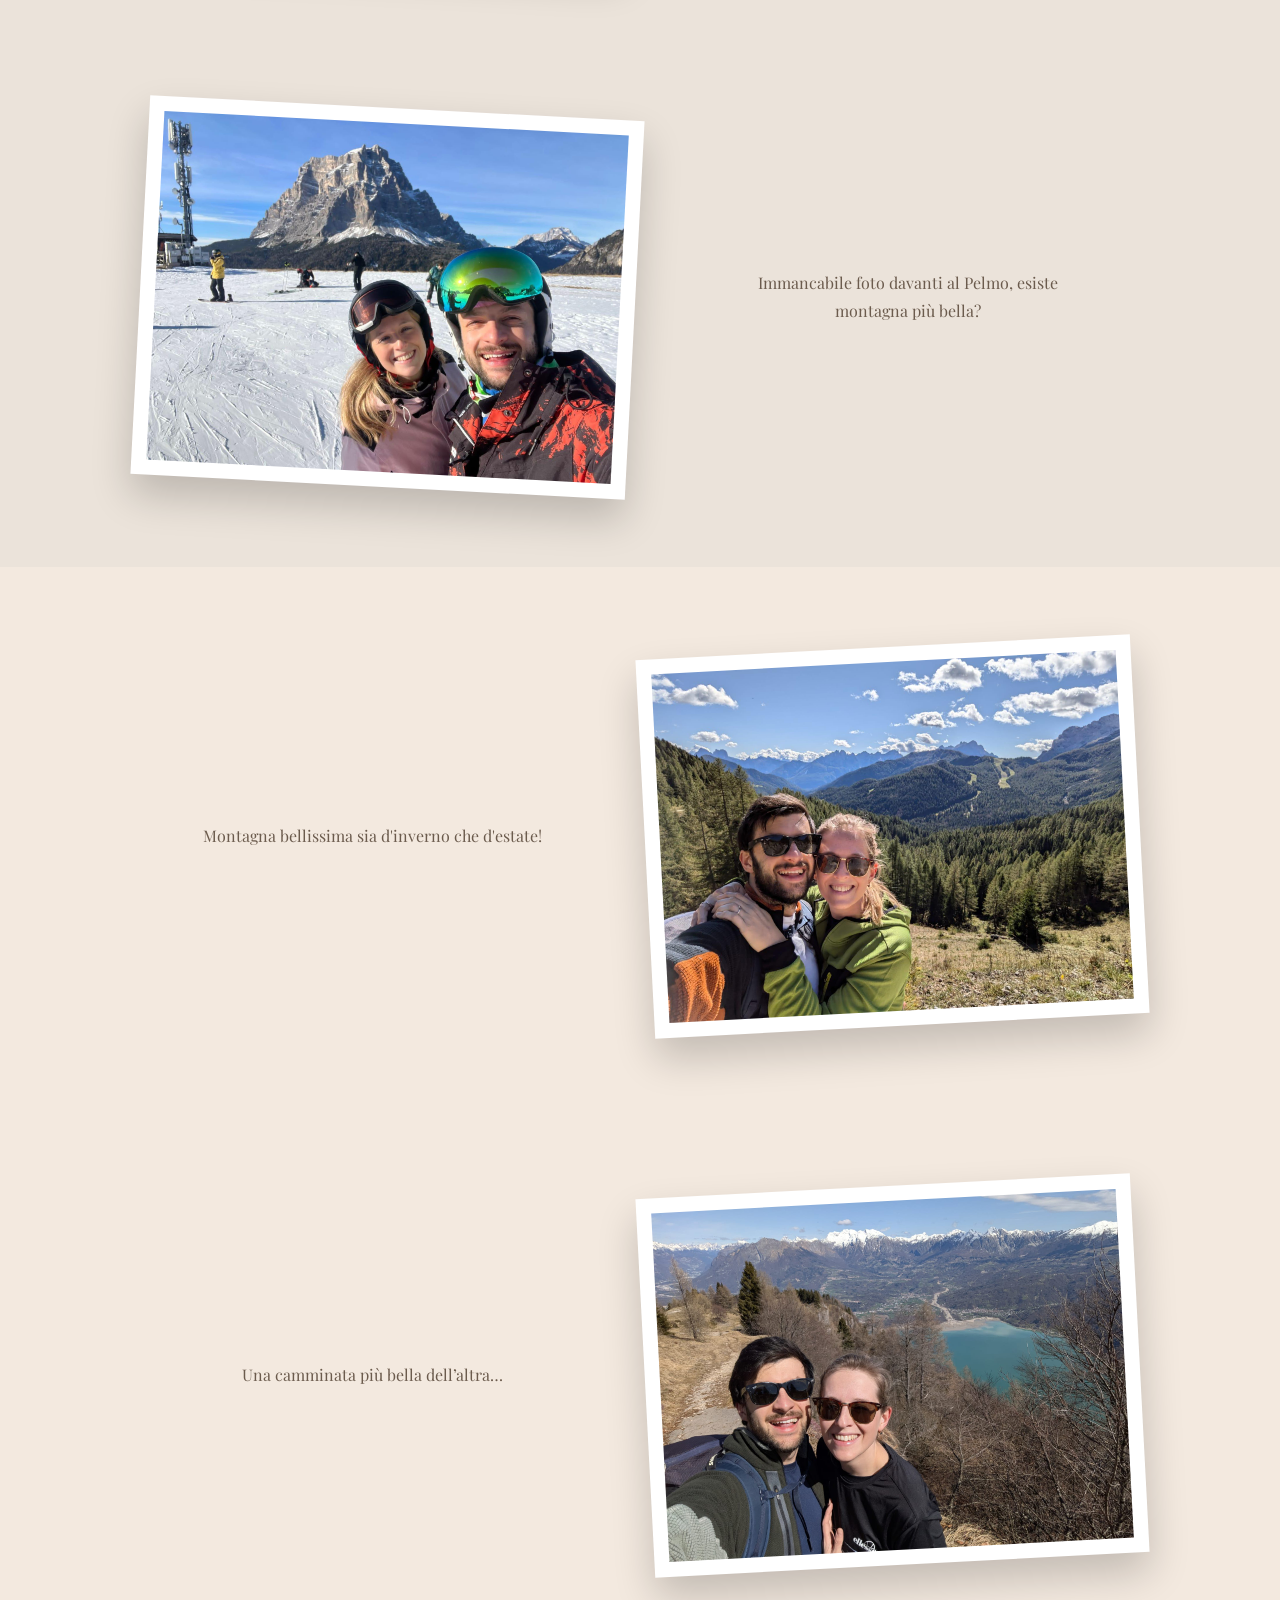
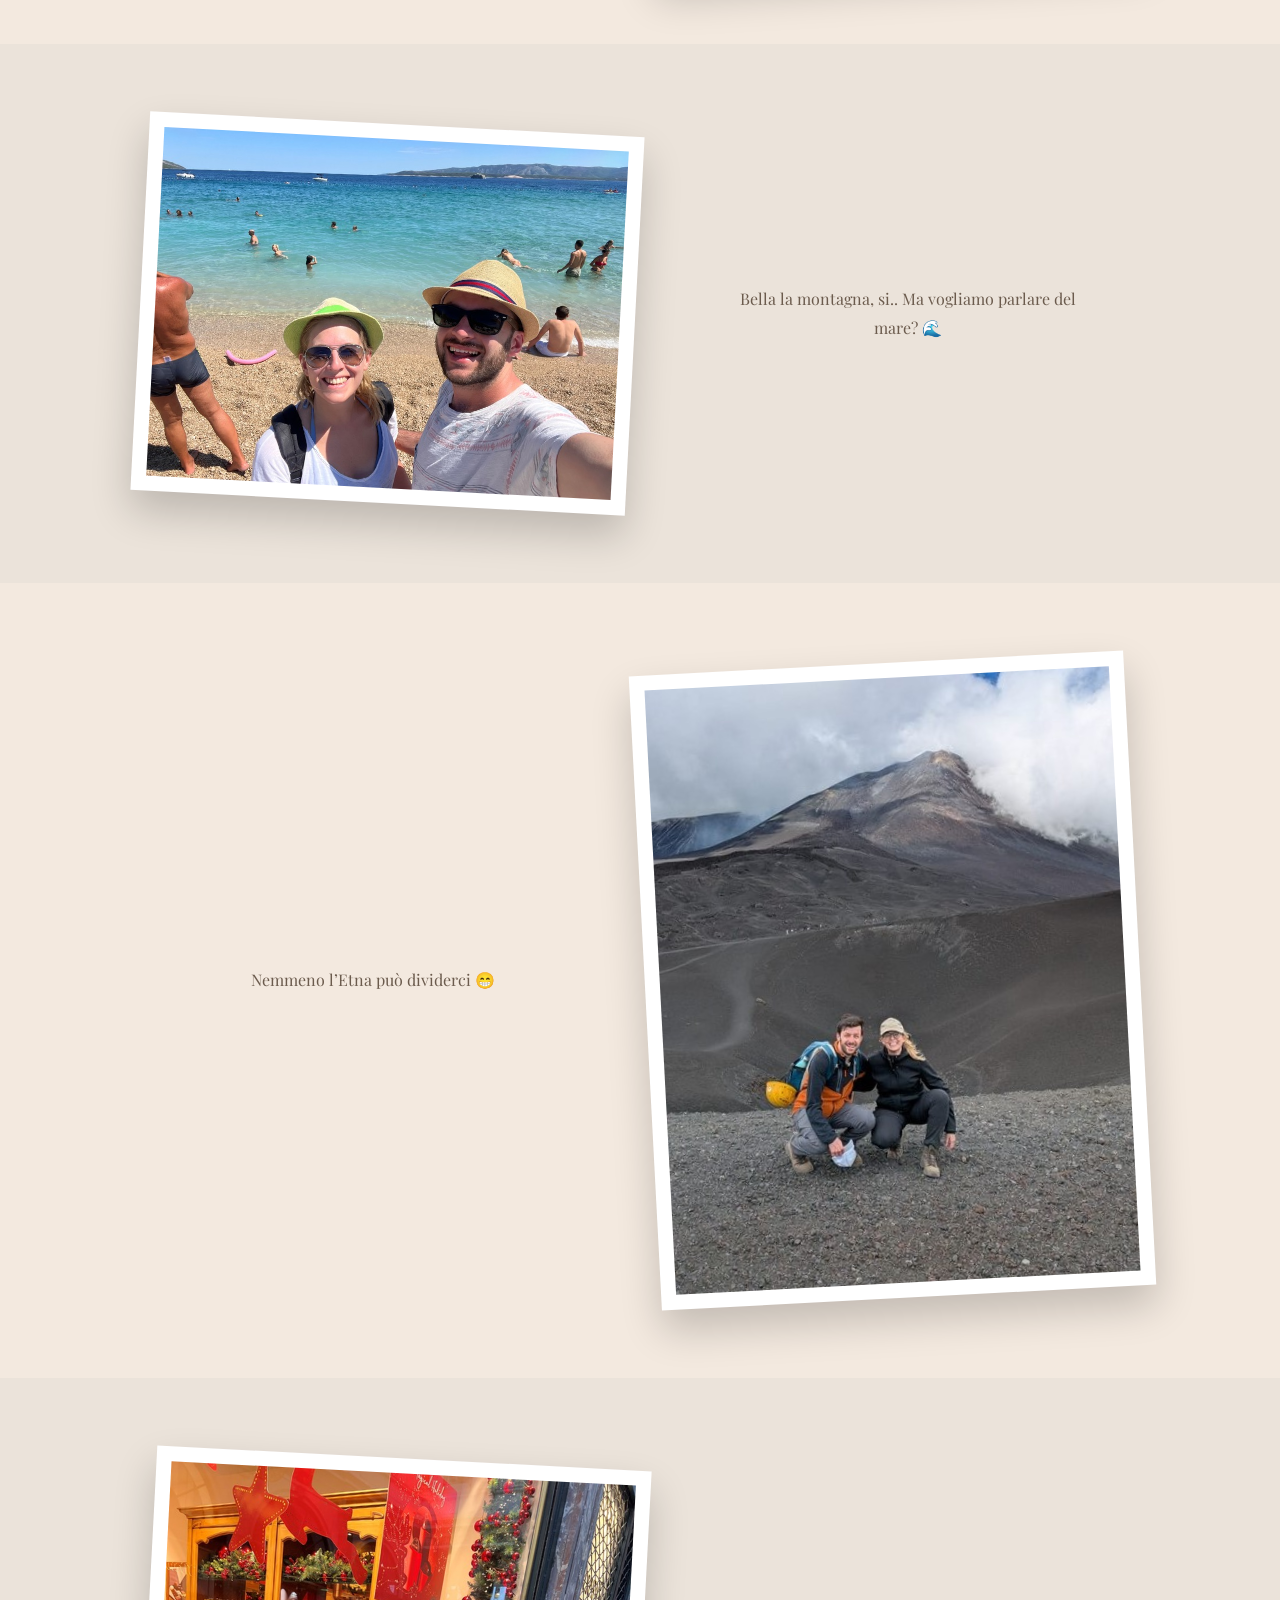
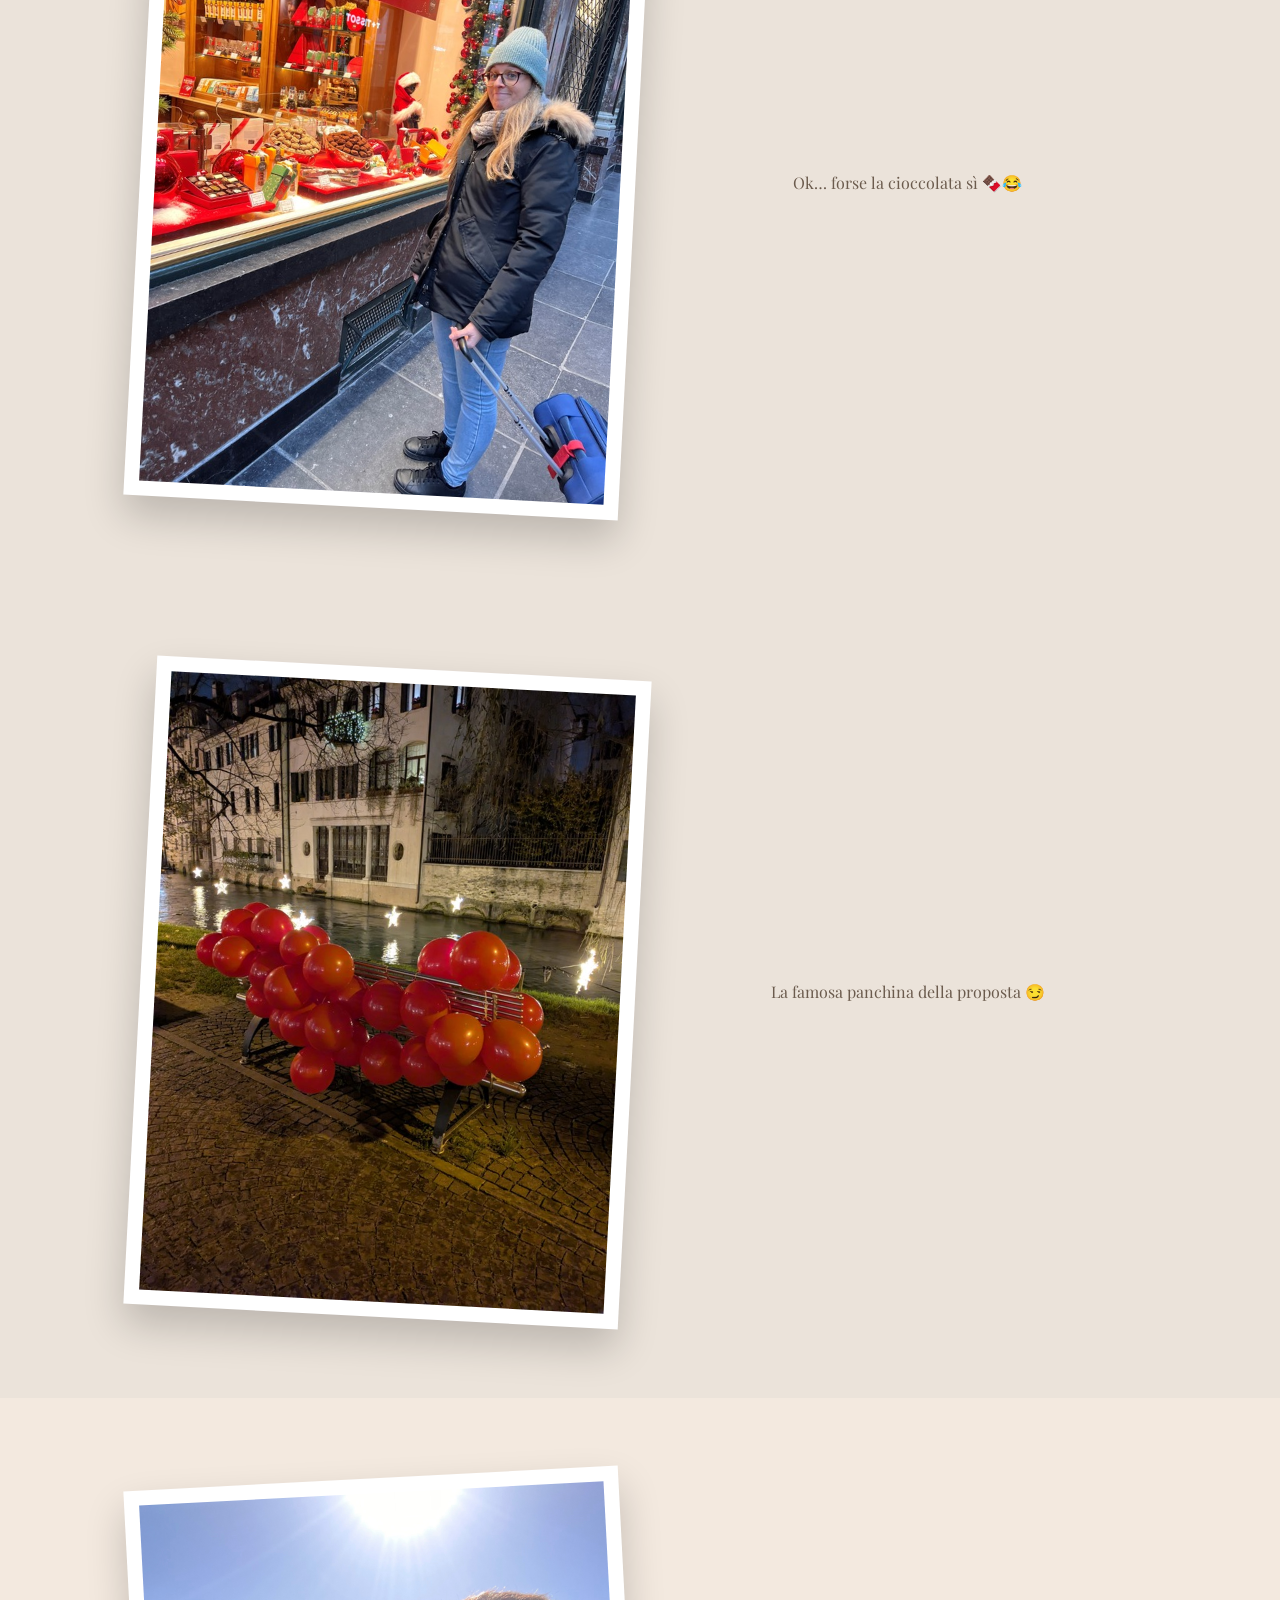
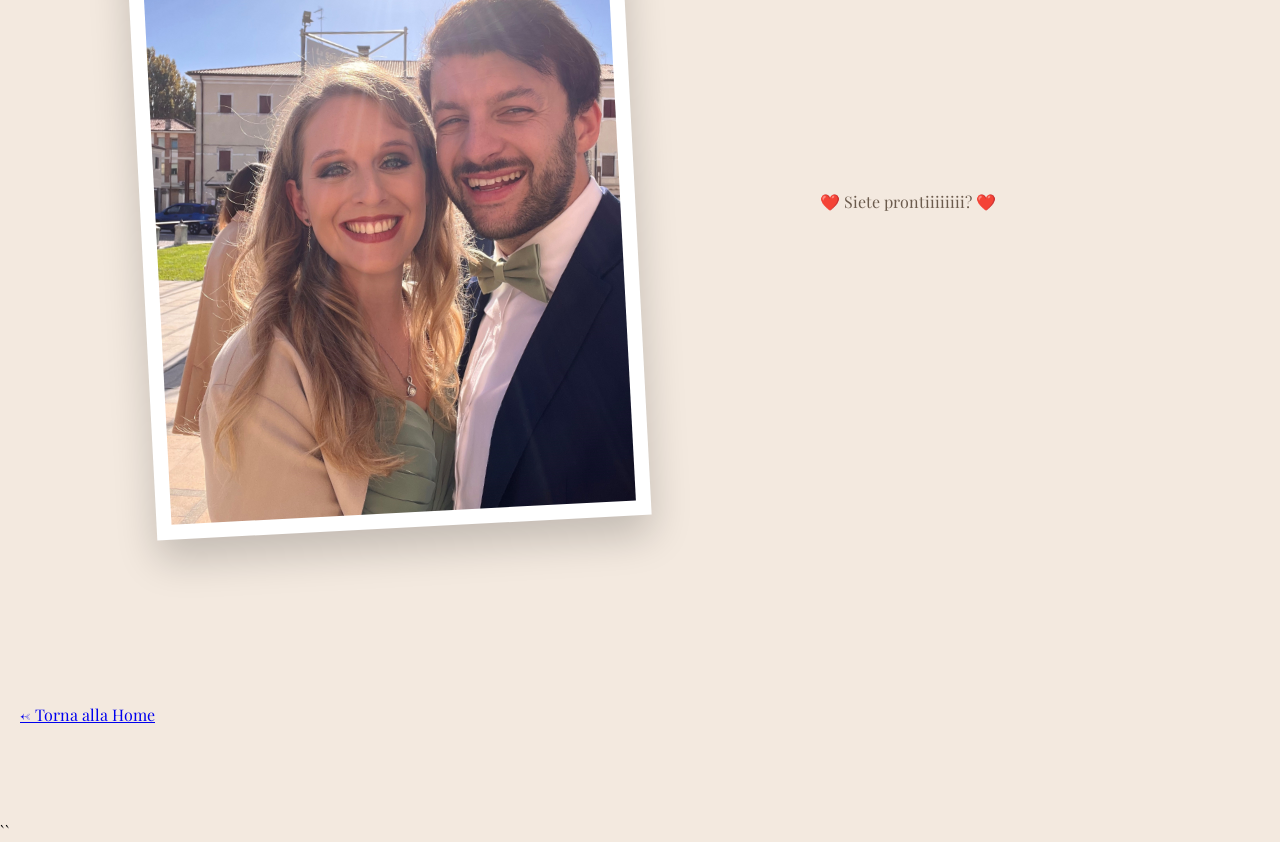
==== commit c114cefd: "Add files via upload" ====
--- a/foto.html
+++ b/foto.html
@@ -12,7 +12,7 @@
 
 <nav class="menu">
   <a href="index.html">Home</a>
-  <a href="matrimonio.html">Il Matrimonio</a>
+  <a href="matrimonio.html">Il Matrimonio - Conferma di Partecipazione</a>
   <a href="viaggio.html">Regalo - Viaggio di Nozze</a>
 </nav>
 
--- a/style.css
+++ b/style.css
@@ -29,11 +29,6 @@
   opacity: 0.7;
 }
 
-.menu a:nth-child(1) { animation-delay: 0.2s; }
-.menu a:nth-child(2) { animation-delay: 0.4s; }
-.menu a:nth-child(3) { animation-delay: 0.6s; }
-.menu a:nth-child(4) { animation-delay: 0.8s; }
-
 @keyframes menuAppear {
   from {
     transform: translateY(-10px);
@@ -47,12 +42,18 @@
 
 /* HERO */
 .hero {
-  height: 100vh;
+  position: relative;
+  min-height: 100dvh;
+  height: 100dvh;
   background: url("sfondo.jpg") center/cover no-repeat;
   display: flex;
   justify-content: center;
   align-items: center;
   text-align: center;
+}
+/* HERO VIAGGIO */
+.hero.viaggio-hero {
+  background: url("viaggio.jpg") center/cover no-repeat;
 }
 
 .hero-small {
@@ -101,7 +102,6 @@
 .name {
   font-size: 120px;
   color: white;
-  font-style: italic;
 }
 
 .and {
@@ -172,7 +172,6 @@
   padding: 15px;
   transform: rotate(-3deg);
   box-shadow: 0 20px 40px rgba(0,0,0,0.2);
-  position: relative;
 }
 
 .polaroid.right {
@@ -181,61 +180,6 @@
 
 .polaroid img {
   width: 100%;
-  display: block;
-}
-
-/* SCOTCH */
-.polaroid::before {
-  content: "";
-  width: 70px;
-  height: 20px;
-  background: rgba(255,255,255,0.6);
-  position: absolute;
-  top: -10px;
-  left: 40%;
-  transform: rotate(8deg);
-}
-
-.polaroid::after {
-  content: "";
-  width: 60px;
-  height: 18px;
-  background: rgba(255,255,255,0.5);
-  position: absolute;
-  bottom: -10px;
-  right: 30%;
-  transform: rotate(-10deg);
-}
-
-/* MAPPA */
-.map {
-  width: 100%;
-  height: 250px;
-  border-radius: 8px;
-  margin-top: 20px;
-}
-
-/* FORM */
-form {
-  max-width: 400px;
-  margin: 30px auto;
-}
-
-form input,
-form textarea {
-  width: 100%;
-  padding: 12px;
-  margin: 10px 0;
-  border: 1px solid #ddd;
-  border-radius: 5px;
-}
-
-form button {
-  background: #8b6f5c;
-  color: white;
-  padding: 12px 20px;
-  border: none;
-  border-radius: 5px;
 }
 
 /* VIDEO HERO */
@@ -260,17 +204,40 @@
   justify-content: center;
 }
 
-/* HEART */
-.heart {
-  display: inline-block;
-  margin-left: 5px;
-  animation: pulse 1.5s infinite;
-}
-
-@keyframes pulse {
-  0% { transform: scale(1); }
-  50% { transform: scale(1.2); }
-  100% { transform: scale(1); }
+/* HERO INFO (RIQUADRO BIANCO) */
+.hero-info {
+  position: absolute;
+  bottom: 60px;
+  right: 40px;
+
+  background: rgba(255,255,255,0.9);
+  padding: 15px 20px;
+  border-radius: 8px;
+  box-shadow: 0 10px 25px rgba(0,0,0,0.2);
+
+  text-align: right;
+  font-style: italic;
+  font-size: 18px;
+  line-height: 1.6;
+  color: #5a4b3f;
+
+  z-index: 2;
+}
+
+.hero-info p {
+  margin: 0;
+}
+
+/* MENU NERO SOLO PAGINA VIAGGIO */
+.viaggio-page .menu a {
+  color: black;
+  text-shadow: none;
+}
+
+/* HERO MATRIMONIO (DESKTOP) */
+.matrimonio-page .hero-small {
+  align-items: flex-start;
+  padding-top: 80px;
 }
 
 /* MOBILE */
@@ -285,9 +252,8 @@
     flex-direction: column;
   }
 
-  .photo,
-  .text {
-    width: 100%;
+  .grid > .photo {
+    margin-bottom: 20px;
   }
 
   .polaroid {
@@ -307,65 +273,22 @@
   .video-hero {
     height: 50vh;
   }
-}
-
-/* TITOLI FOTO */
-.title-photo {
-  font-size: 30px;
-  font-style: italic;
-  color: #6b5b4d;
-  text-align: center;
-  margin-bottom: 15px;
-}
-
-/* TESTO FOTO */
-.desc-photo {
-  font-size: 18px;
-  line-height: 1.8;
-  color: #6b5b4d;
-  text-align: center;
-  max-width: 400px;
-  margin: auto;
-}
-
-/* LINK HOME */
-.center-home {
-  text-align: center;
-  margin-top: 40px;
-}
-
-.center-home a {
-  font-size: 20px;
-  font-style: italic;
-  color: #6b5b4d;
-  text-decoration: underline;
-  transition: opacity 0.3s;
-}
-
-.center-home a:hover {
-  opacity: 0.7;
-}
-
-/* HERO VIAGGIO */
-.viaggio-hero {
-  height: 100vh;
-  background: url("viaggio.jpg") center/cover no-repeat;
-  display: flex;
-  justify-content: center;
-  align-items: center;
-}
-
-.viaggio-hero .title {
-  color: #f2e7dc;
-  line-height: 1.2;
-}
-
-/* QR */
-.qr {
-  margin: 40px 0;
-  text-align: center;
-}
-
-.qr img {
-  width: 140px;
+
+  /* HERO INFO MOBILE */
+  .hero-info {
+    right: 20px;
+    bottom: 30px;
+    font-size: 14px;
+    padding: 12px 15px;
+  }
+
+  /* MATRIMONIO MOBILE */
+  .matrimonio-page .hero-small {
+    align-items: center;
+    padding-top: 0;
+  }
+
+  .matrimonio-page .title {
+    transform: translateY(30px) !important;
+  }
 }
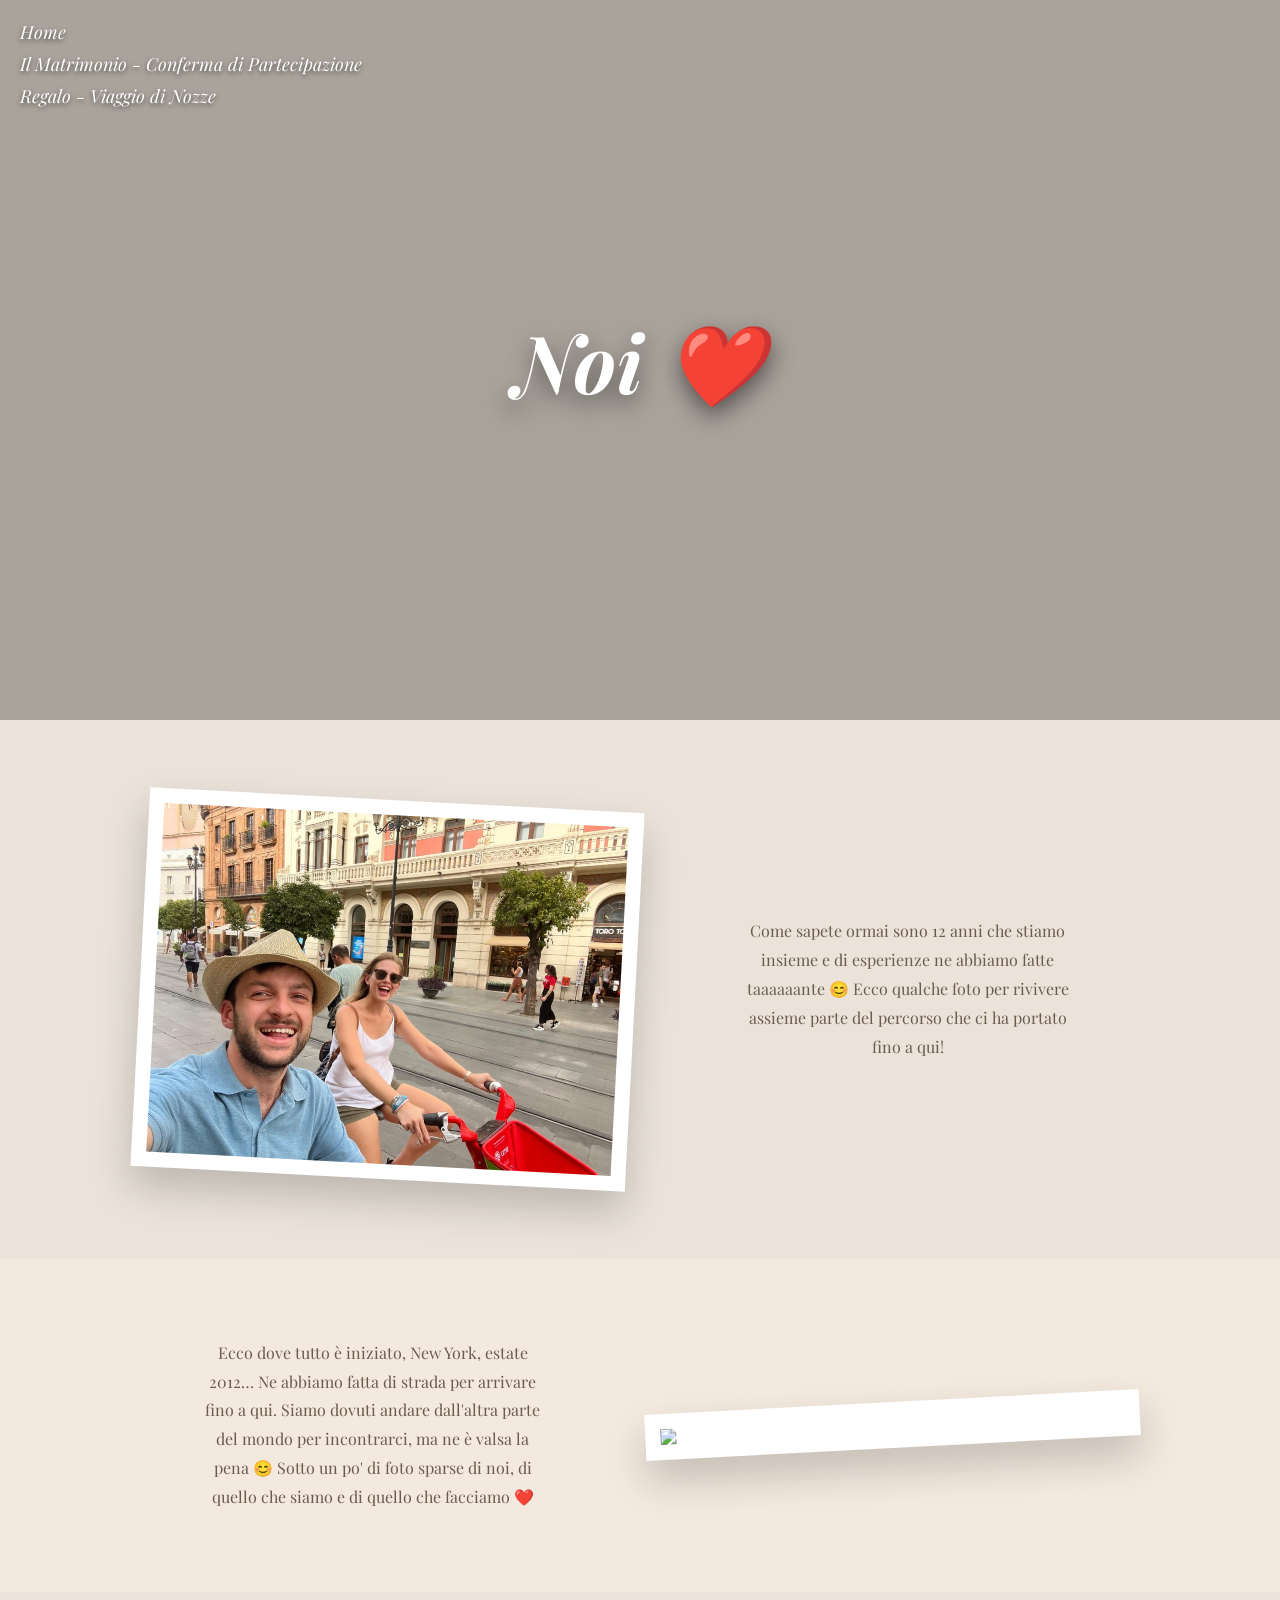
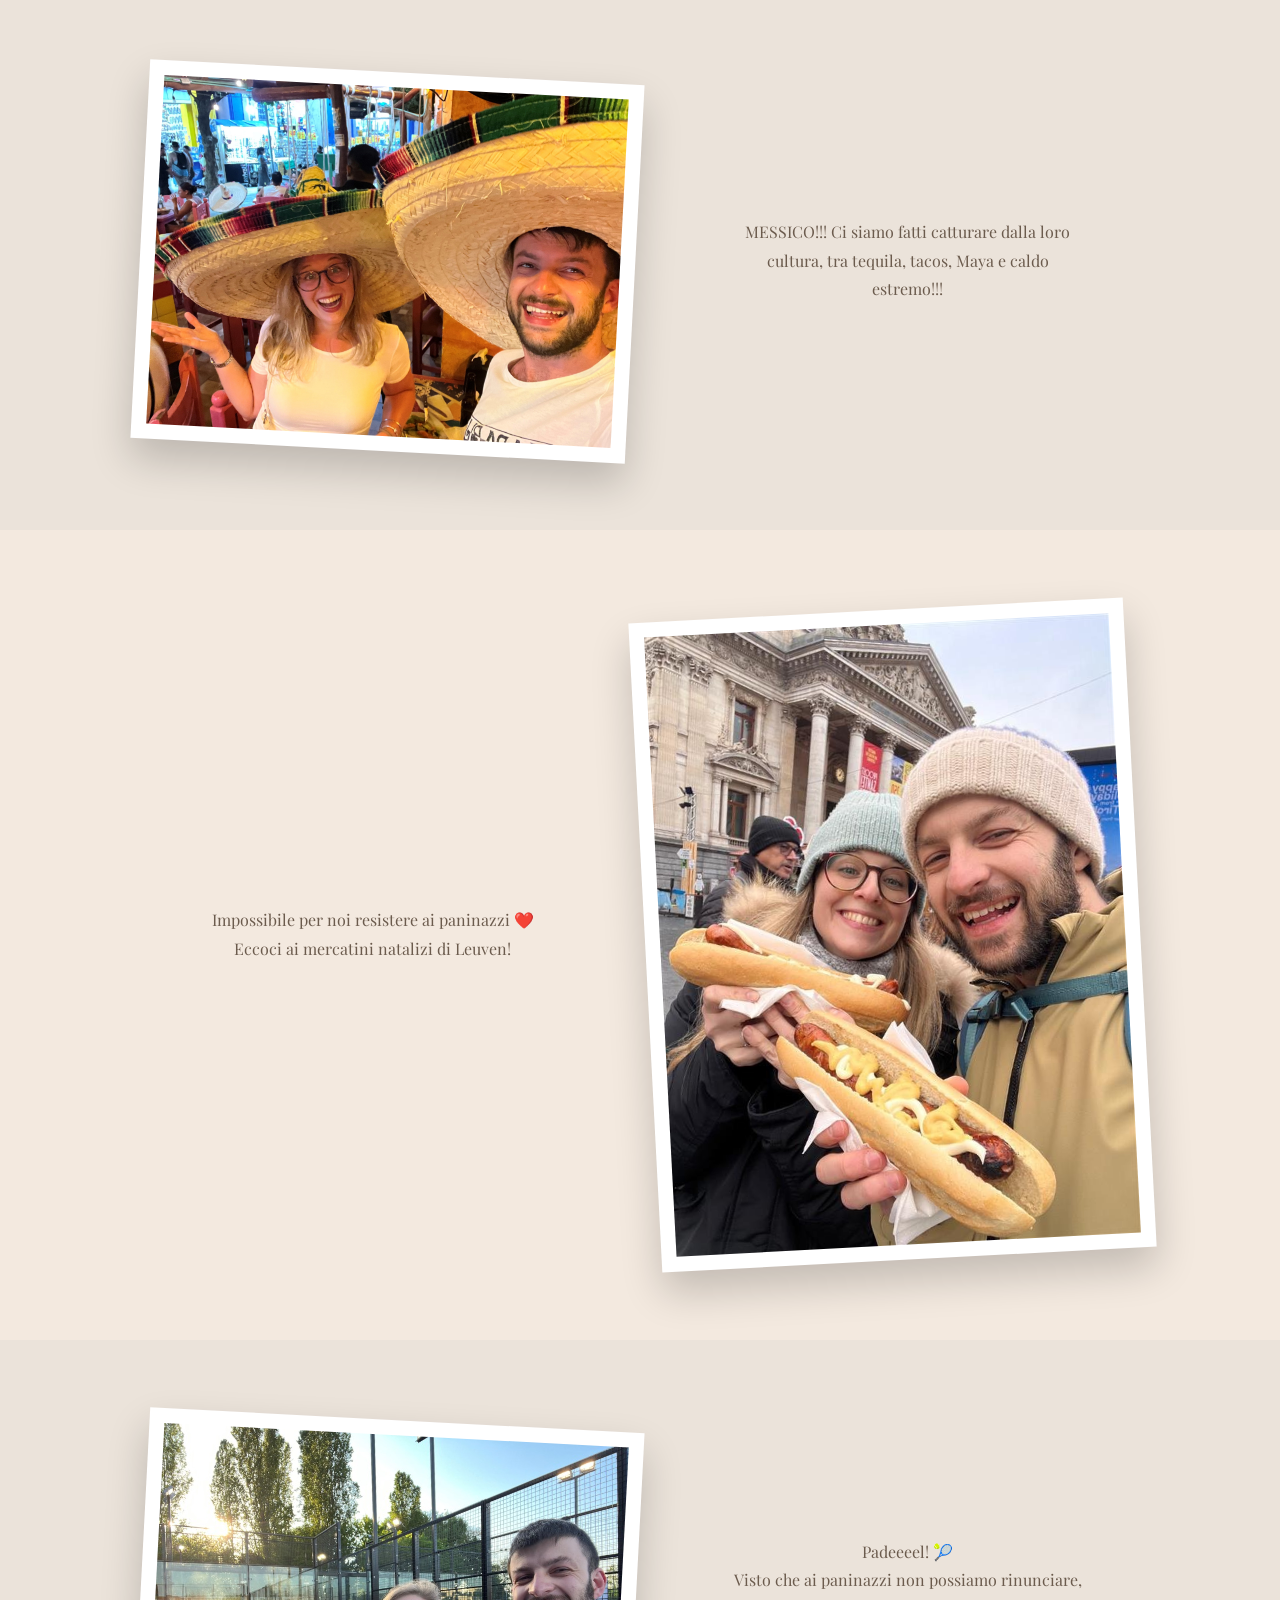
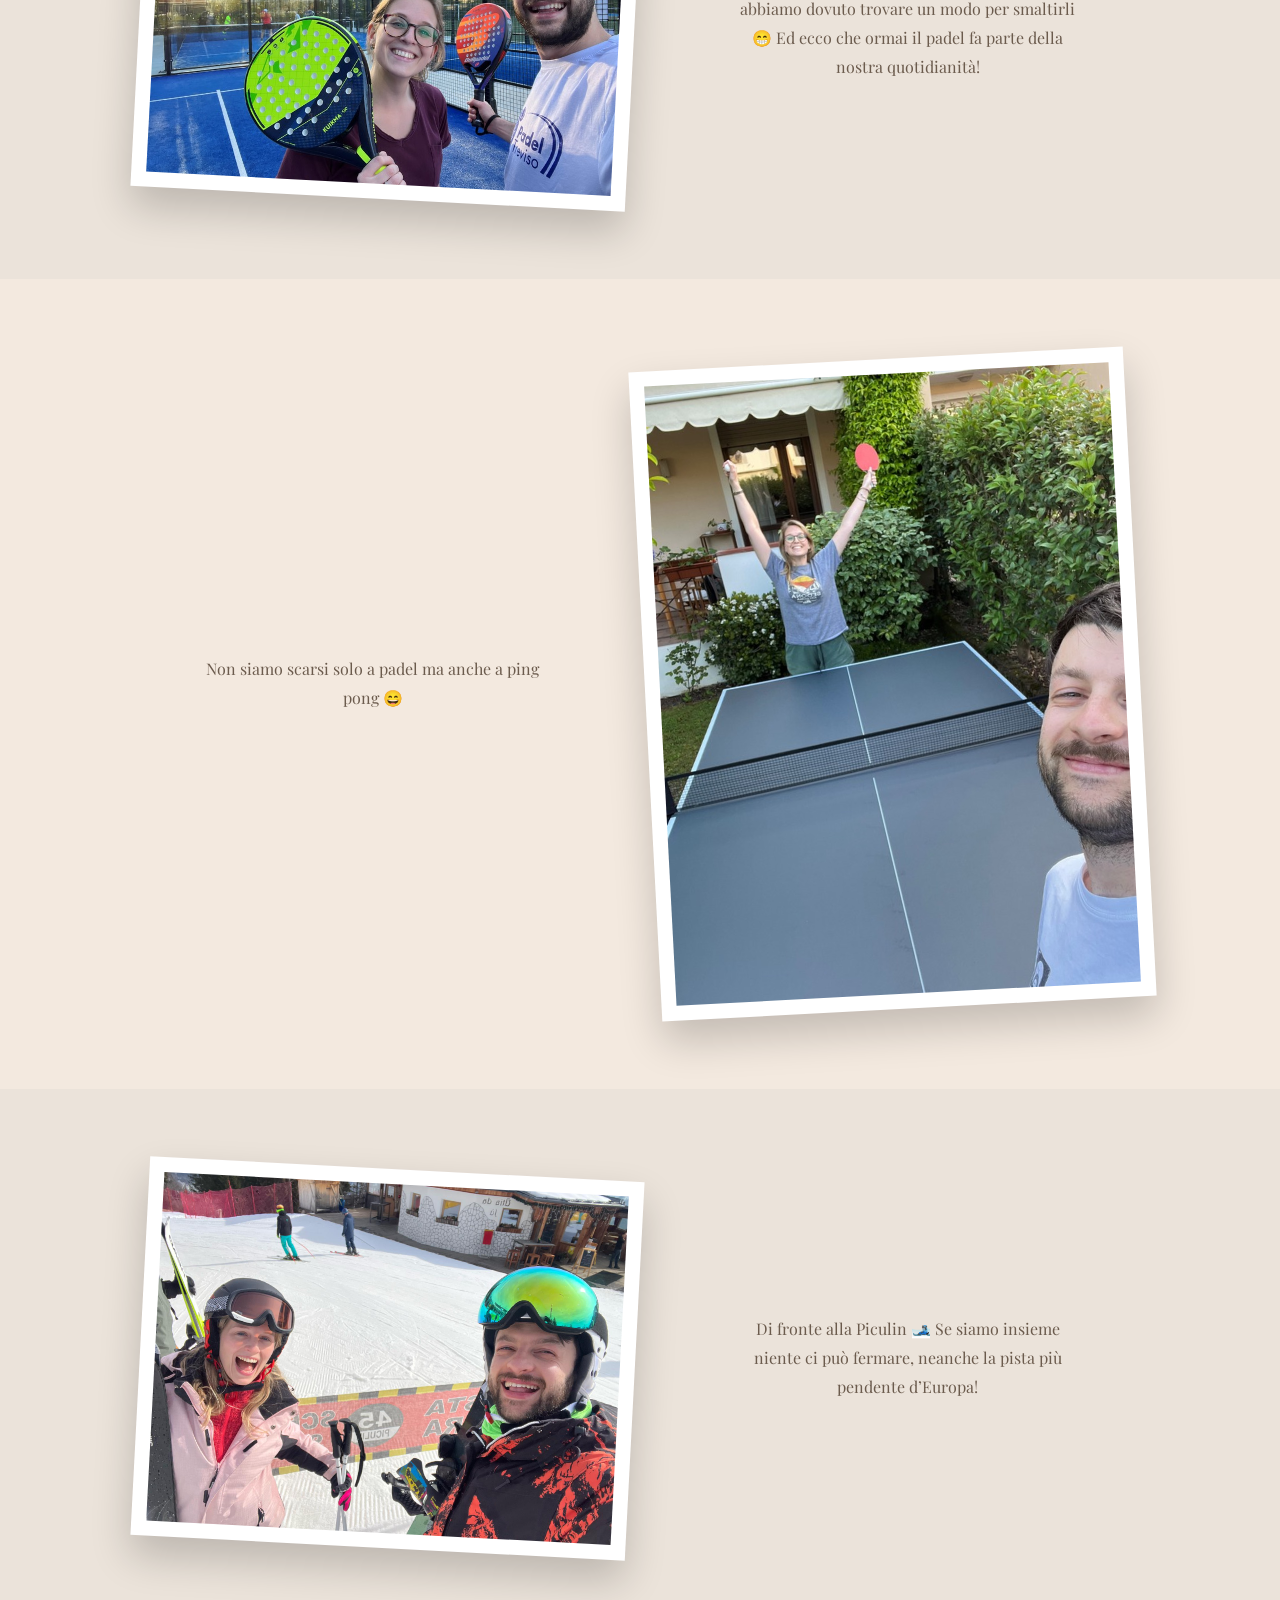
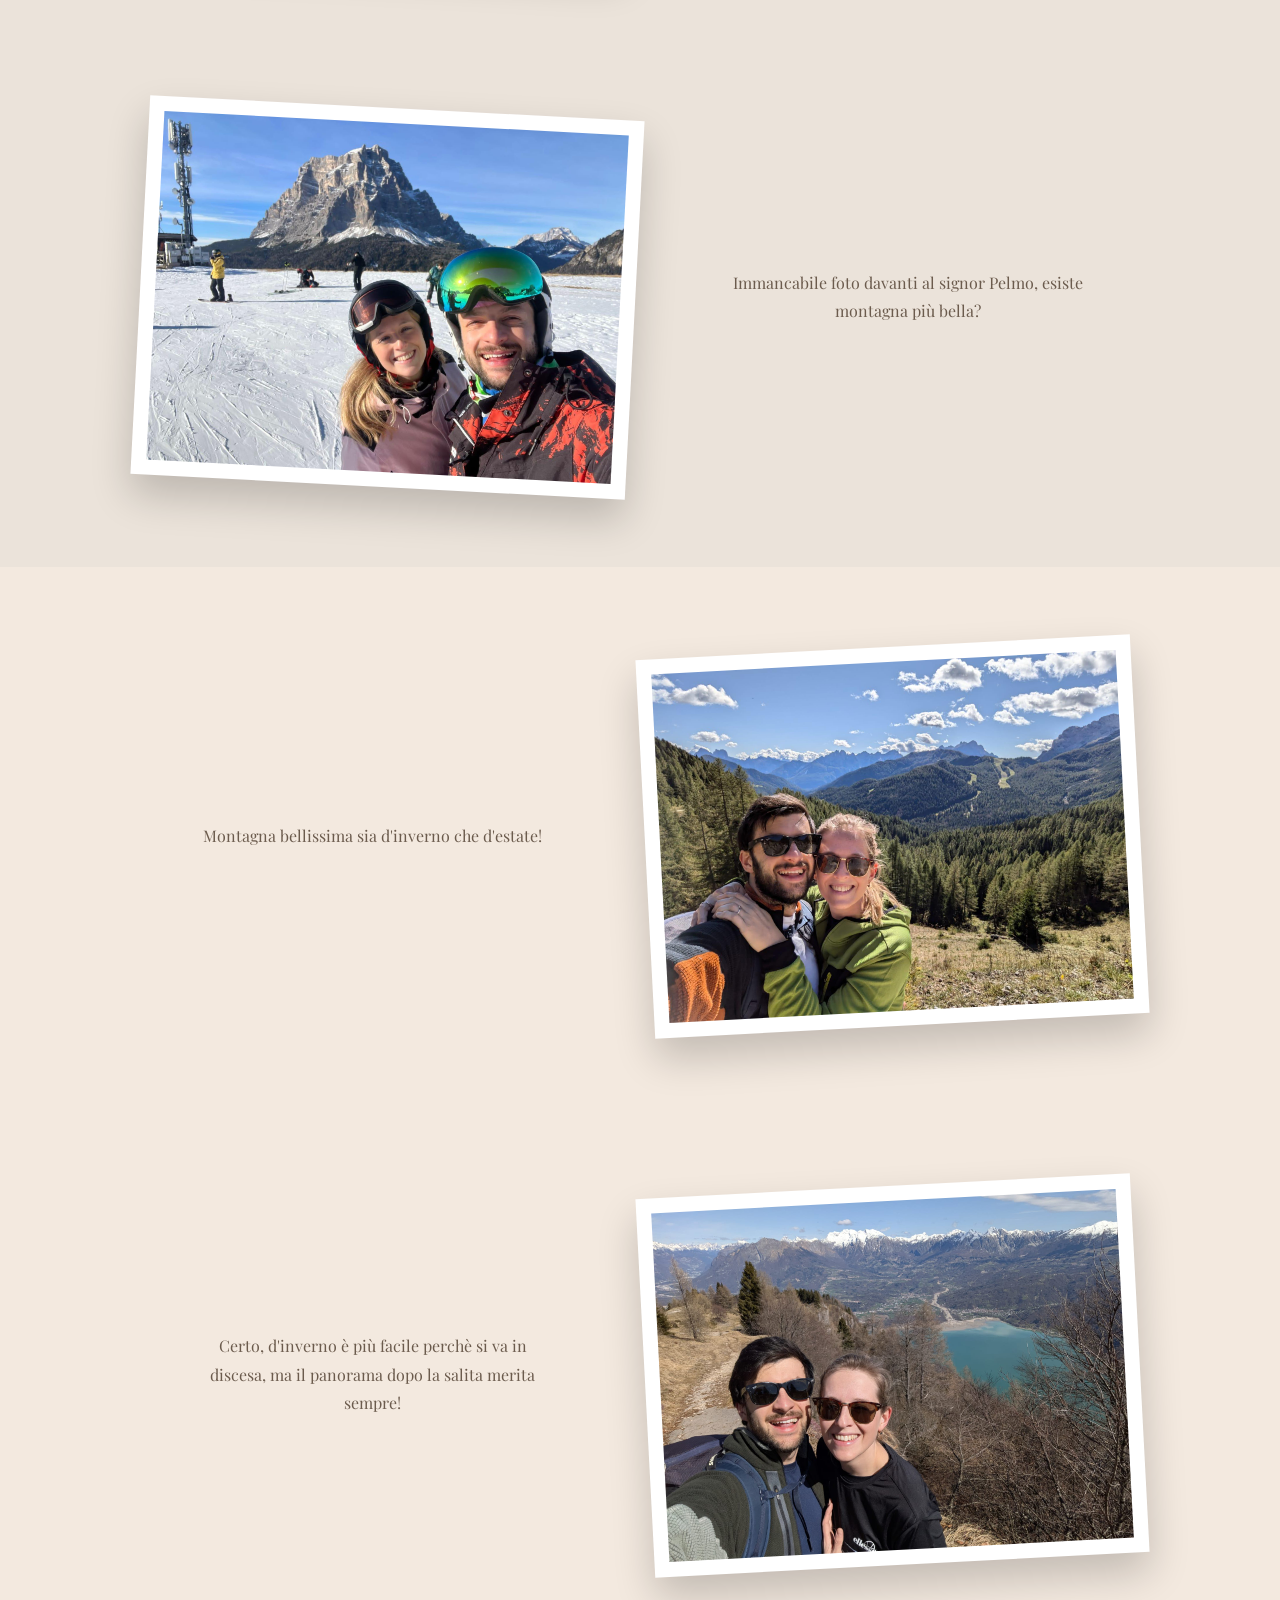
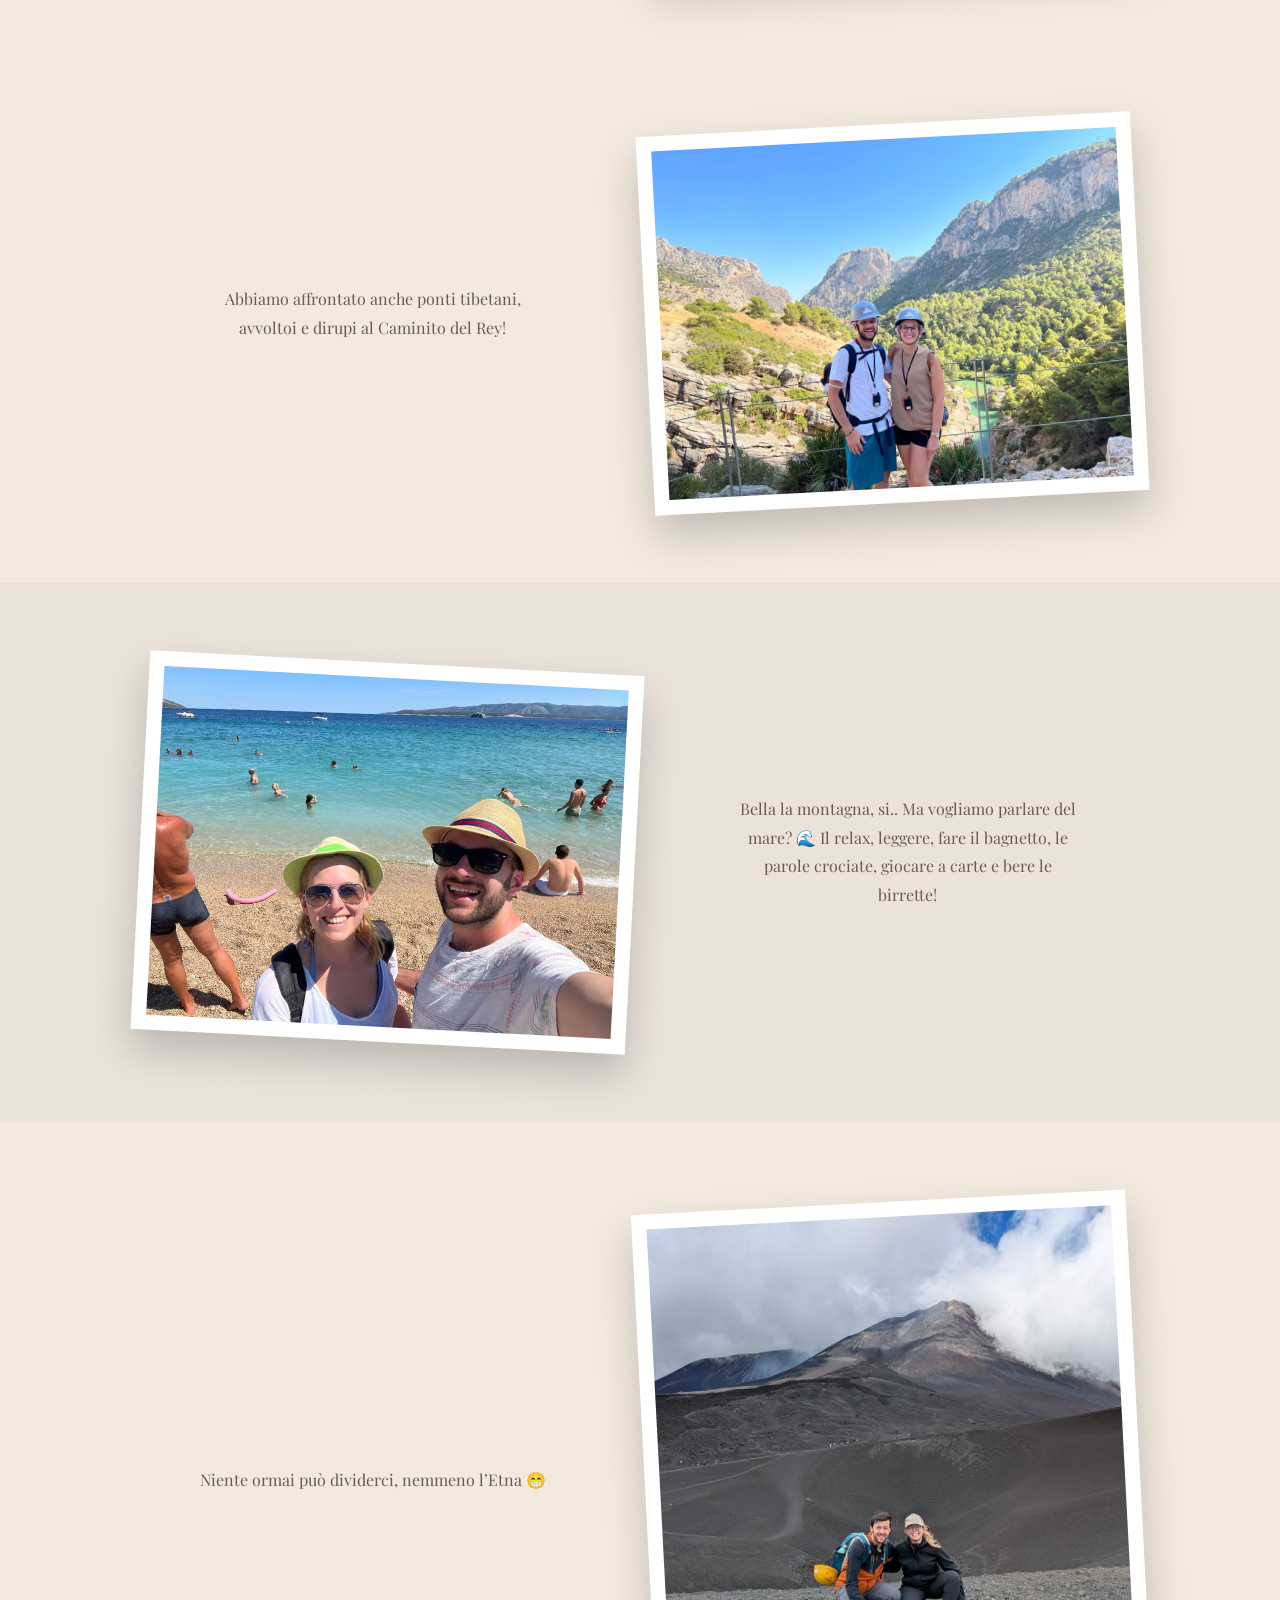
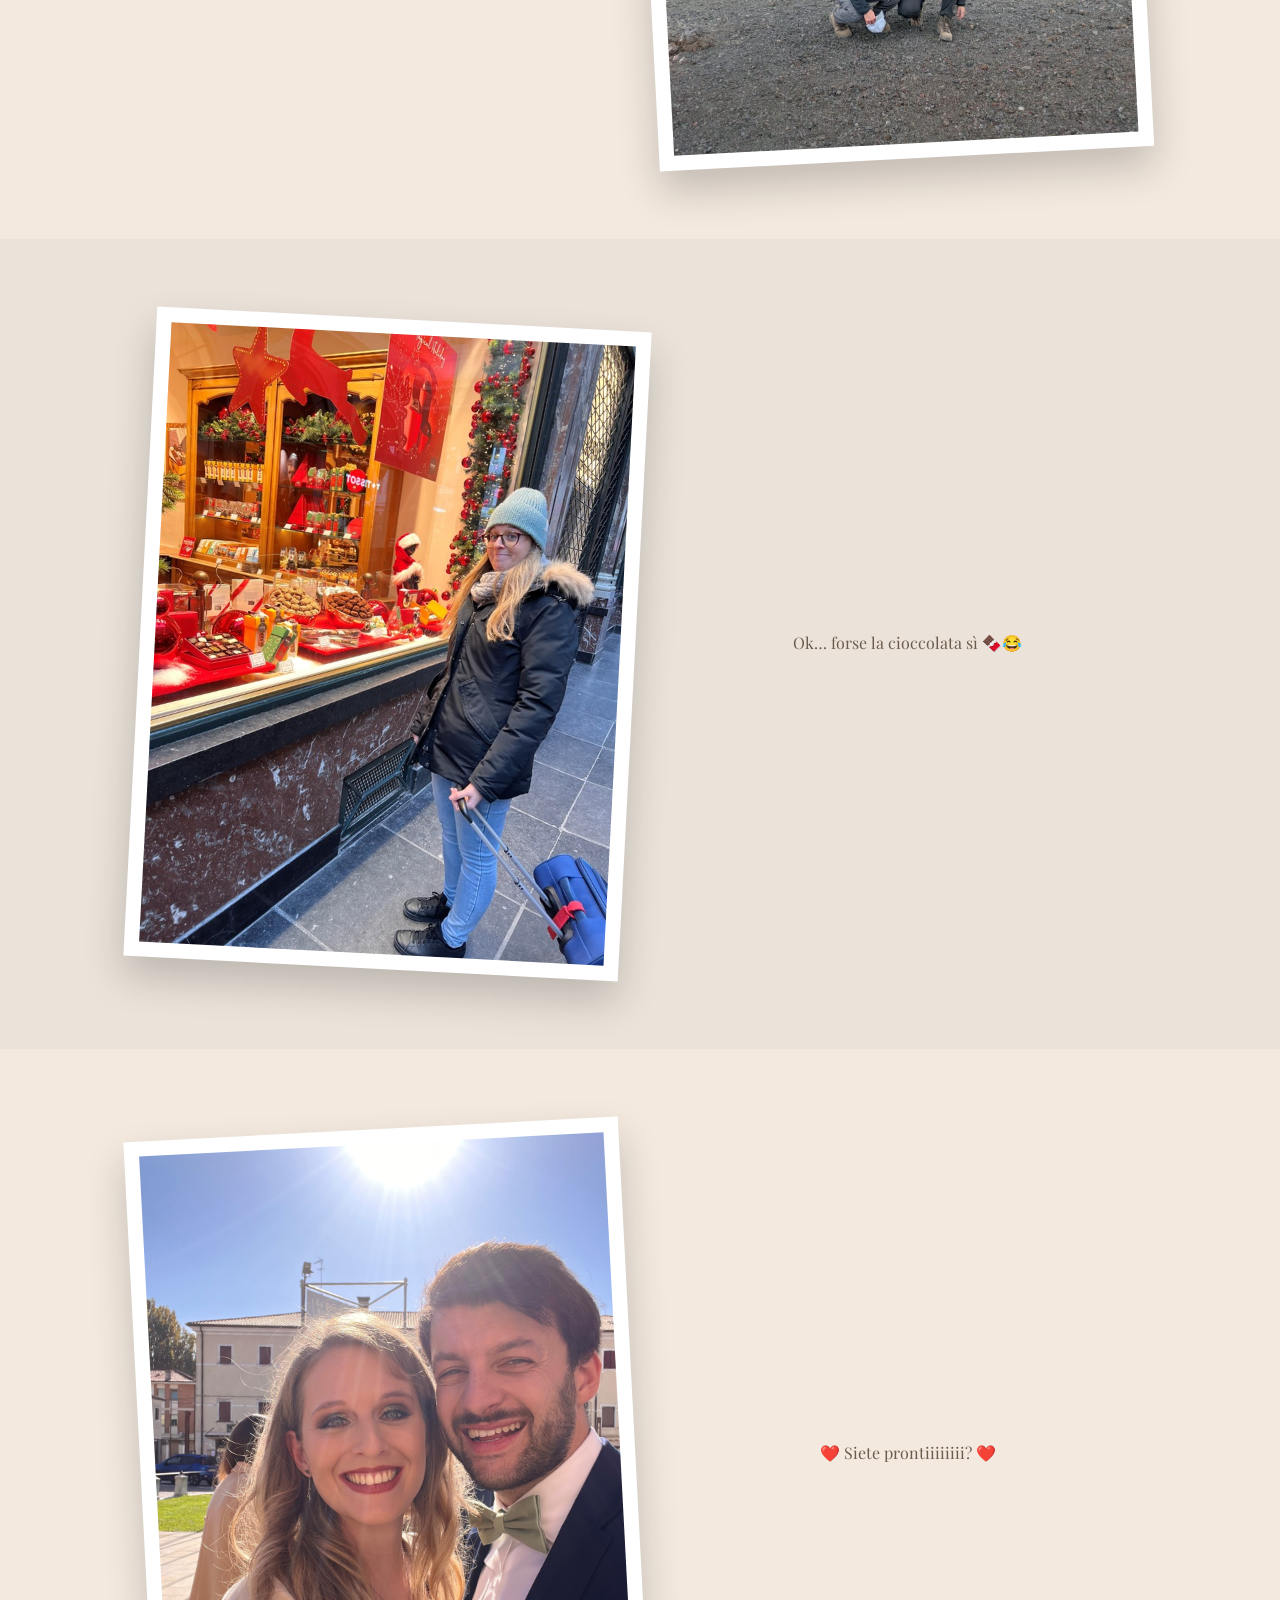
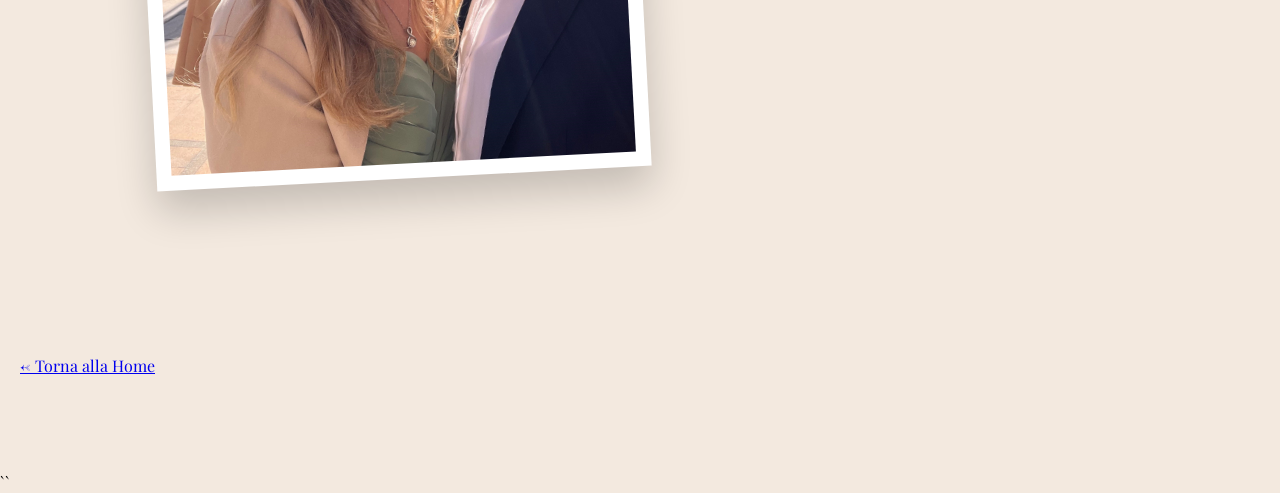
==== commit 5c2e9f5b: "Add files via upload" ====
--- a/foto.html
+++ b/foto.html
@@ -33,10 +33,9 @@
       <img src="andalucia.jpg">
     </div>
     <div class="text">
-      <p class="title-photo">Fotine ❤️</p>
       <p class="desc-photo">
         Come sapete ormai sono 12 anni che stiamo insieme  
-        e di esperienze ne abbiamo fatte 😊  
+        e di esperienze ne abbiamo fatte taaaaaante 😊  
         Ecco qualche foto per rivivere assieme parte del percorso  
         che ci ha portato fino a qui!
       </p>
@@ -52,7 +51,8 @@
     </div>
     <div class="text">
       <p class="desc-photo">
-        Ecco dove tutto è iniziato, New York, estate 2012… Ne abbiamo fatta di strada per arrivare fino a qui. Siamo dovuti andare dall'altra parte del mondo per incontrarci, ma ne è valsa la pena :)
+        Ecco dove tutto è iniziato, New York, estate 2012… Ne abbiamo fatta di strada per arrivare fino a qui. 
+		Siamo dovuti andare dall'altra parte del mondo per incontrarci, ma ne è valsa la pena 😊
         Sotto un po' di foto sparse di noi, di quello che siamo e di quello che facciamo ❤️
       </p>
     </div>
@@ -67,7 +67,7 @@
     </div>
     <div class="text">
       <p class="desc-photo">
-        MESSICO!!! Anche dall'altra parte del mondo siamo andati! E siamo pronti a tornarci!!
+        MESSICO!!! Ci siamo fatti catturare dalla loro cultura, tra tequila, tacos, Maya e caldo estremo!!!
       </p>
     </div>
   </div>
@@ -96,7 +96,8 @@
     <div class="text">
       <p class="title-photo">Padeeeel! 🎾</p>
       <p class="desc-photo">
-        Ormai fa parte della nostra quotidianità 😁
+        Visto che ai paninazzi non possiamo rinunciare, abbiamo dovuto trovare un modo per smaltirli 😁 Ed ecco
+		che ormai il padel fa parte della nostra quotidianità!
       </p>
     </div>
   </div>
@@ -124,7 +125,8 @@
     </div>
     <div class="text">
       <p class="desc-photo">
-        Di fronte alla Piculin 🎿 pista più pendente d’Europa!
+        Di fronte alla Piculin 🎿 Se siamo insieme
+		niente ci può fermare, neanche la pista più pendente d’Europa! 
       </p>
     </div>
   </div>
@@ -138,7 +140,7 @@
     </div>
     <div class="text">
       <p class="desc-photo">
-        Immancabile foto davanti al Pelmo, esiste montagna più bella?
+        Immancabile foto davanti al signor Pelmo, esiste montagna più bella?
       </p>
     </div>
   </div>
@@ -166,8 +168,23 @@
     </div>
     <div class="text">
       <p class="desc-photo">
-        Una camminata più bella dell’altra…
-      </p>
+        Certo, d'inverno è più facile perchè si va in discesa, ma il
+		panorama dopo la salita merita sempre!
+      </p>
+    </div>
+  </div>
+</section>
+
+<!-- Caminito -->
+<section class="section">
+  <div class="grid reverse">
+    <div class="photo polaroid">
+      <img src="caminito.jpg">
+    </div>
+    <div class="text">
+      <p class="desc-photo">
+        Abbiamo affrontato anche ponti tibetani, avvoltoi e dirupi al Caminito del Rey!
+		</p>
     </div>
   </div>
 </section>
@@ -180,7 +197,8 @@
     </div>
     <div class="text">
       <p class="desc-photo">
-        Bella la montagna, si.. Ma vogliamo parlare del mare? 🌊
+        Bella la montagna, si.. Ma vogliamo parlare del mare? 🌊 Il relax, leggere, fare il bagnetto, le 
+		parole crociate, giocare a carte e bere le birrette!
       </p>
     </div>
   </div>
@@ -194,7 +212,7 @@
     </div>
     <div class="text">
       <p class="desc-photo">
-        Nemmeno l’Etna può dividerci 😁
+        Niente ormai può dividerci, nemmeno l’Etna 😁
       </p>
     </div>
   </div>
@@ -209,20 +227,6 @@
     <div class="text">
       <p class="desc-photo">
         Ok… forse la cioccolata sì 🍫😂
-      </p>
-    </div>
-  </div>
-</section>
-
-<!-- PANCHINA -->
-<section class="section light">
-  <div class="grid">
-    <div class="photo polaroid right">
-      <img src="panchina2.jpg">
-    </div>
-    <div class="text">
-      <p class="desc-photo">
-        La famosa panchina della proposta 😏
       </p>
     </div>
   </div>
--- a/style.css
+++ b/style.css
@@ -62,9 +62,9 @@
   background: url("anello.jpg") center/cover no-repeat;
   display: flex;
   justify-content: center;
-  align-items: center;
-}
-
+  align-items: flex-start; /* 🔥 NON più center */
+  padding-top: 80px;        /* 🔥 controlli la posizione */
+}
 .hero-small::after {
   content: "";
   position: absolute;
@@ -242,6 +242,20 @@
 
 /* MOBILE */
 @media (max-width: 768px) {
+
+  .matrimonio-page .hero-small {
+    align-items: center;
+    padding-top: 0;
+  }
+.matrimonio-page .hero-small {
+  align-items: flex-start;
+  padding-top: 80px;
+}
+
+  .matrimonio-page .hero-small {
+    align-items: flex-start !important; 
+    padding-top: 100px !important;
+  }
 
   .grid {
     flex-direction: column;
@@ -291,4 +305,43 @@
   .matrimonio-page .title {
     transform: translateY(30px) !important;
   }
+}
+/* FORM RSVP */
+form {
+  max-width: 400px;
+  margin: 30px auto;
+  text-align: center;
+}
+
+form input,
+form textarea {
+  width: 100%;
+  padding: 12px;
+  margin: 12px 0;
+  border: 1px solid #ddd;
+  border-radius: 6px;
+  font-family: 'Playfair Display', serif;
+  font-size: 16px;
+}
+
+form textarea {
+  min-height: 100px;
+  resize: vertical;
+}
+
+form button {
+  background: #8b6f5c;
+  color: white;
+  padding: 12px 25px;
+  border: none;
+  border-radius: 6px;
+  font-size: 16px;
+  font-style: italic;
+  cursor: pointer;
+  transition: all 0.3s ease;
+}
+
+form button:hover {
+  background: #a3856f;
+  transform: translateY(-2px);
 }
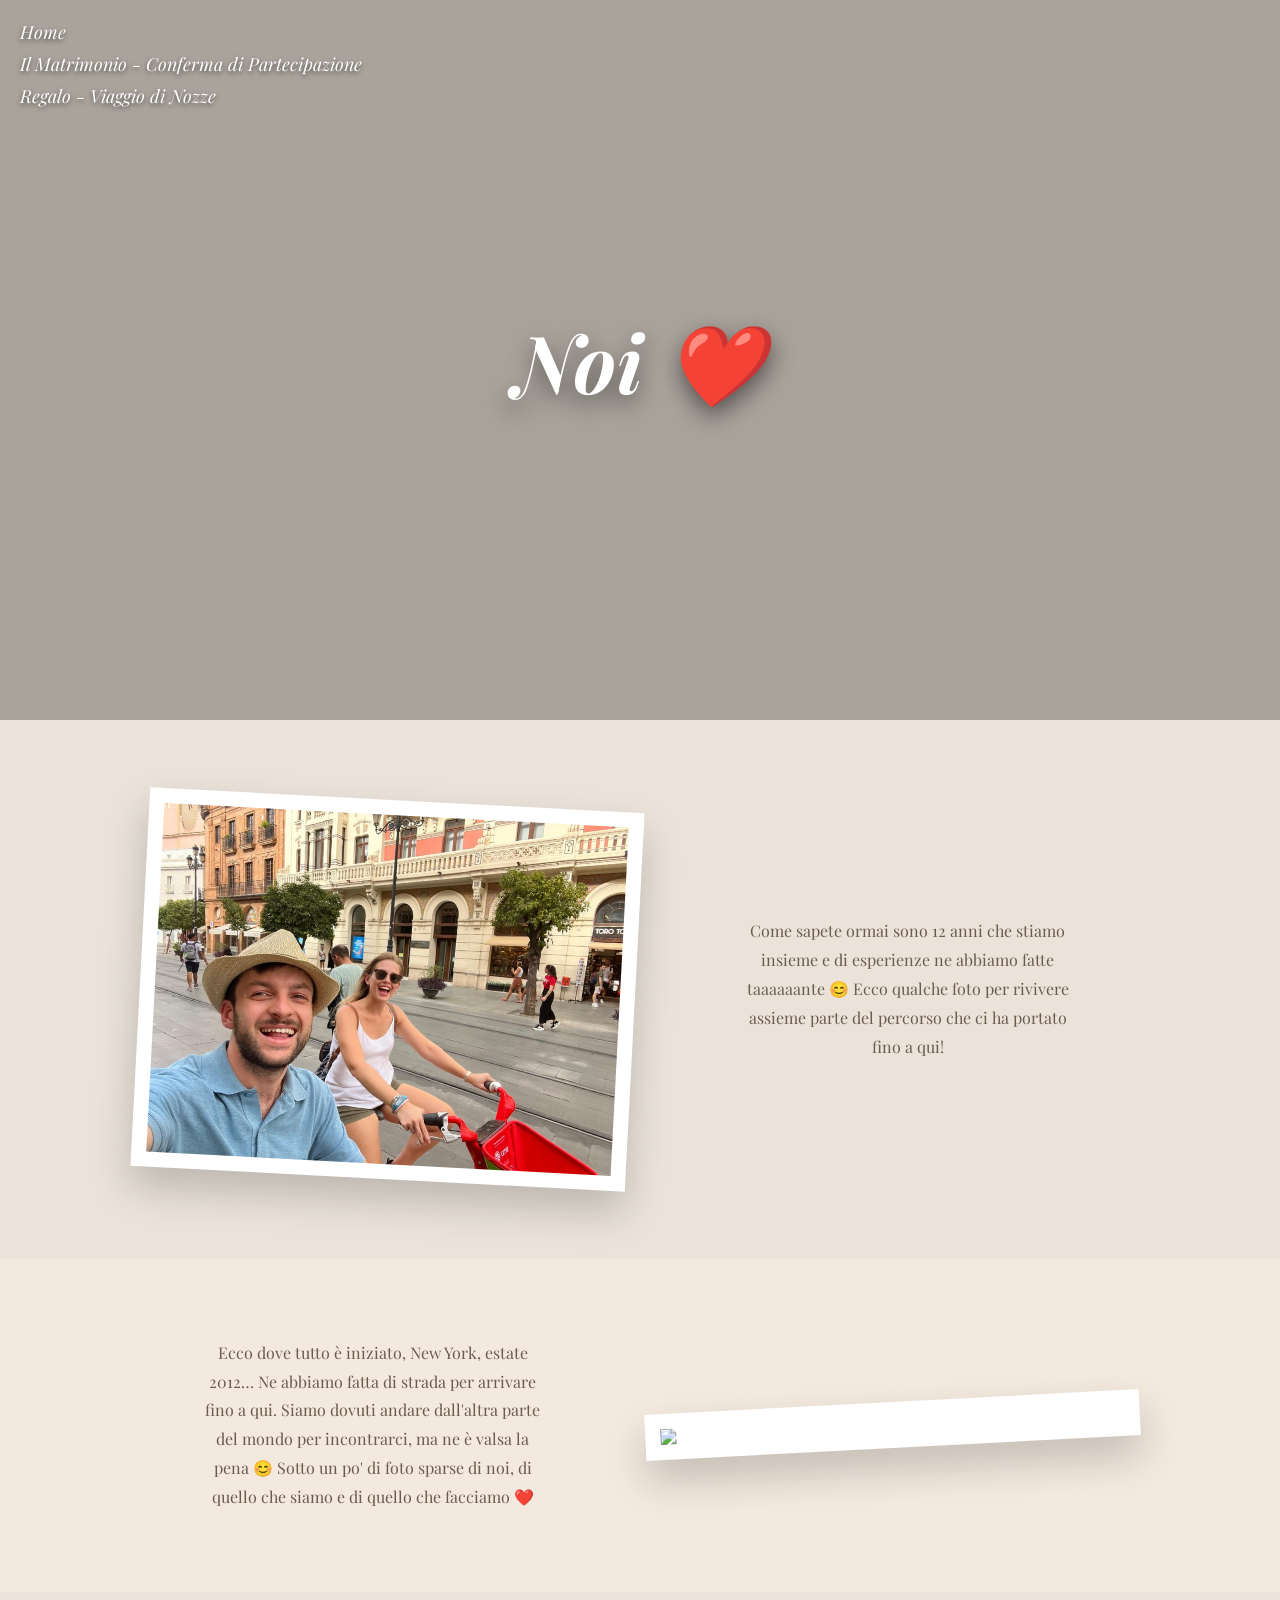
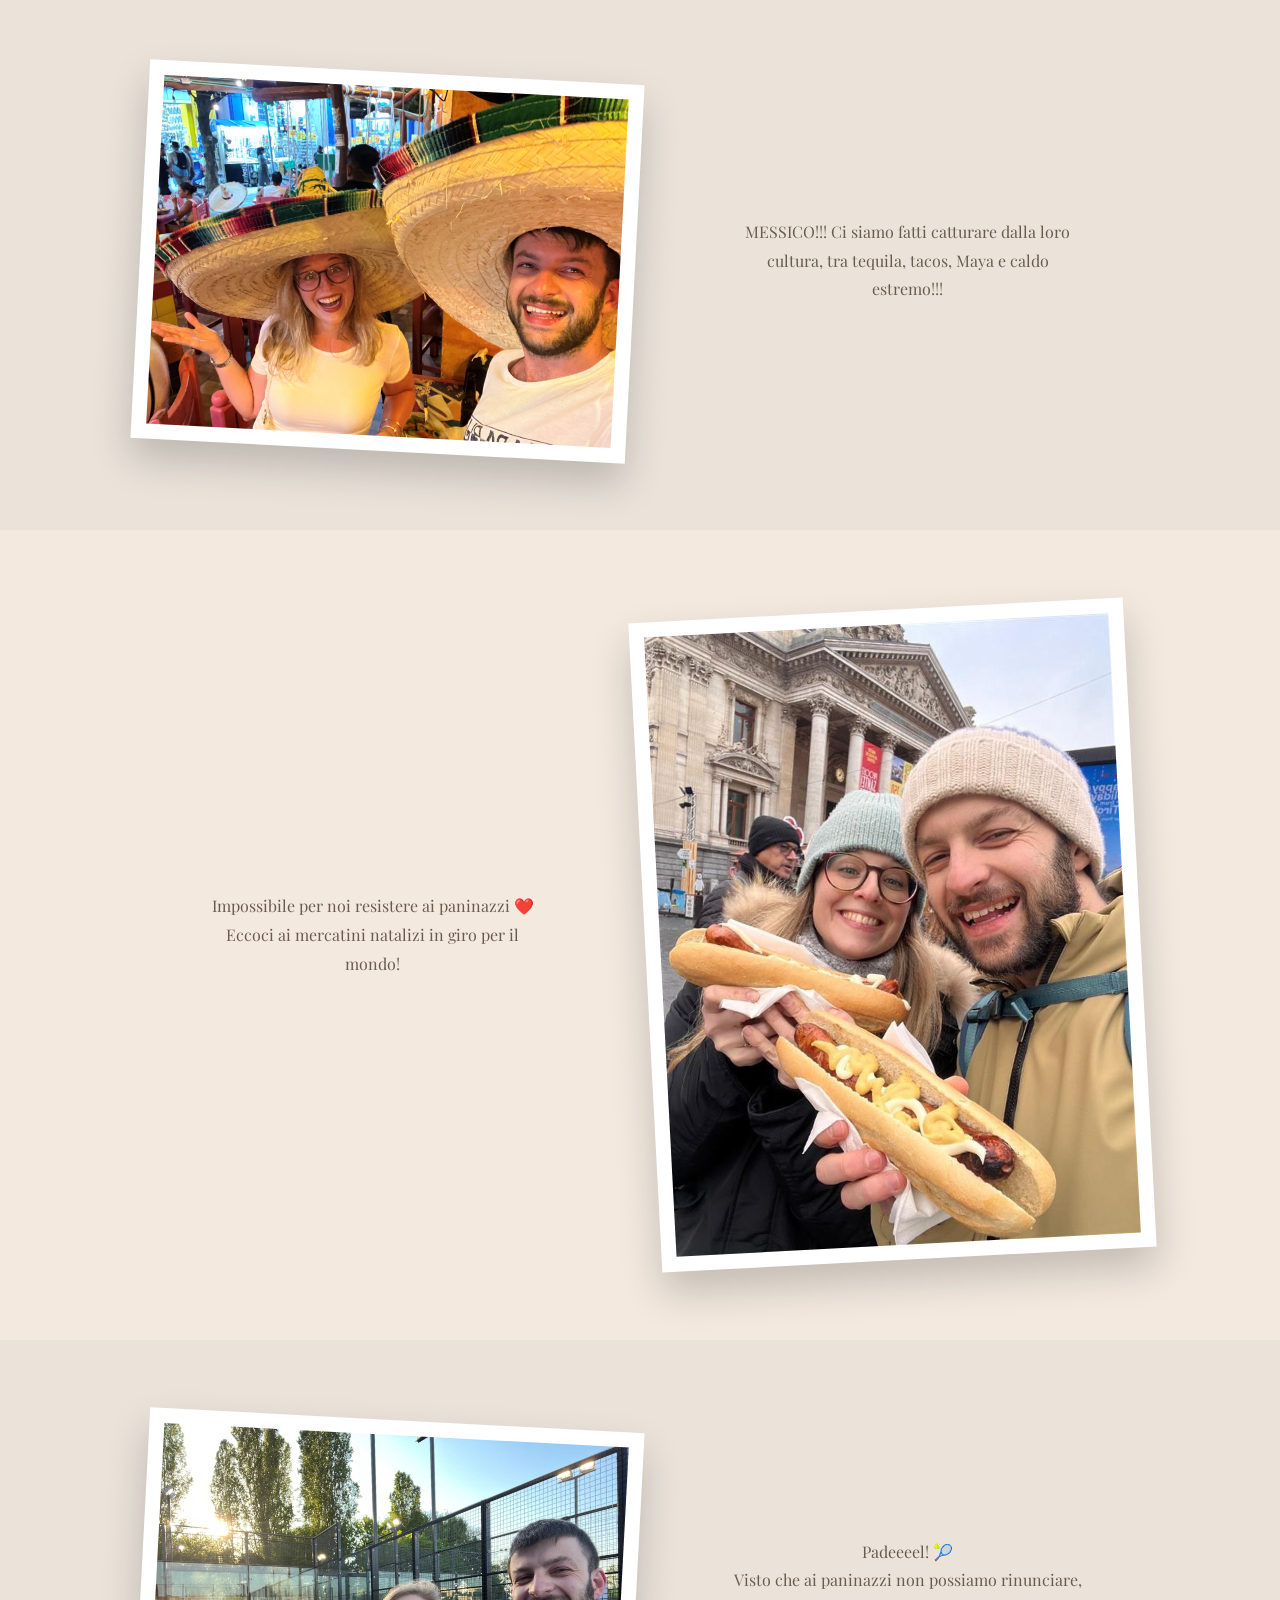
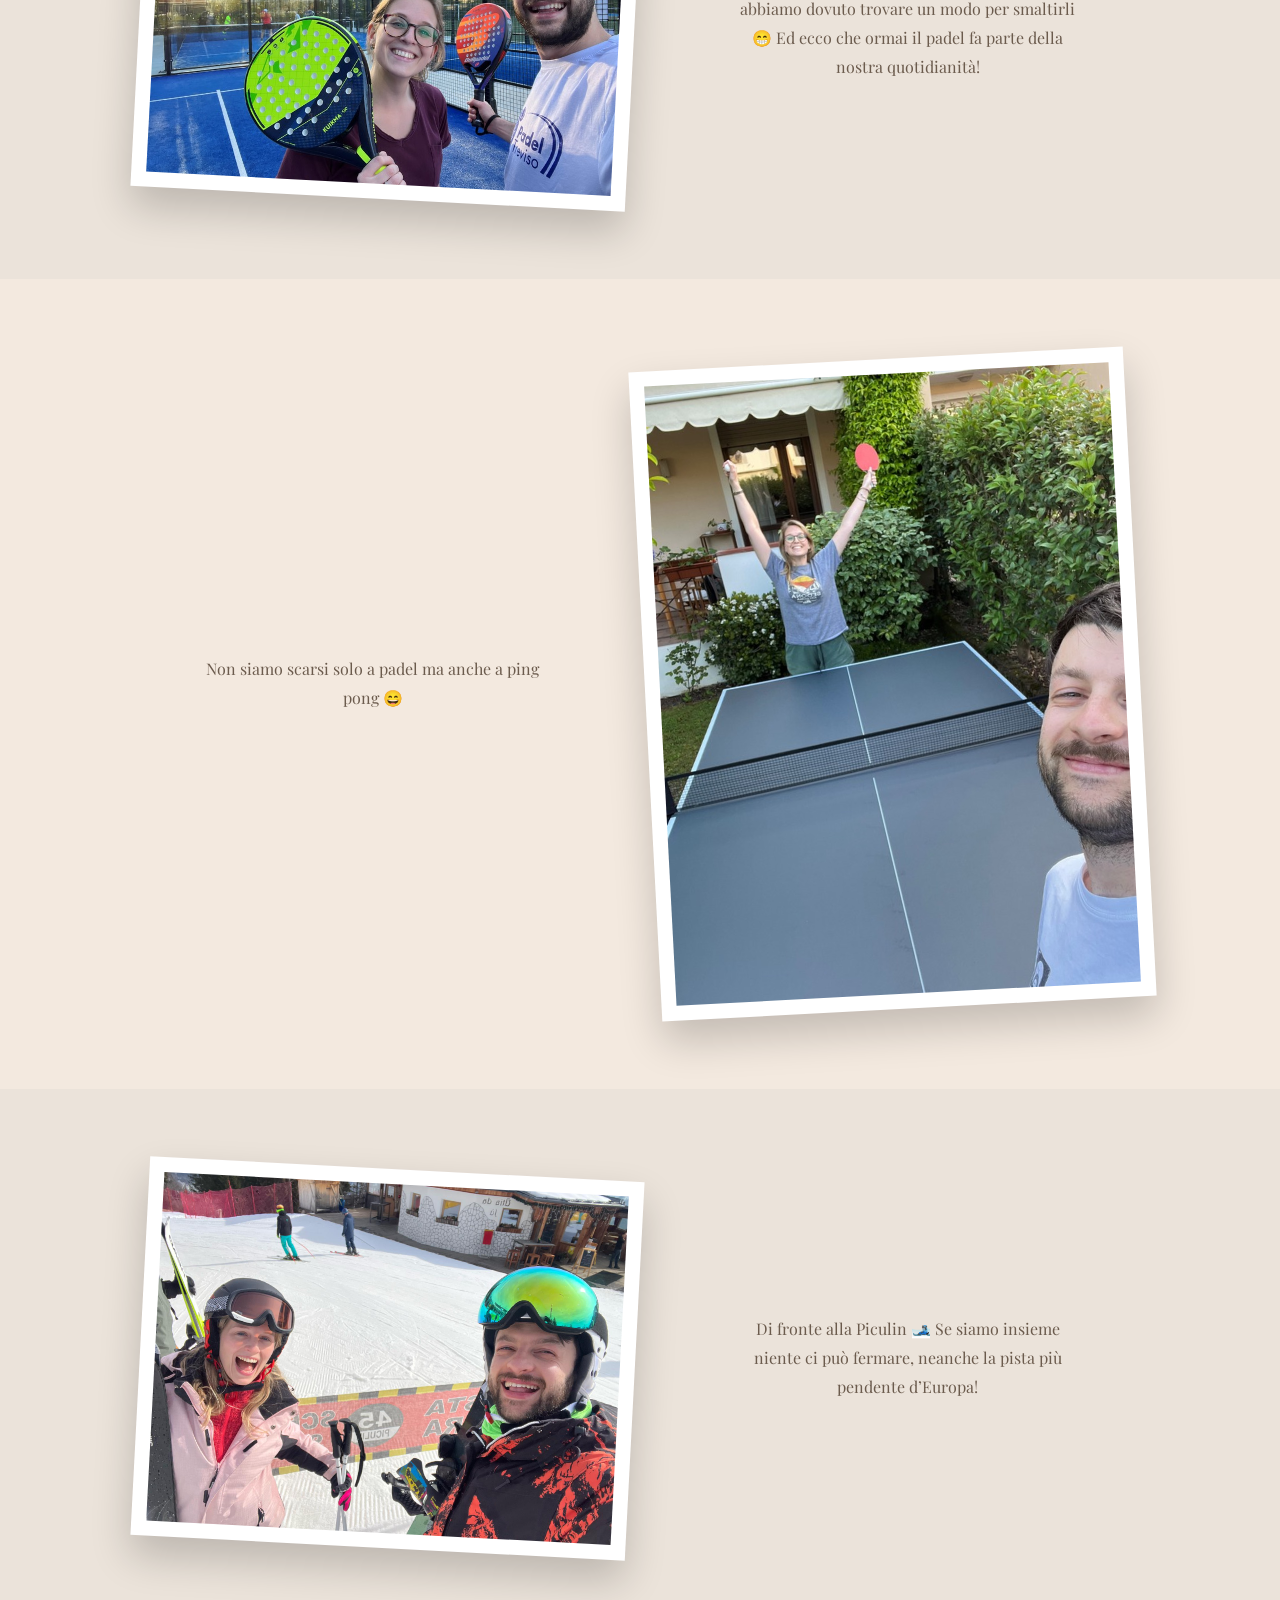
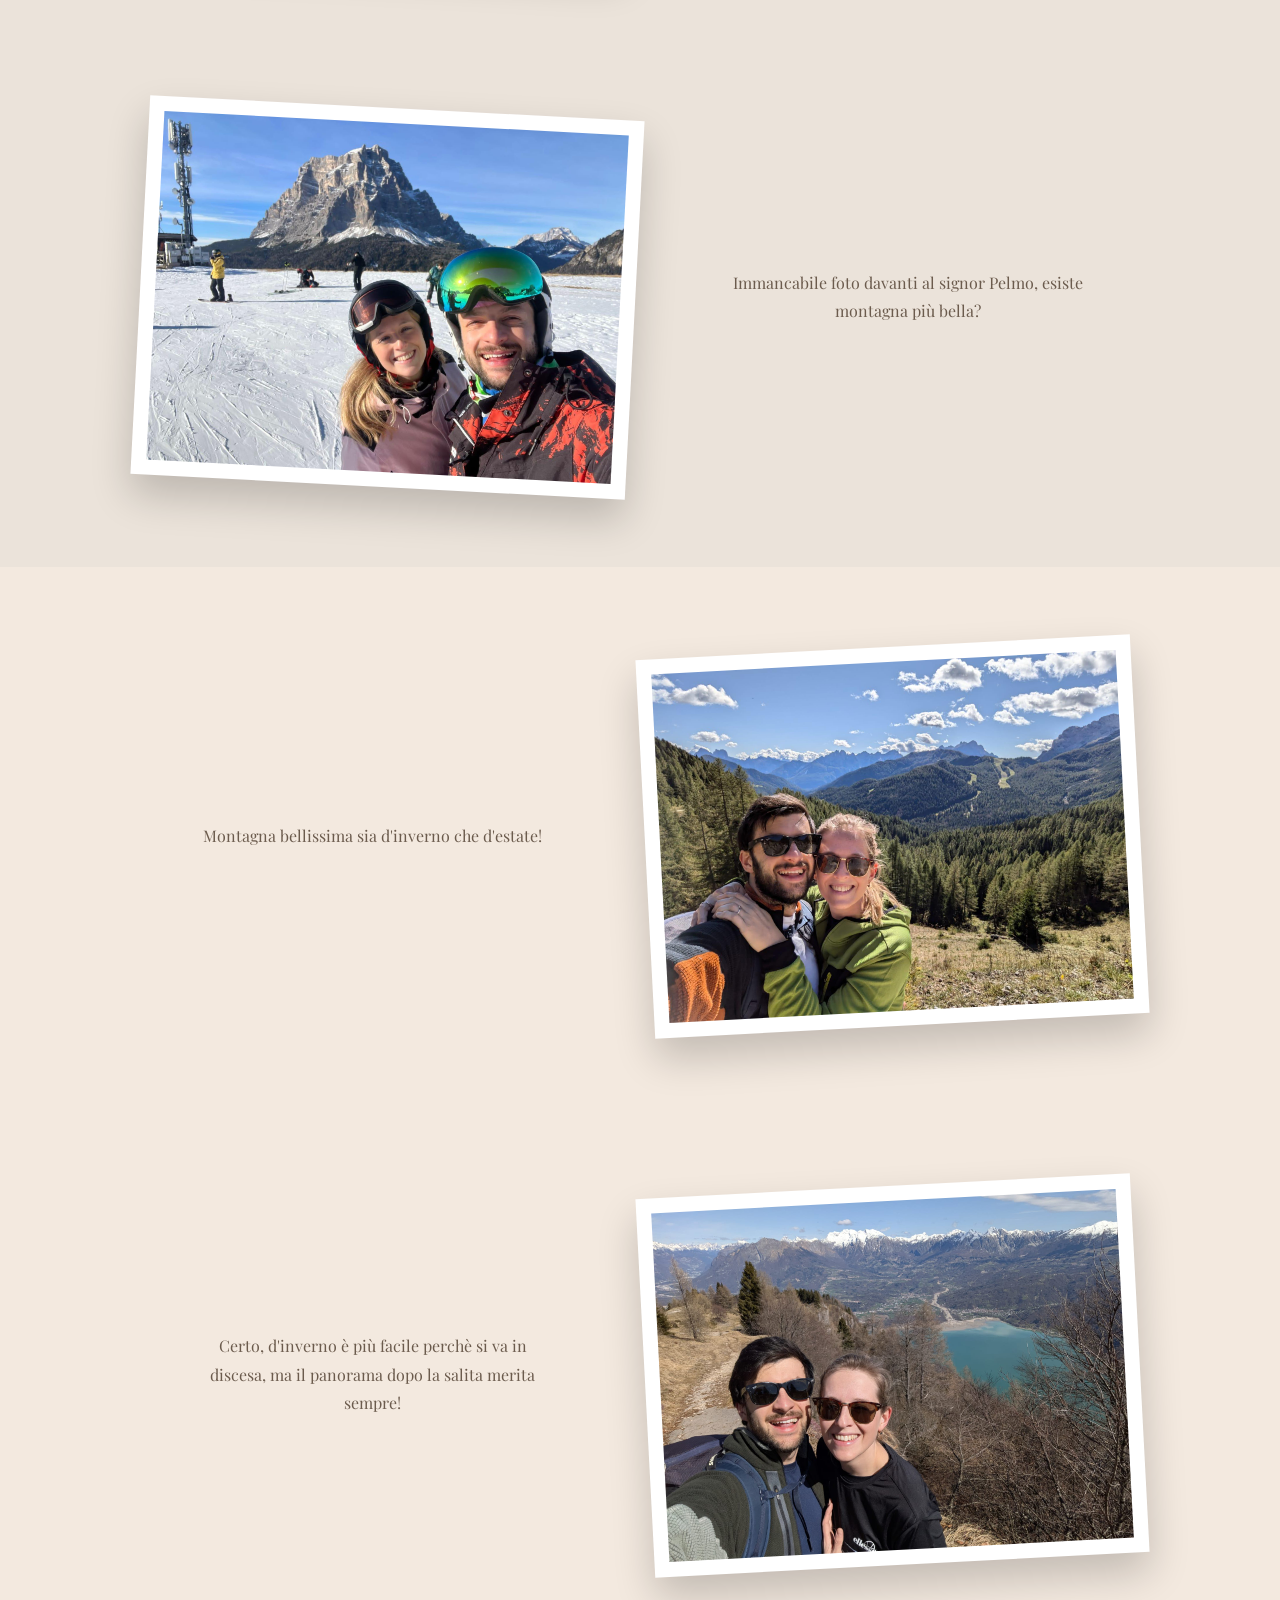
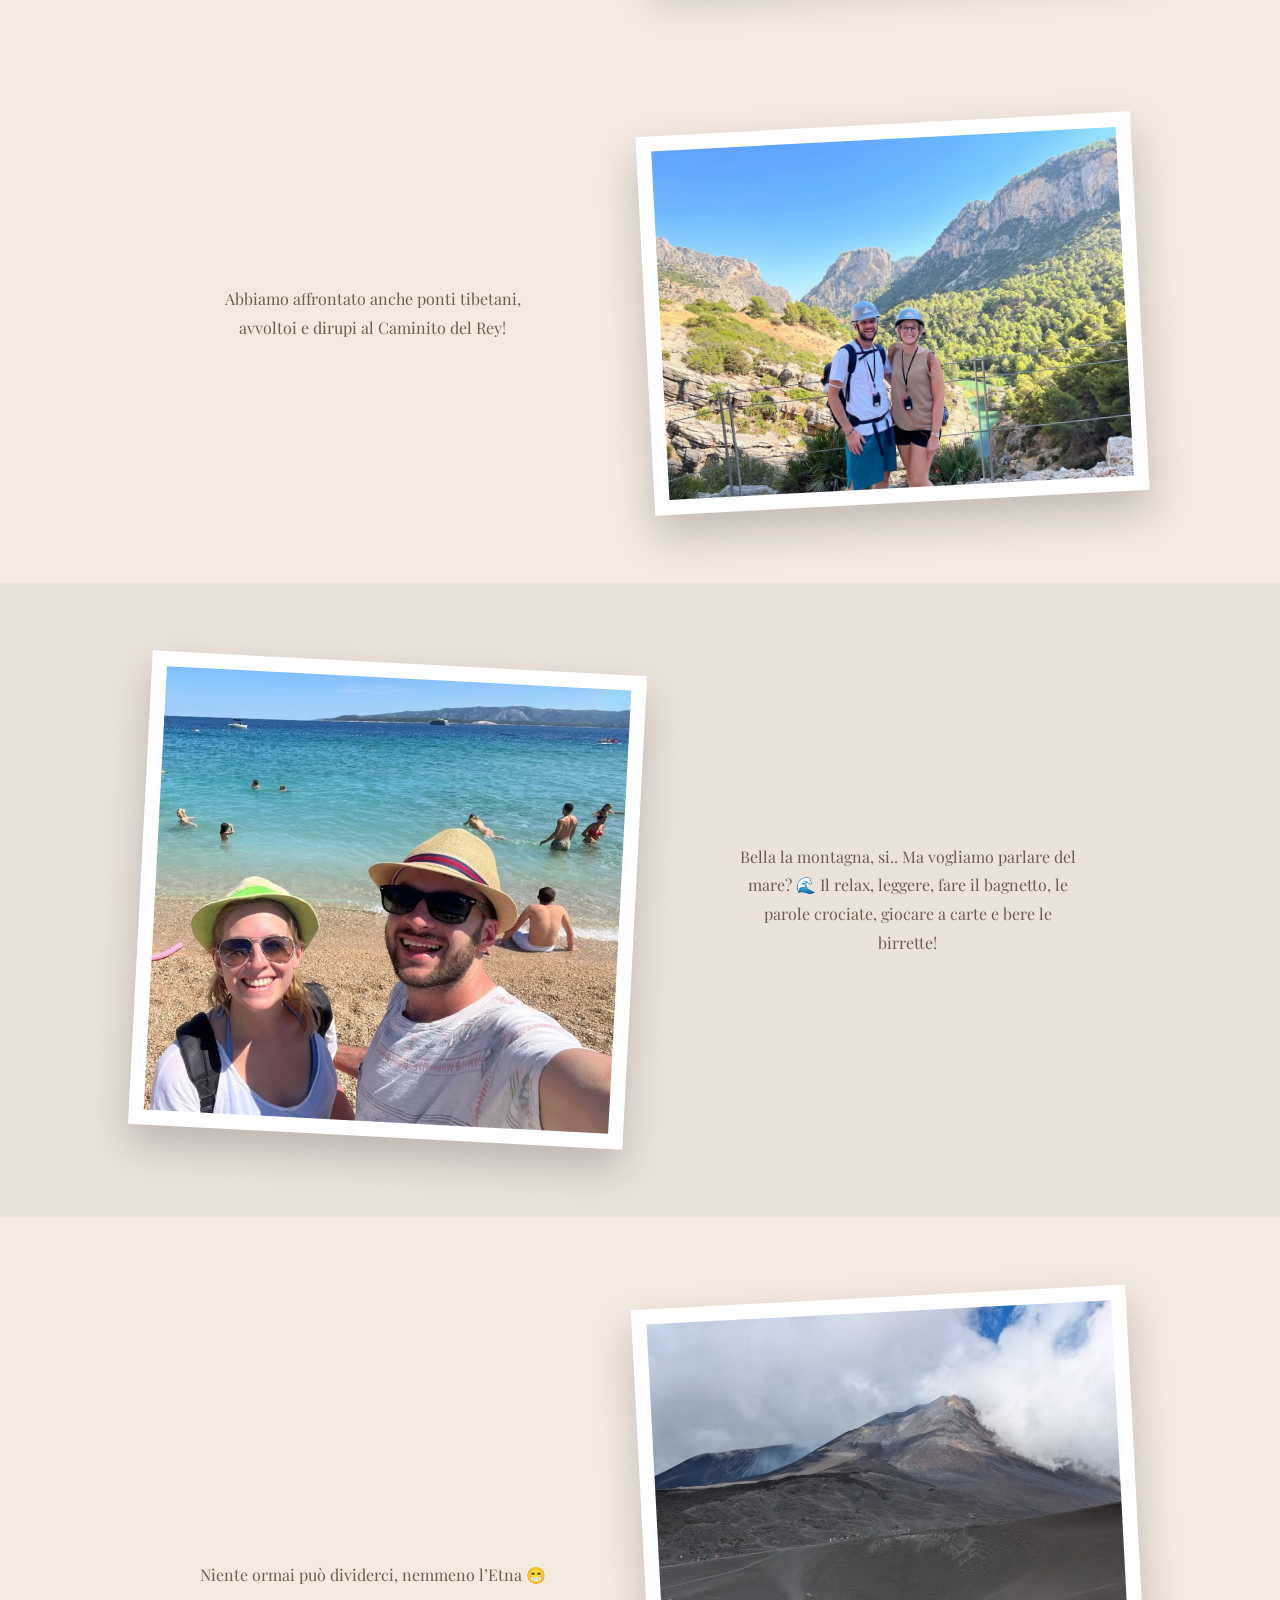
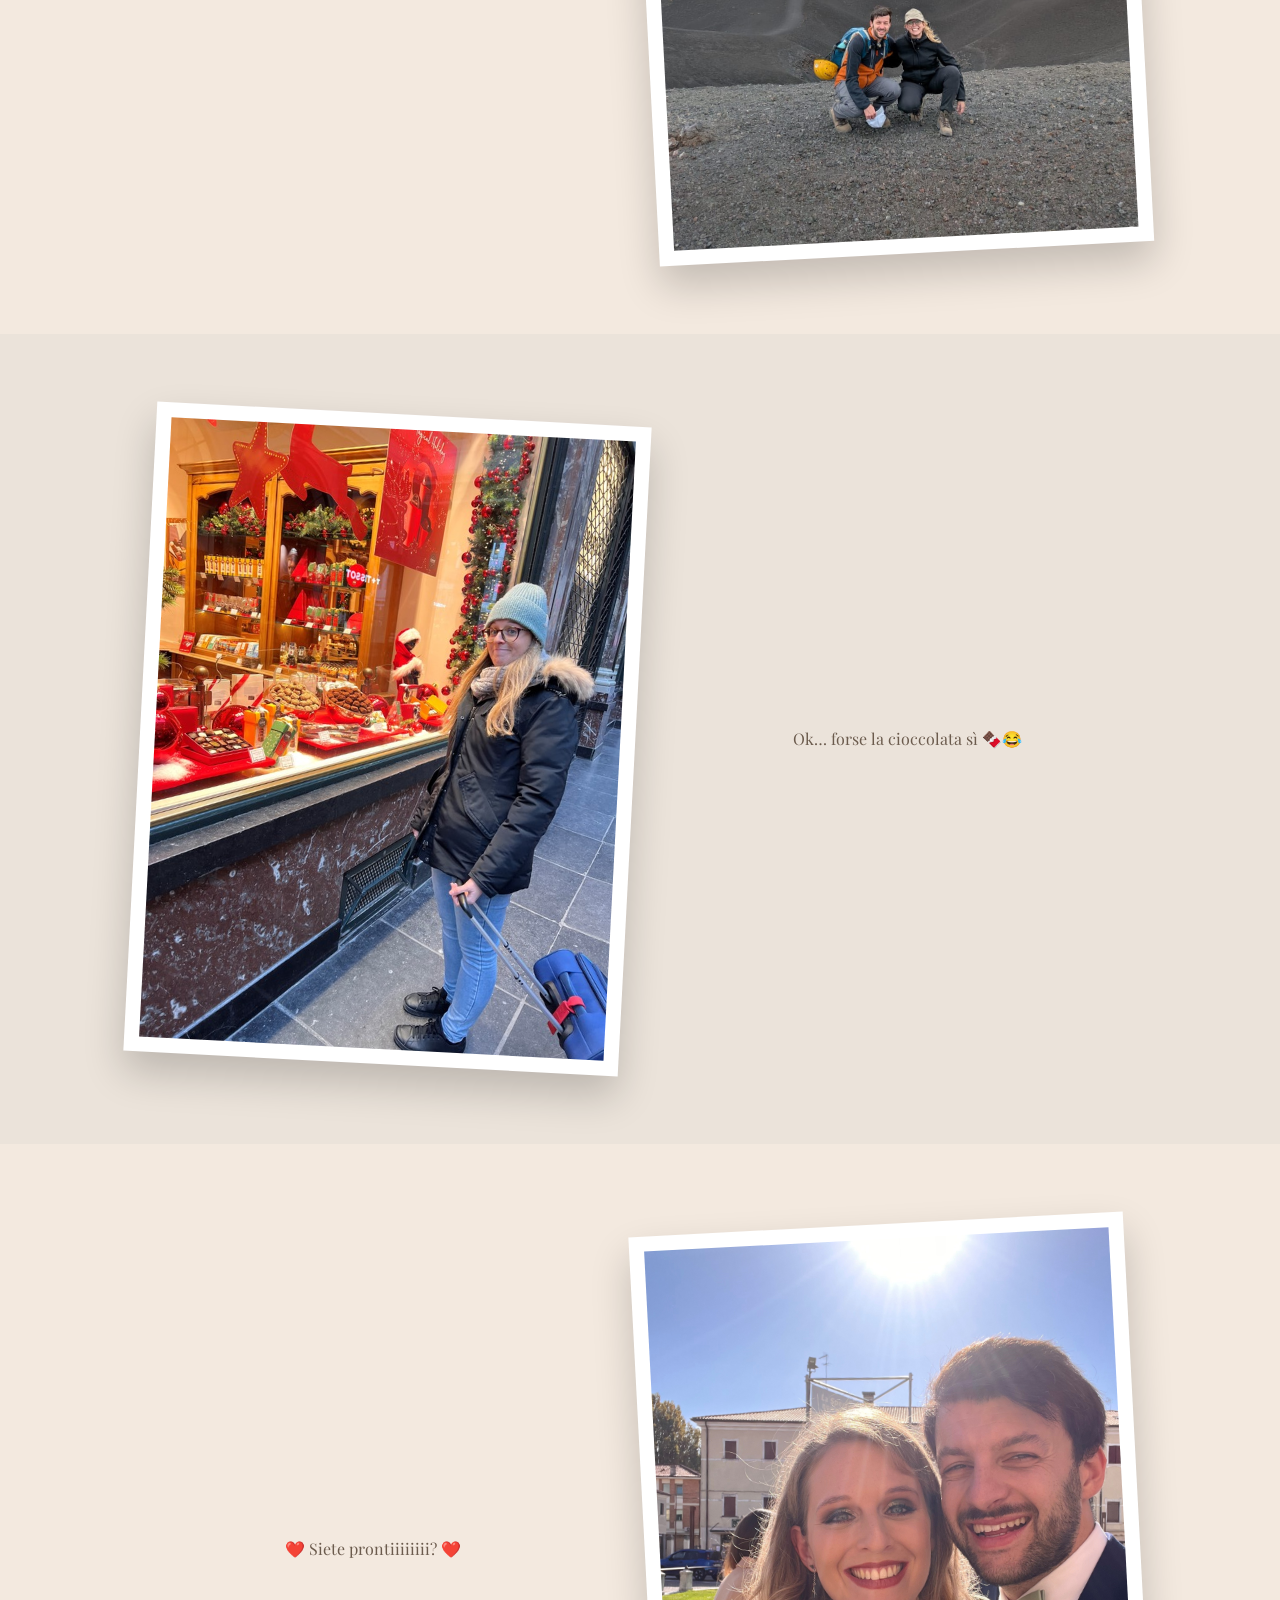
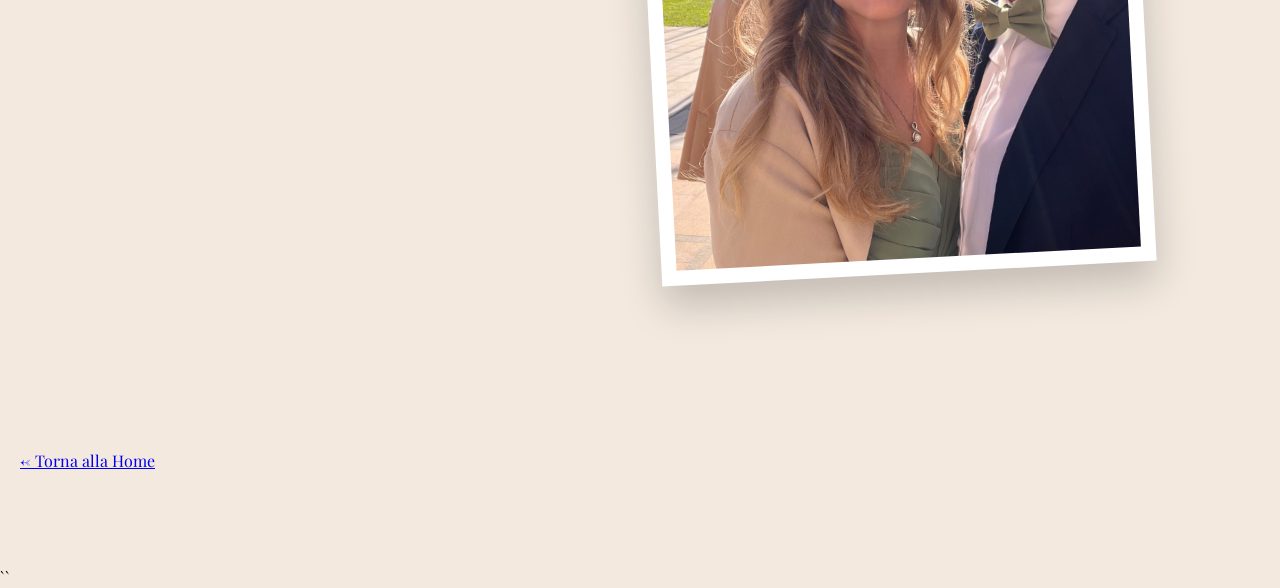
==== commit 1d94d3d1: "Add files via upload" ====
--- a/foto.html
+++ b/foto.html
@@ -81,7 +81,7 @@
     </div>
     <div class="text">
       <p class="desc-photo">
-        Impossibile per noi resistere ai paninazzi ❤️ Eccoci ai mercatini natalizi di Leuven!
+        Impossibile per noi resistere ai paninazzi ❤️ Eccoci ai mercatini natalizi in giro per il mondo!
       </p>
     </div>
   </div>
@@ -235,12 +235,14 @@
 <!-- FINALE -->
 <section class="section">
   <div class="grid">
+      <div class="text">
+      <p class="title-photo">❤️ Siete prontiiiiiiii? ❤️</p>
+    </div>
+	
     <div class="photo polaroid">
       <img src="noiVale.jpg">
     </div>
-    <div class="text">
-      <p class="title-photo">❤️ Siete prontiiiiiiii? ❤️</p>
-    </div>
+
   </div>
 </section>
 
--- a/style.css
+++ b/style.css
@@ -102,11 +102,15 @@
 .name {
   font-size: 120px;
   color: white;
+  font-style: italic;        /* ✅ elegante */
+  font-weight: 400;          /* ✅ più fine */
+  letter-spacing: 2px;       /* ✅ arioso */
 }
 
 .and {
-  font-size: 30px;
-  color: white;
+  font-size: 40px;
+  color: white;
+  font-style: italic;
 }
 
 /* BACKGROUND */
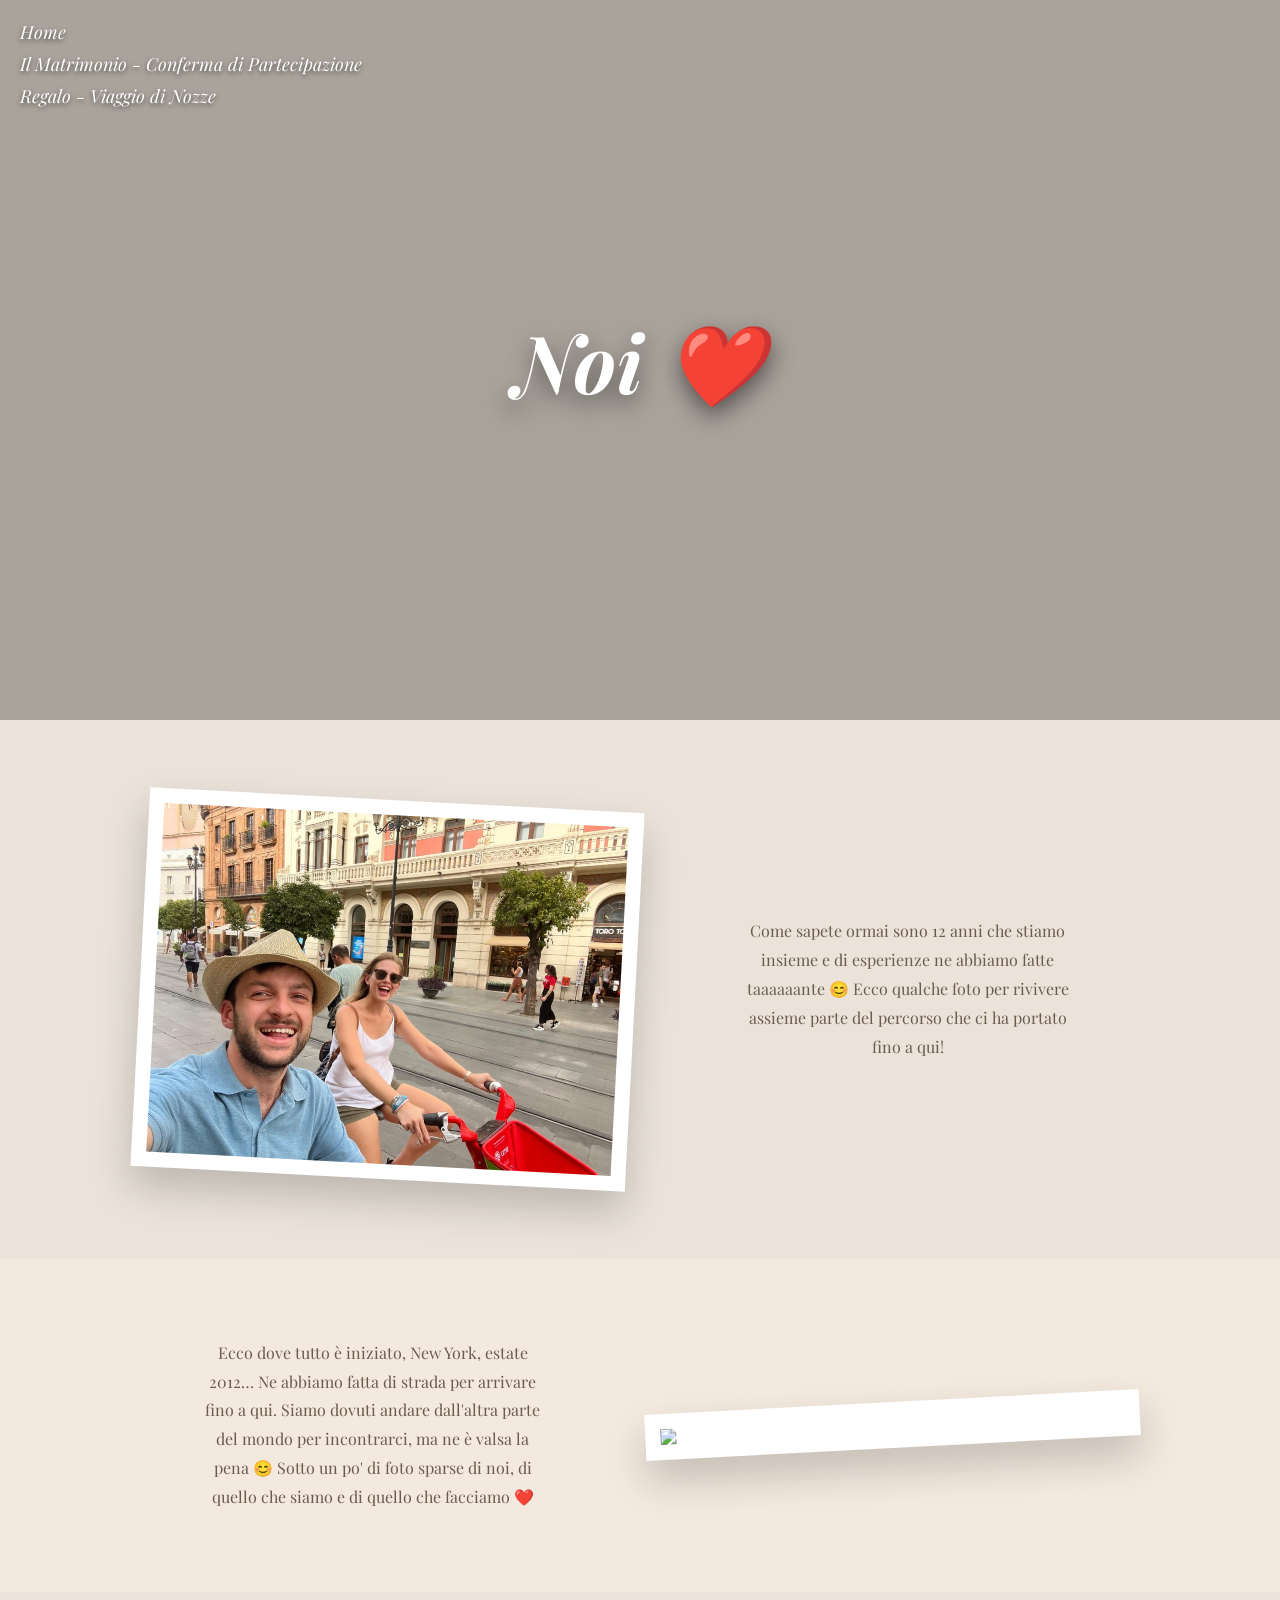
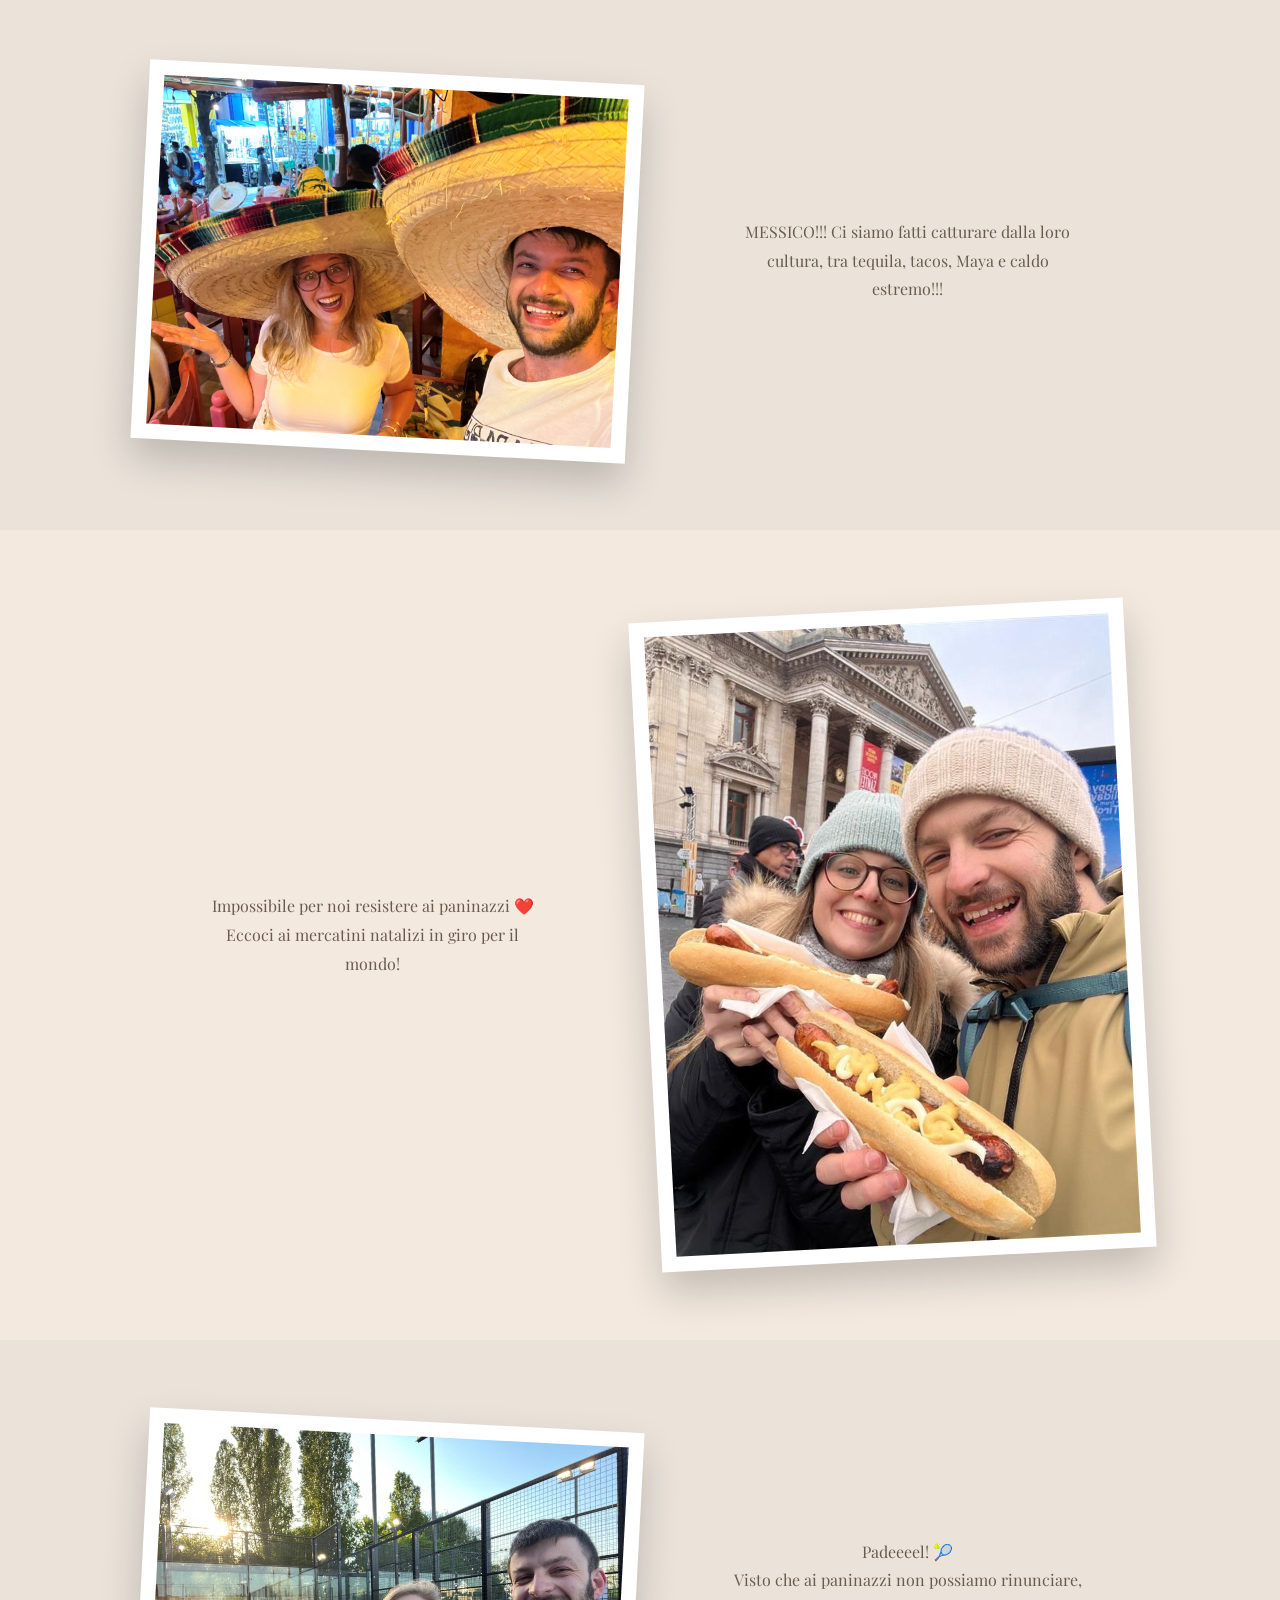
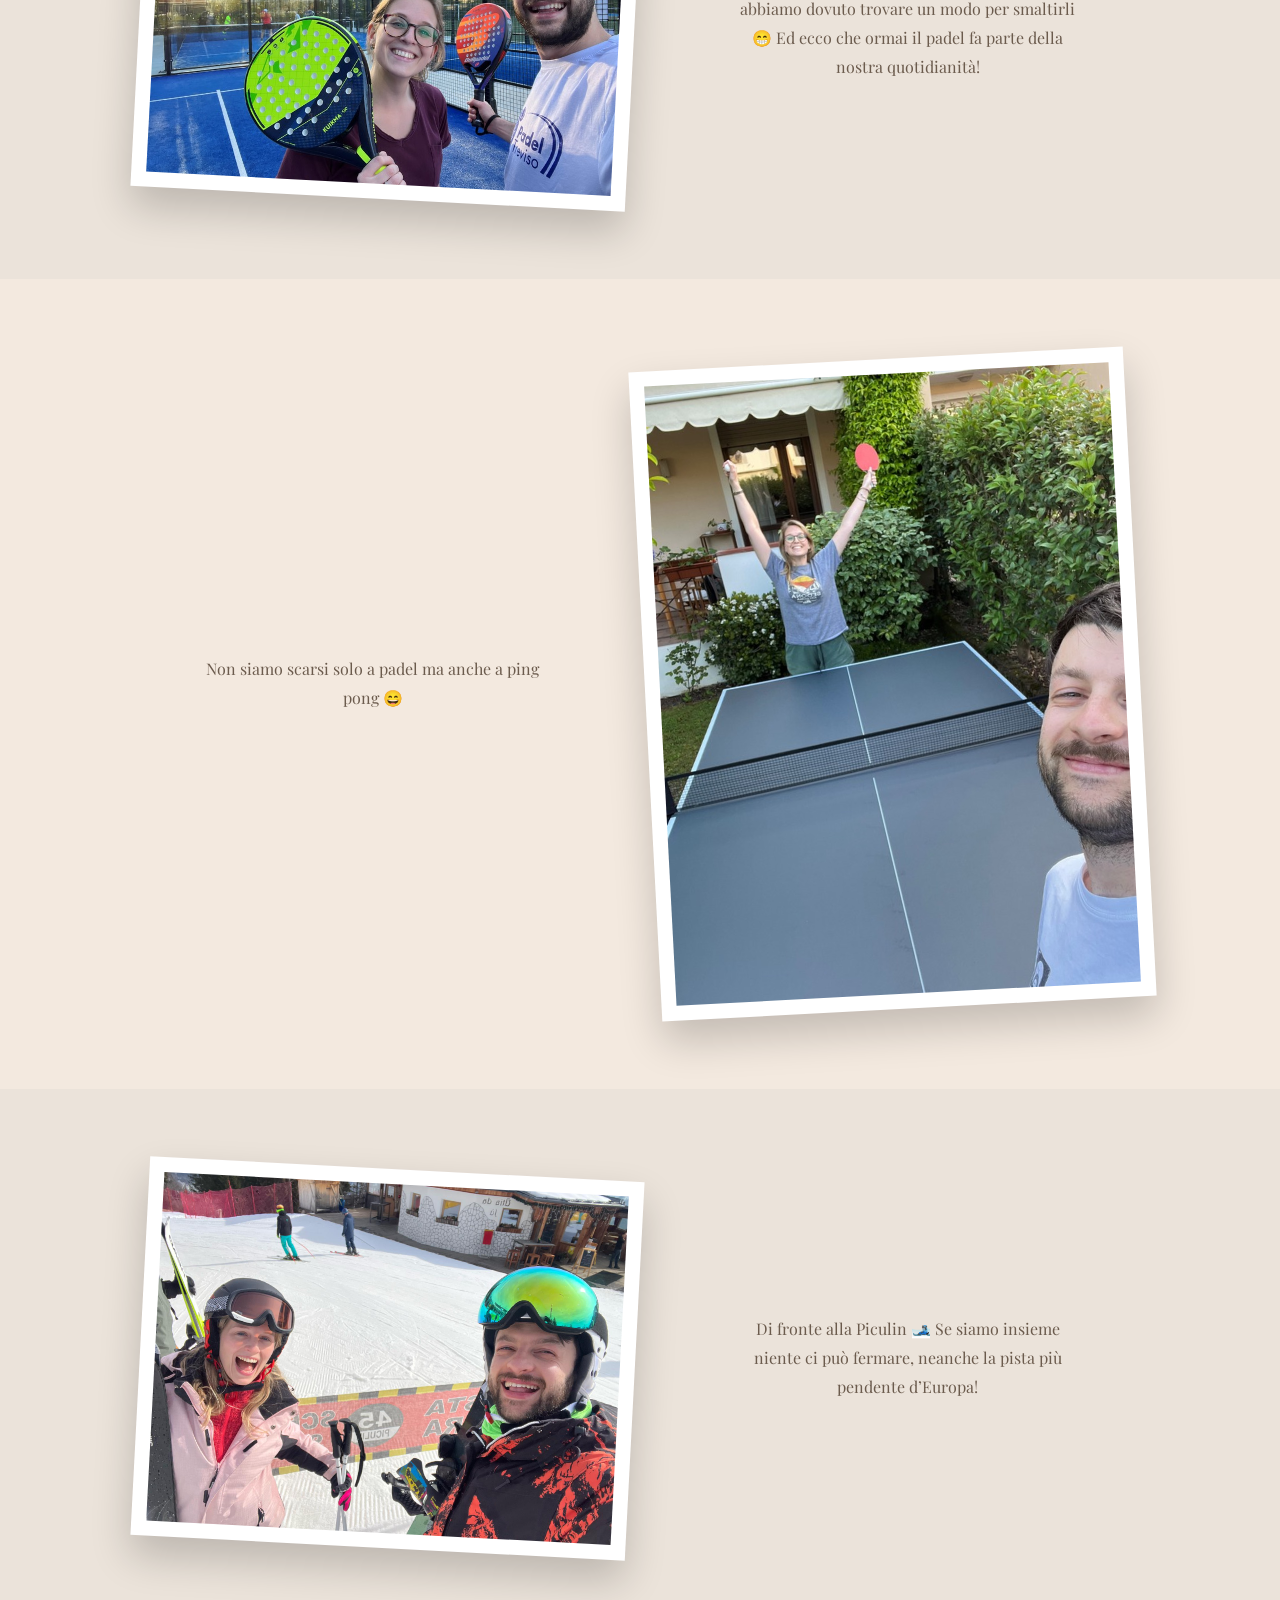
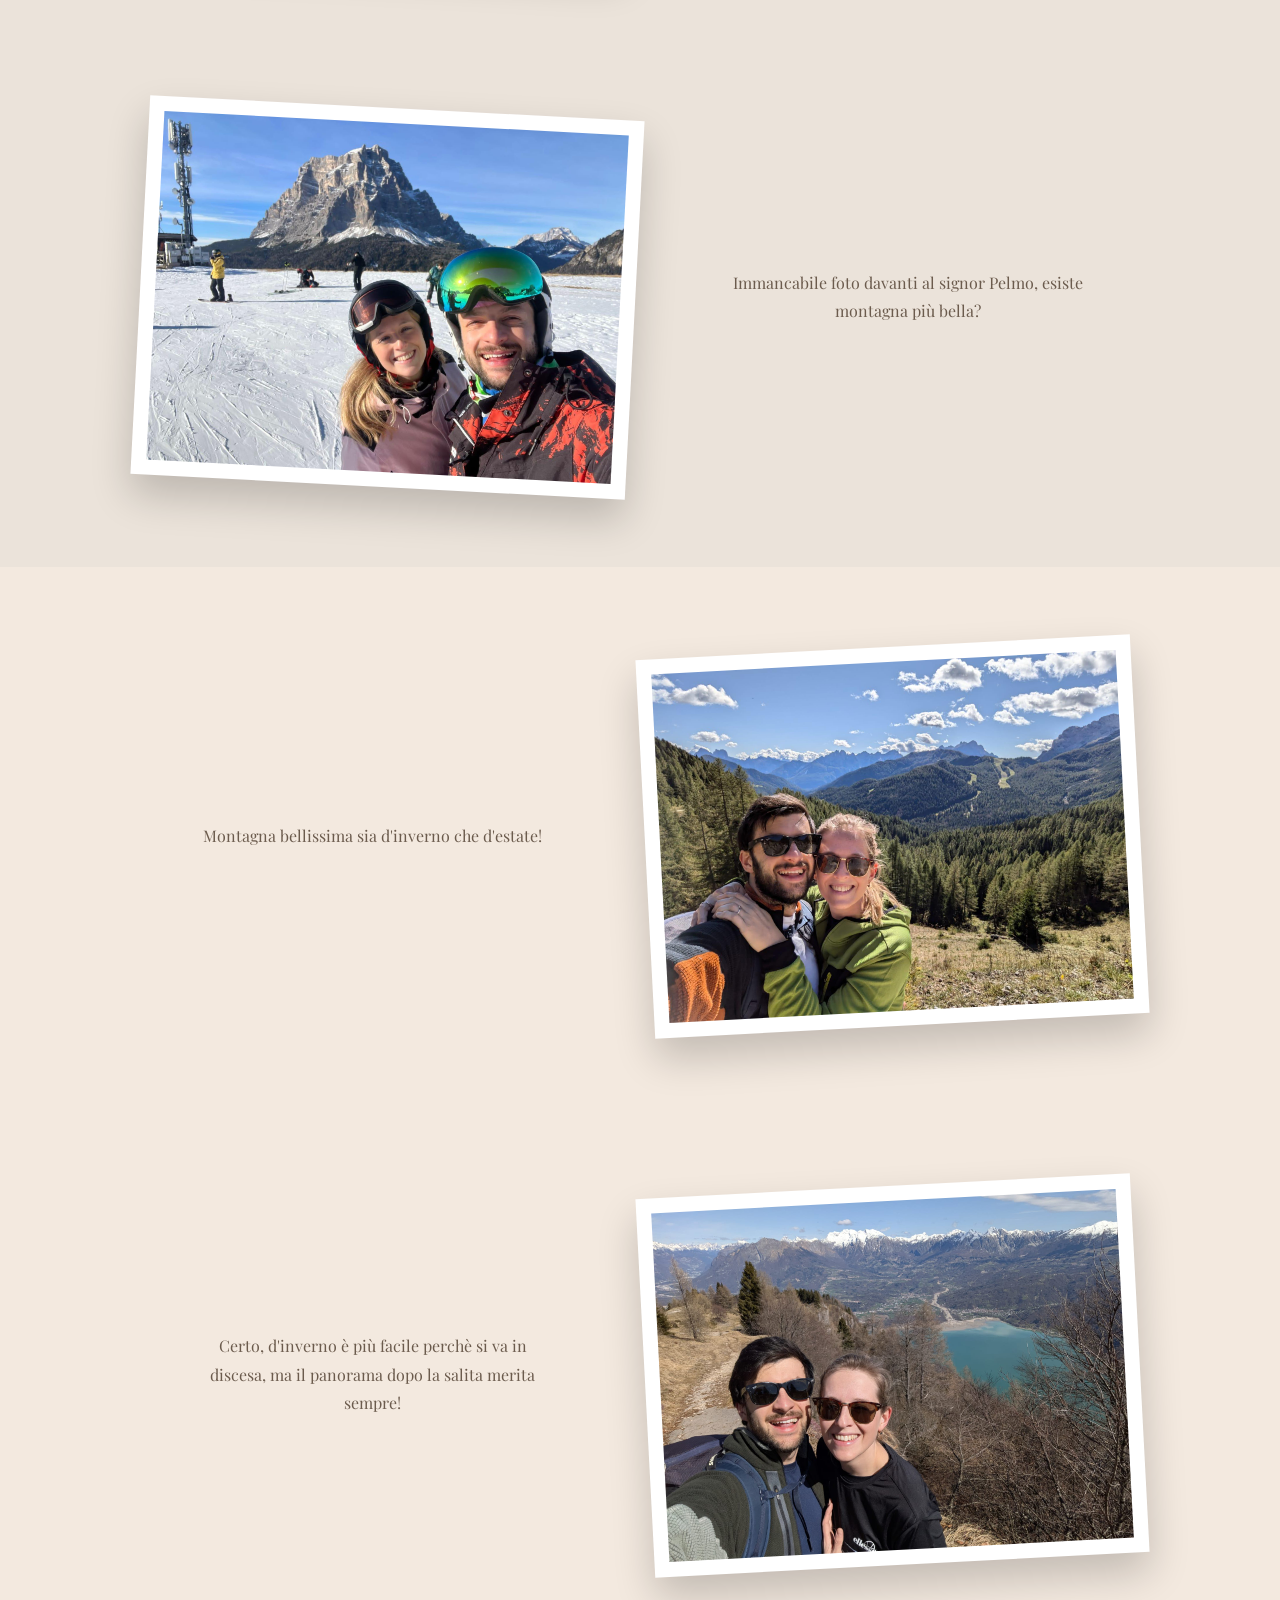
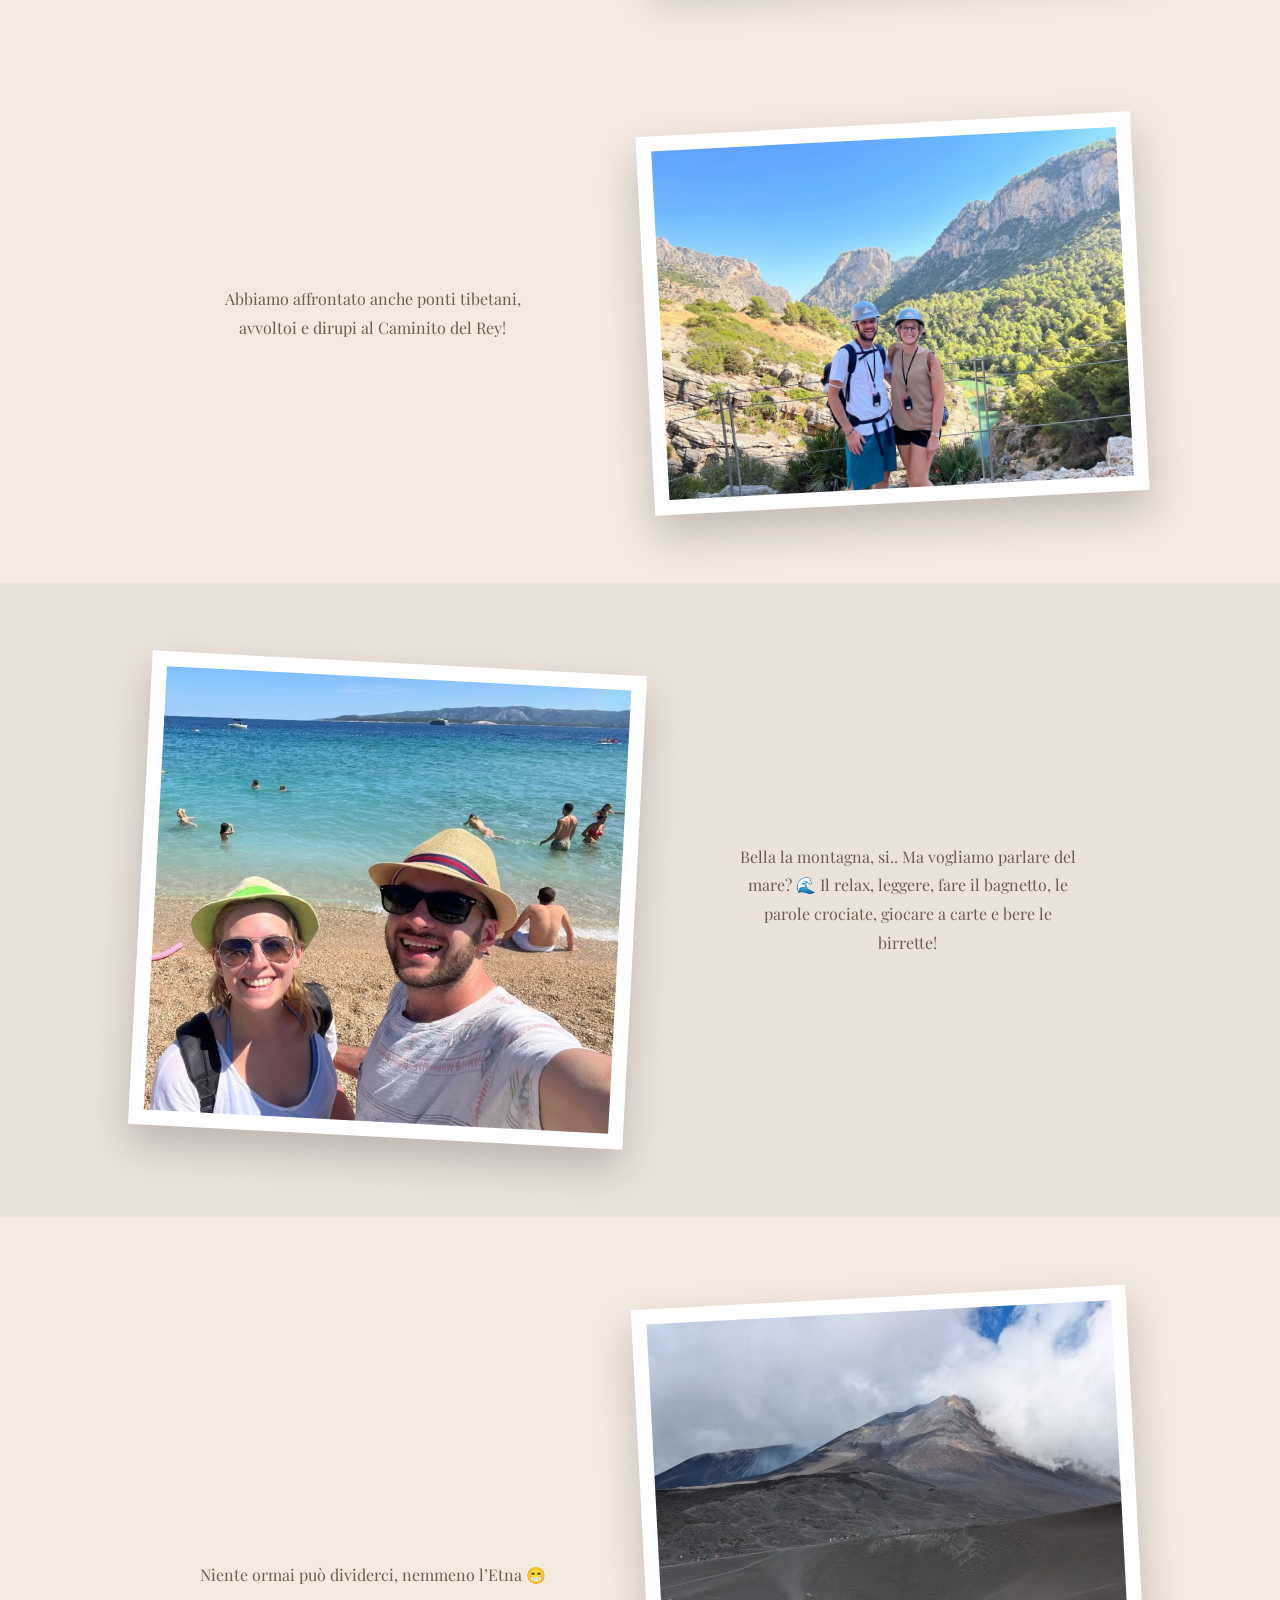
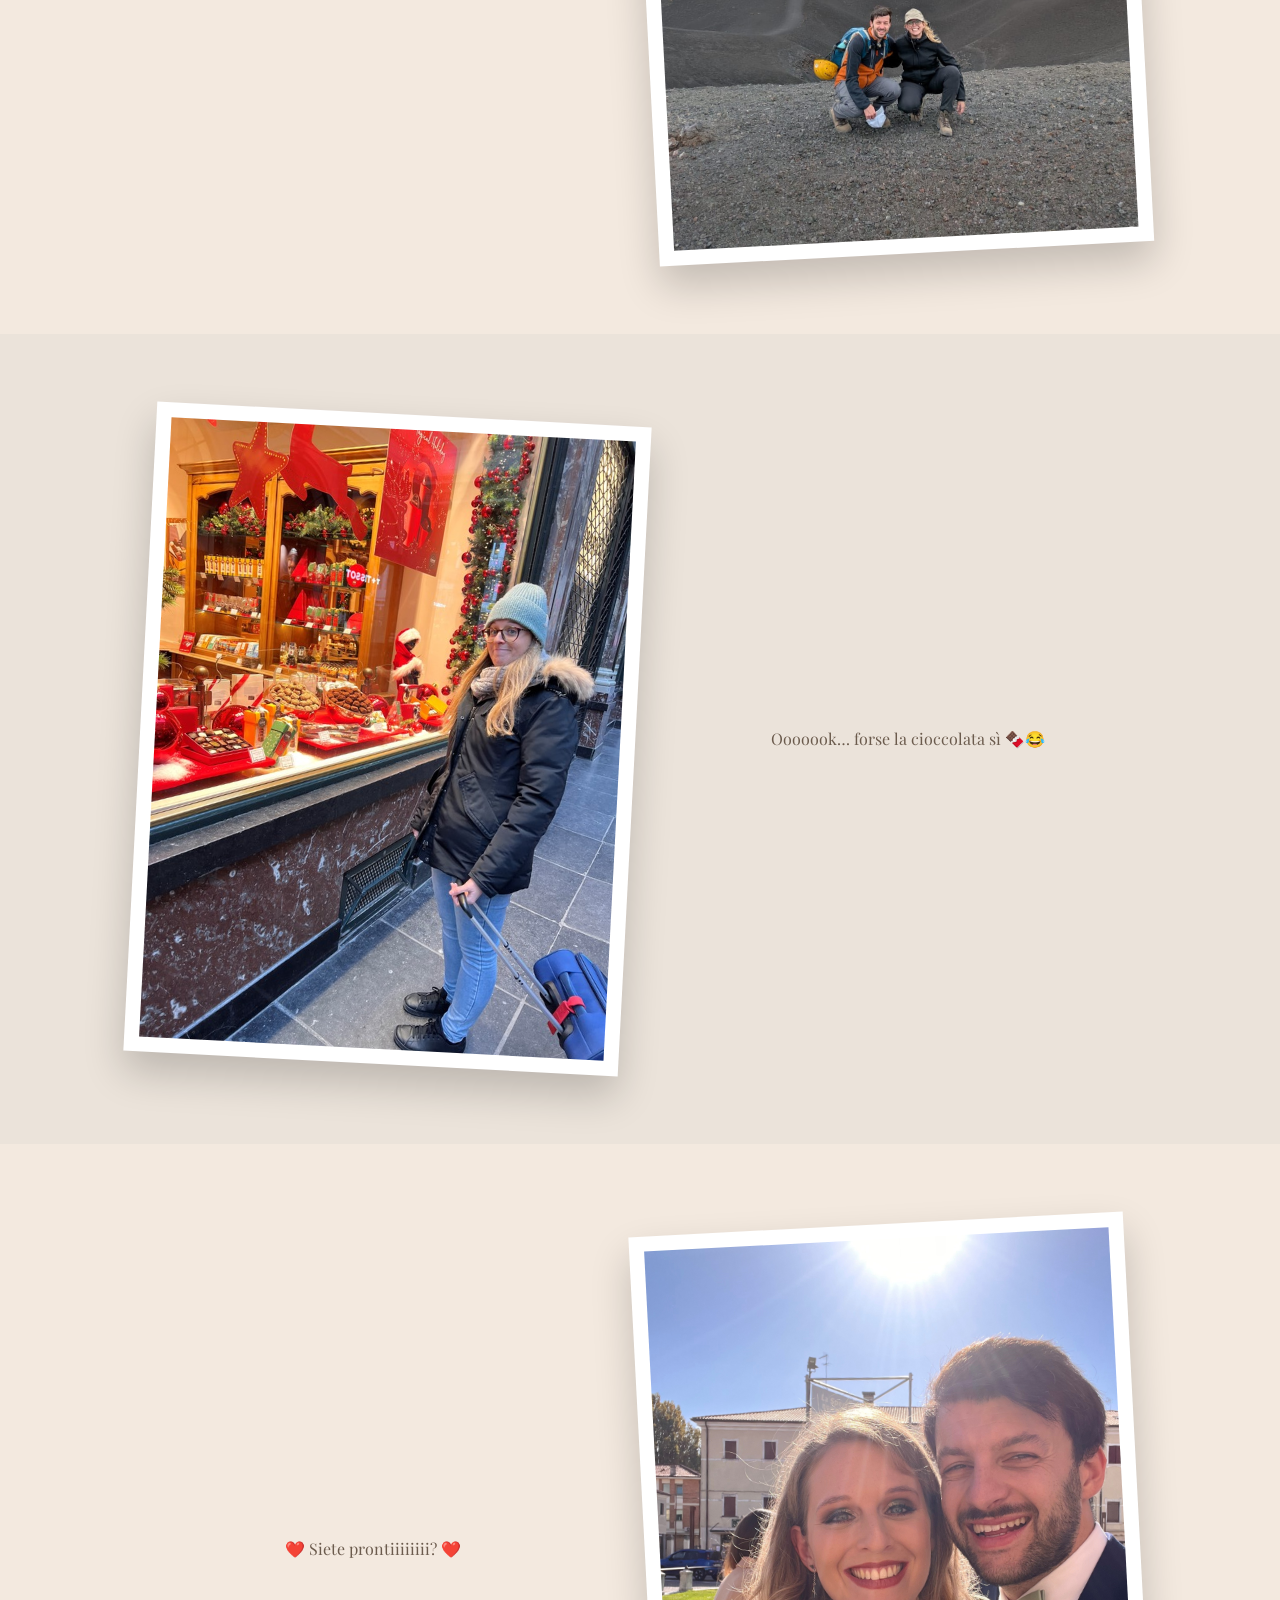
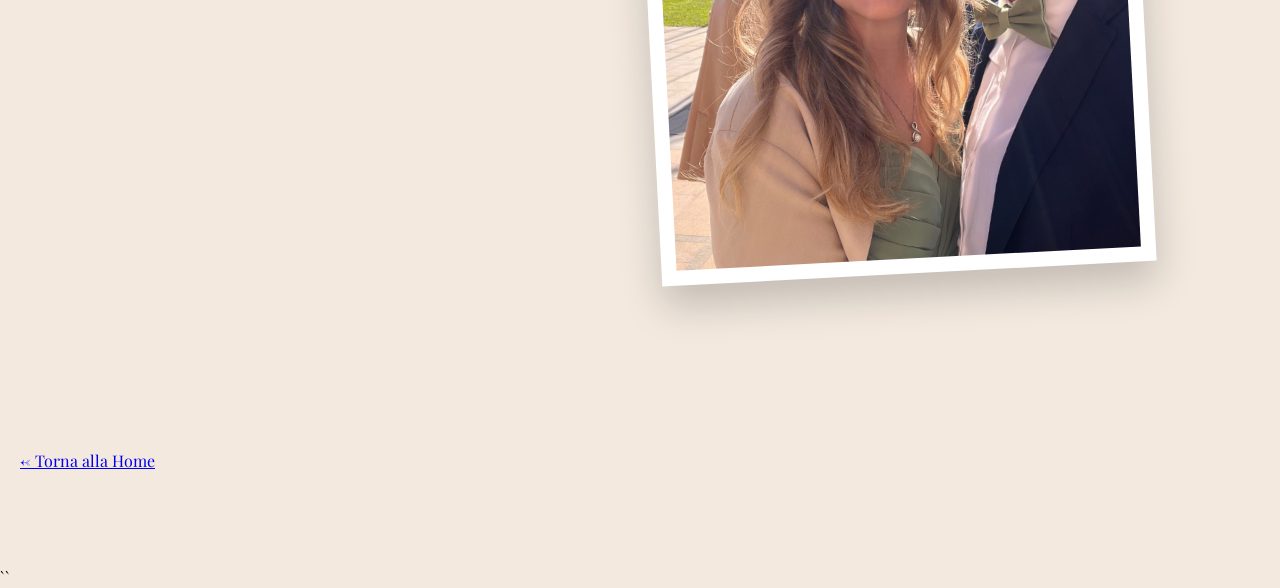
==== commit bdc9706b: "Add files via upload" ====
--- a/foto.html
+++ b/foto.html
@@ -226,7 +226,7 @@
     </div>
     <div class="text">
       <p class="desc-photo">
-        Ok… forse la cioccolata sì 🍫😂
+        Ooooook… forse la cioccolata sì 🍫😂
       </p>
     </div>
   </div>
